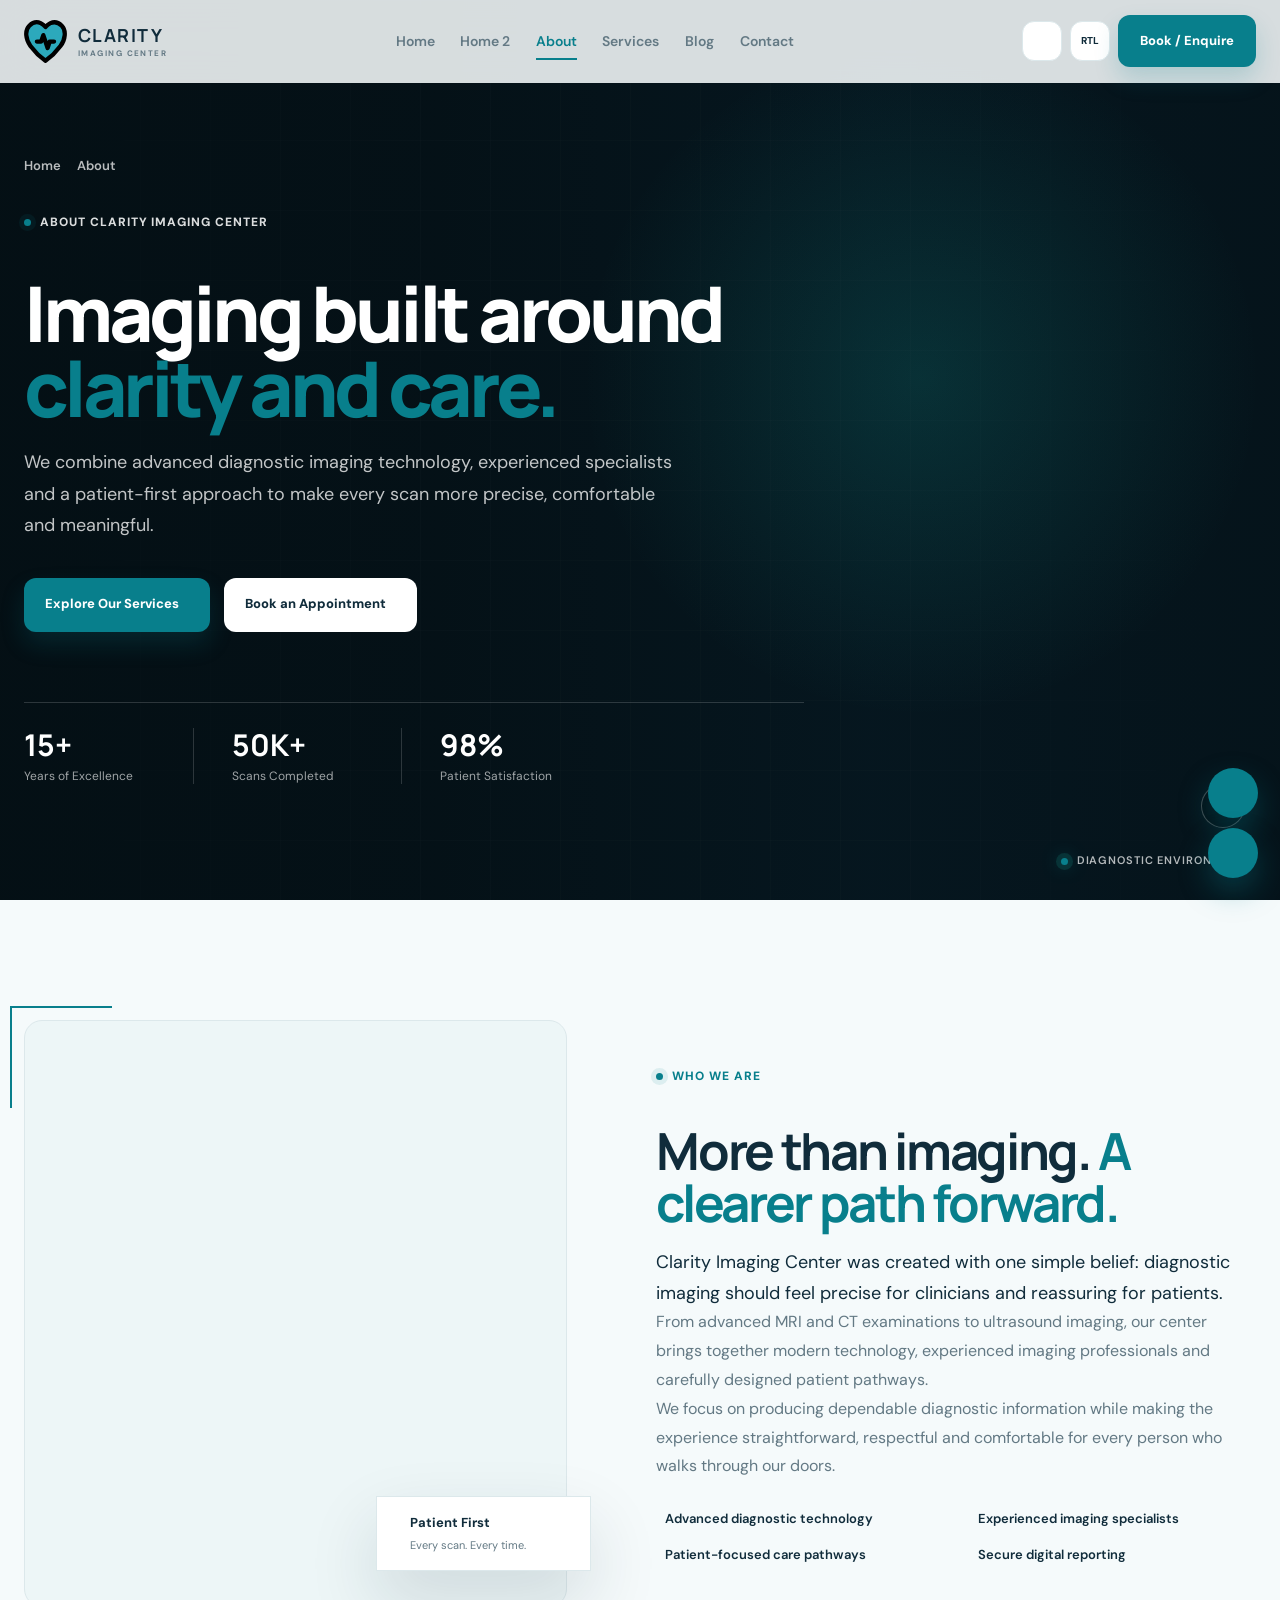
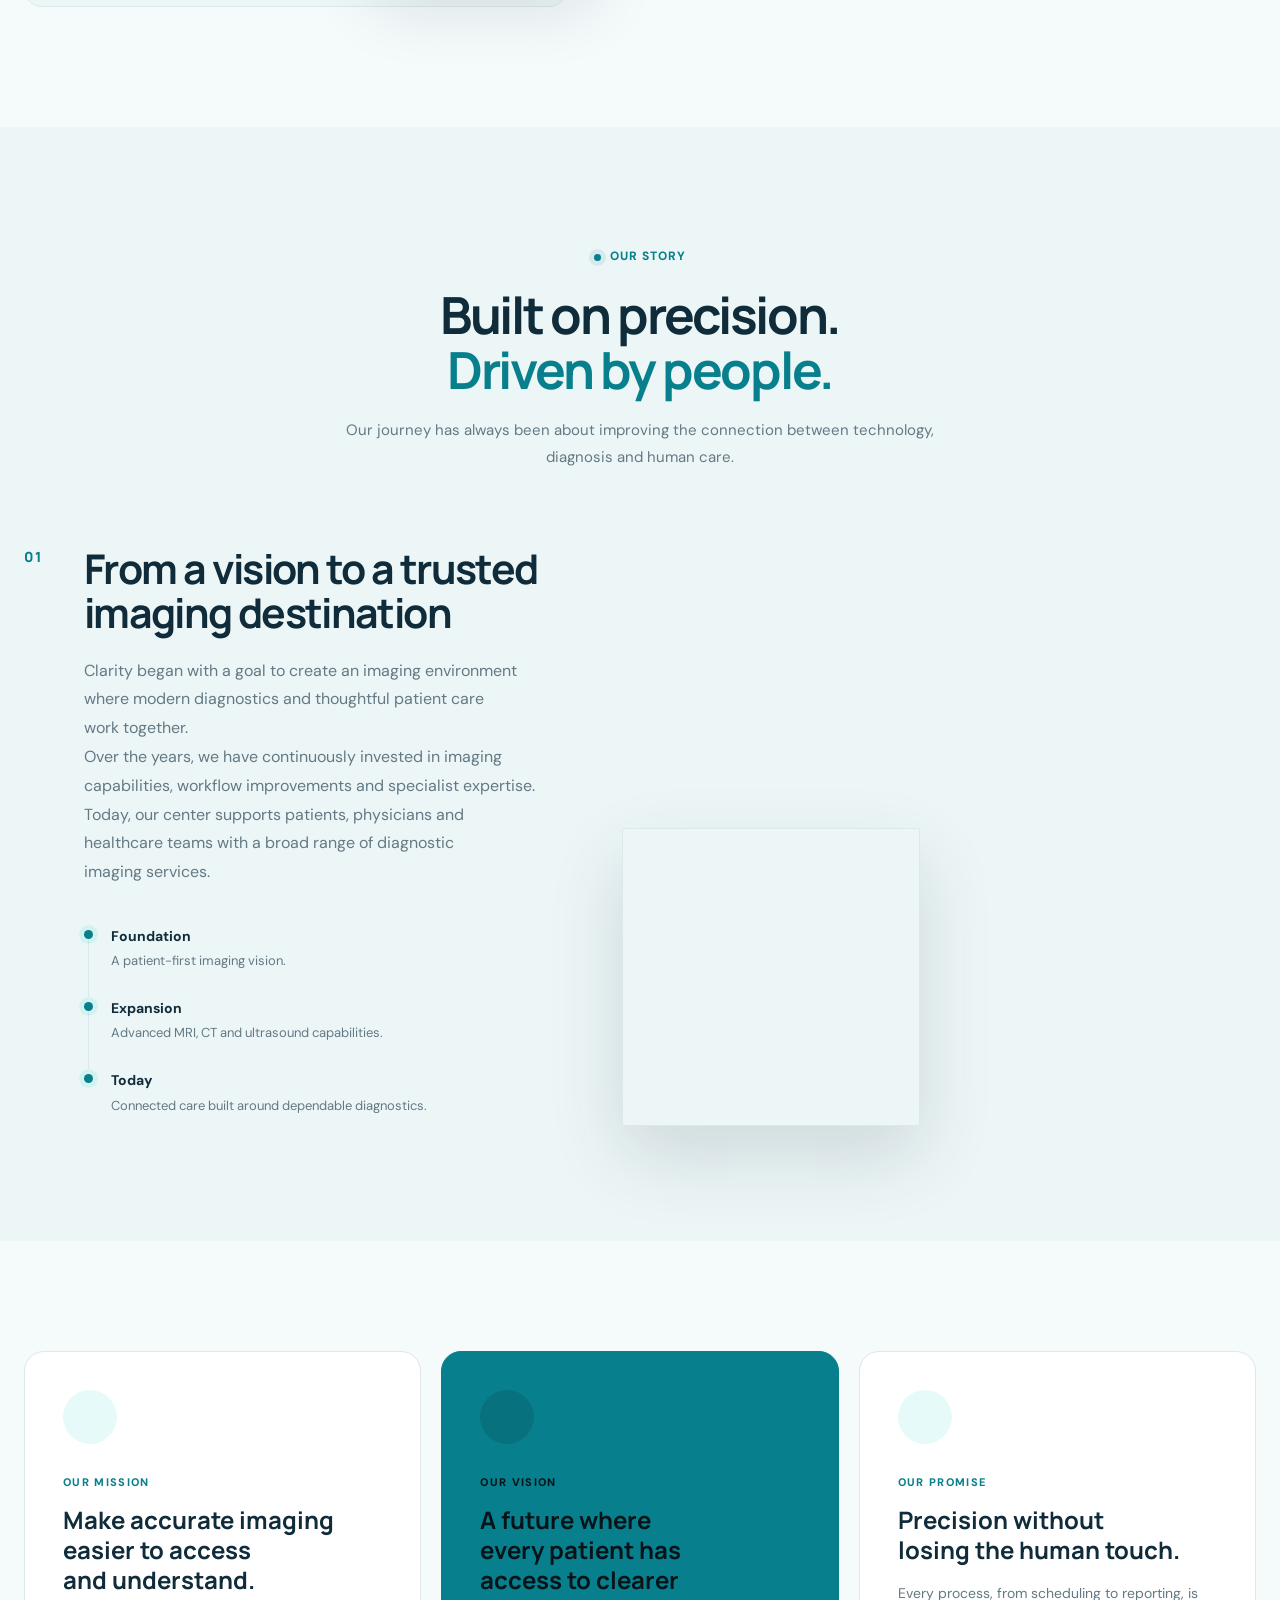
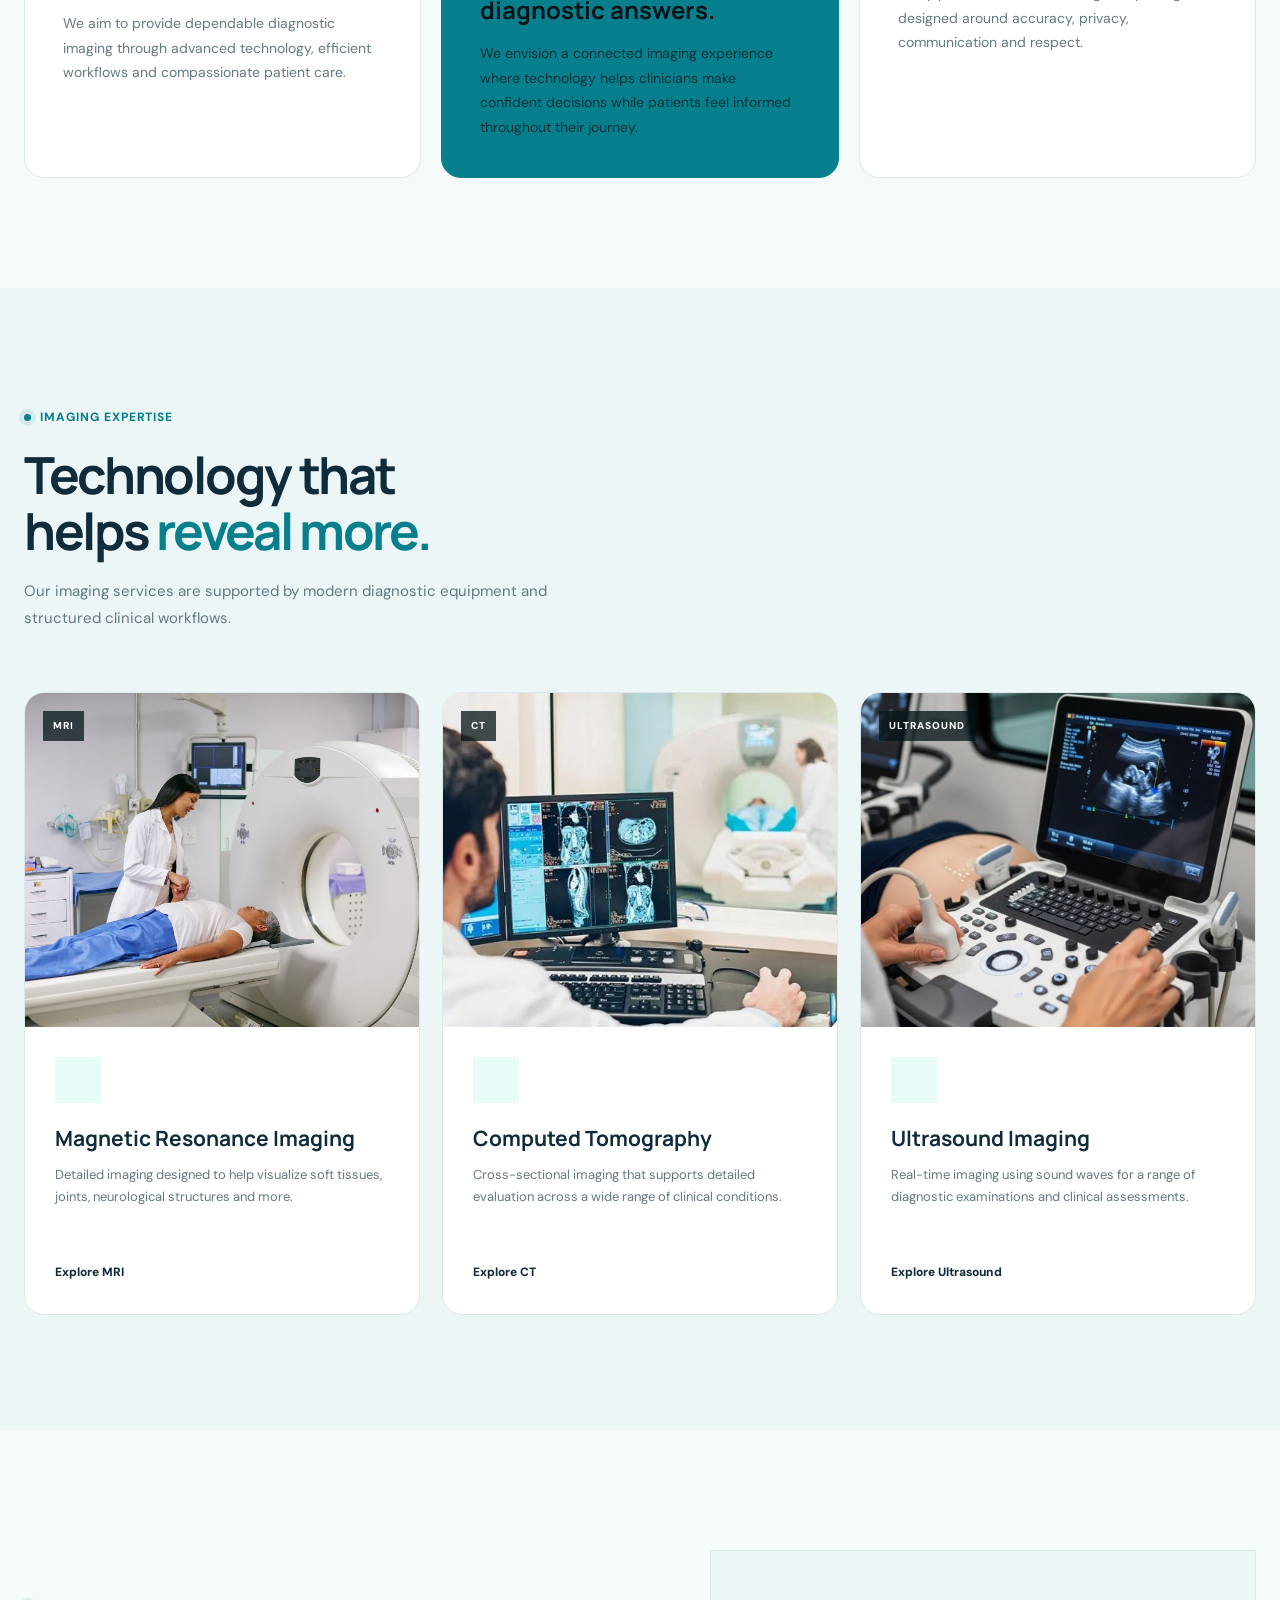
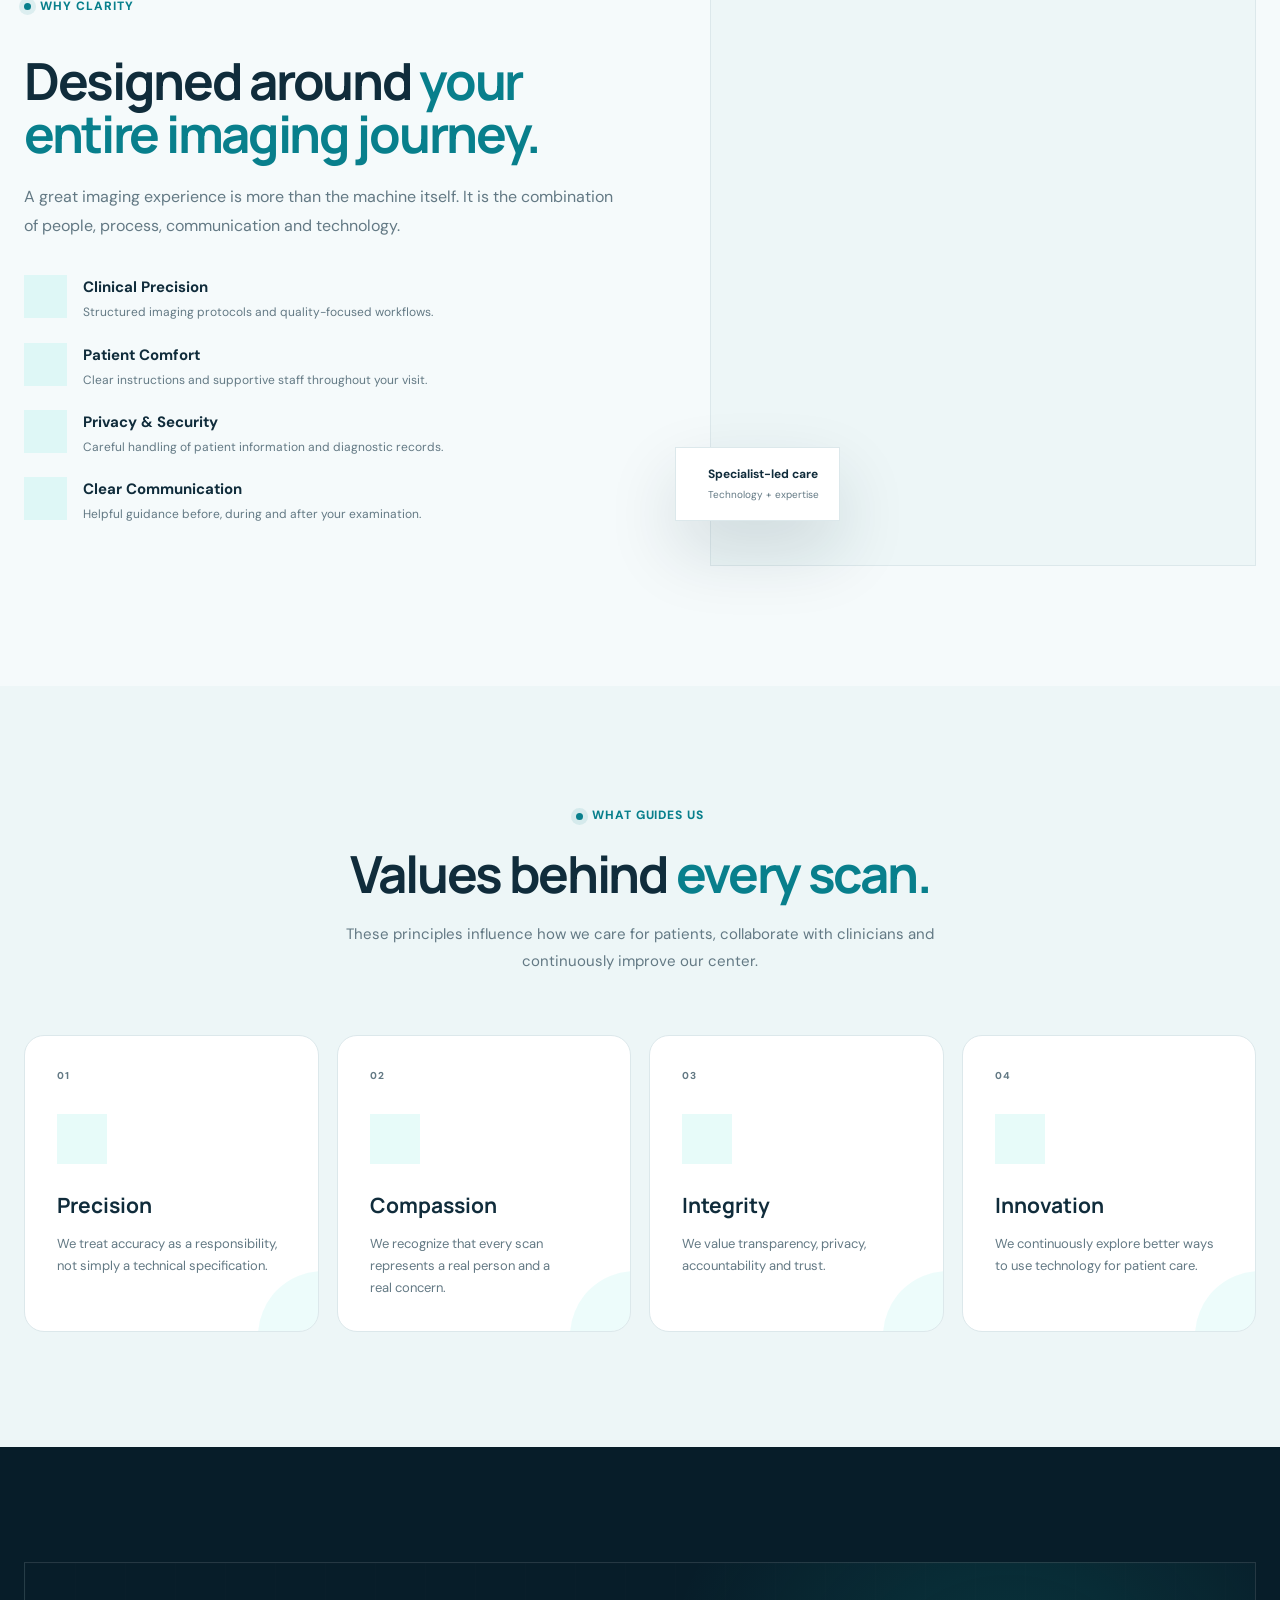
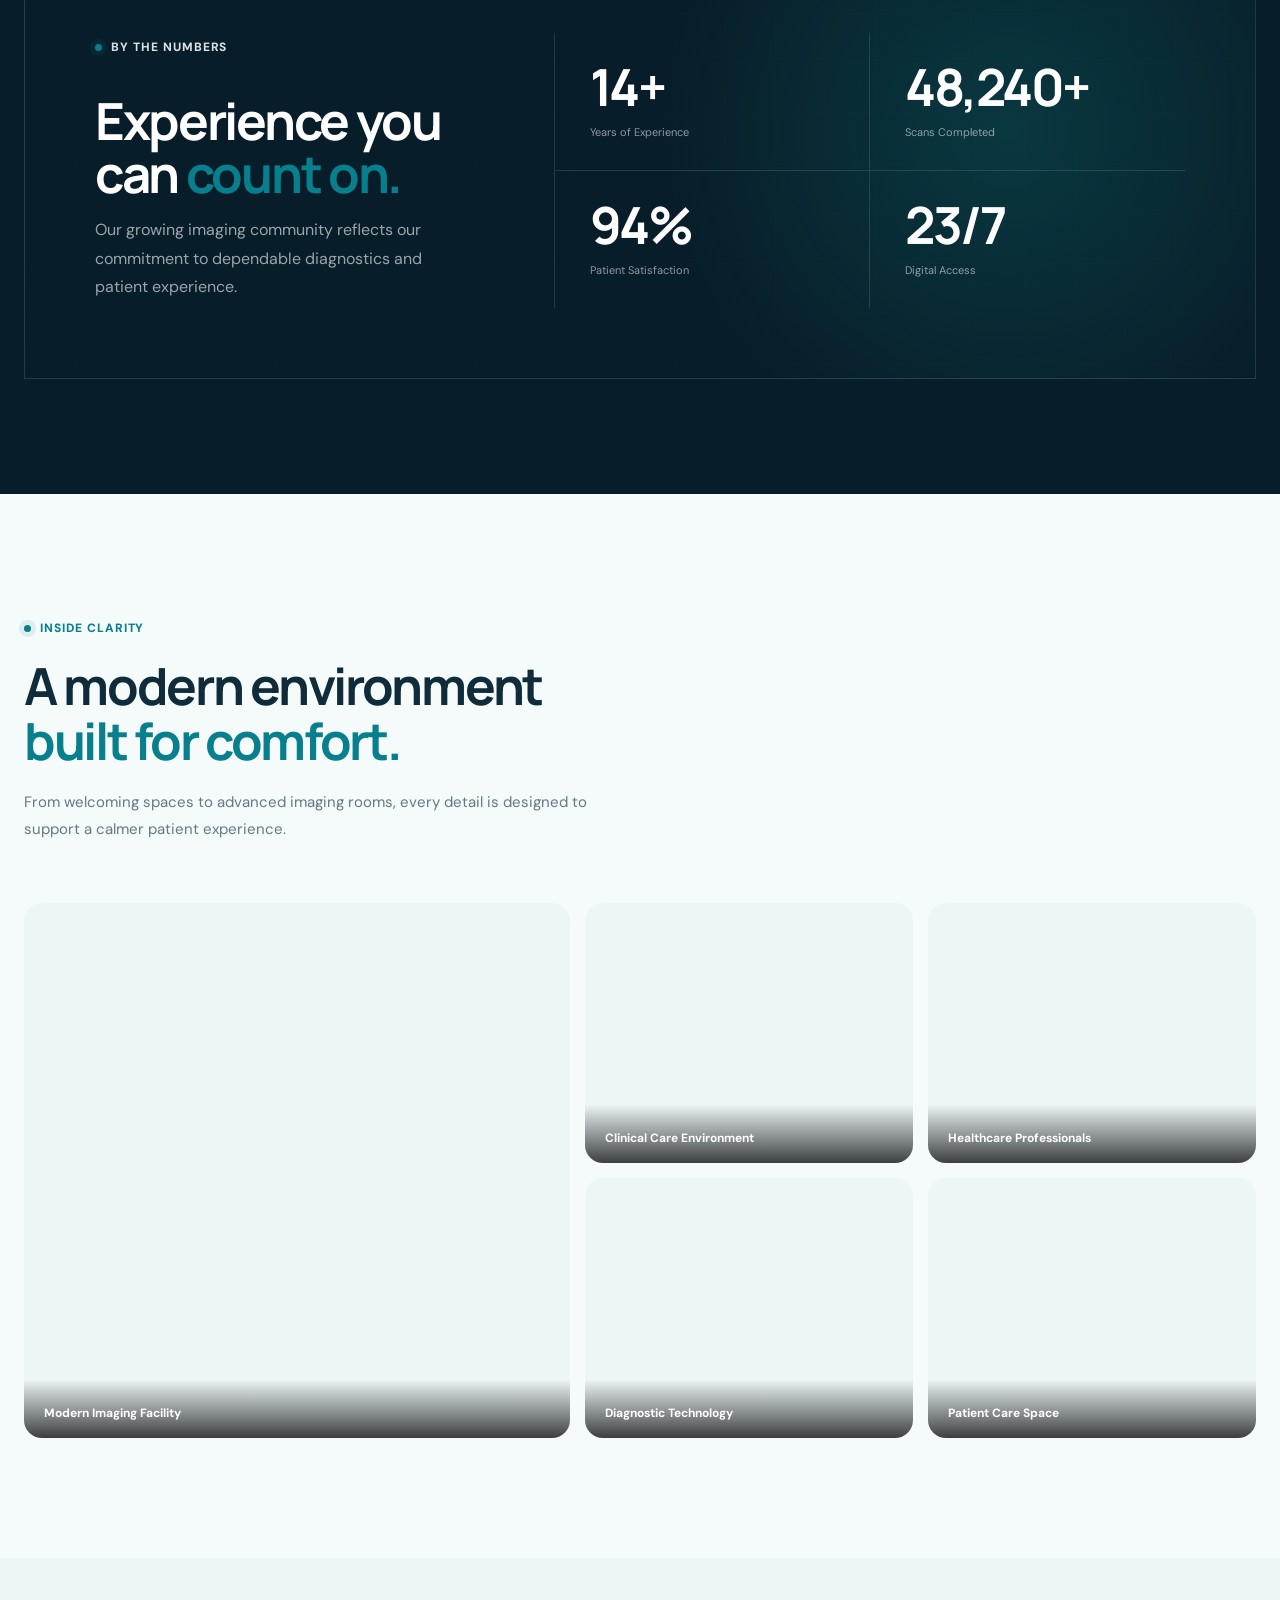
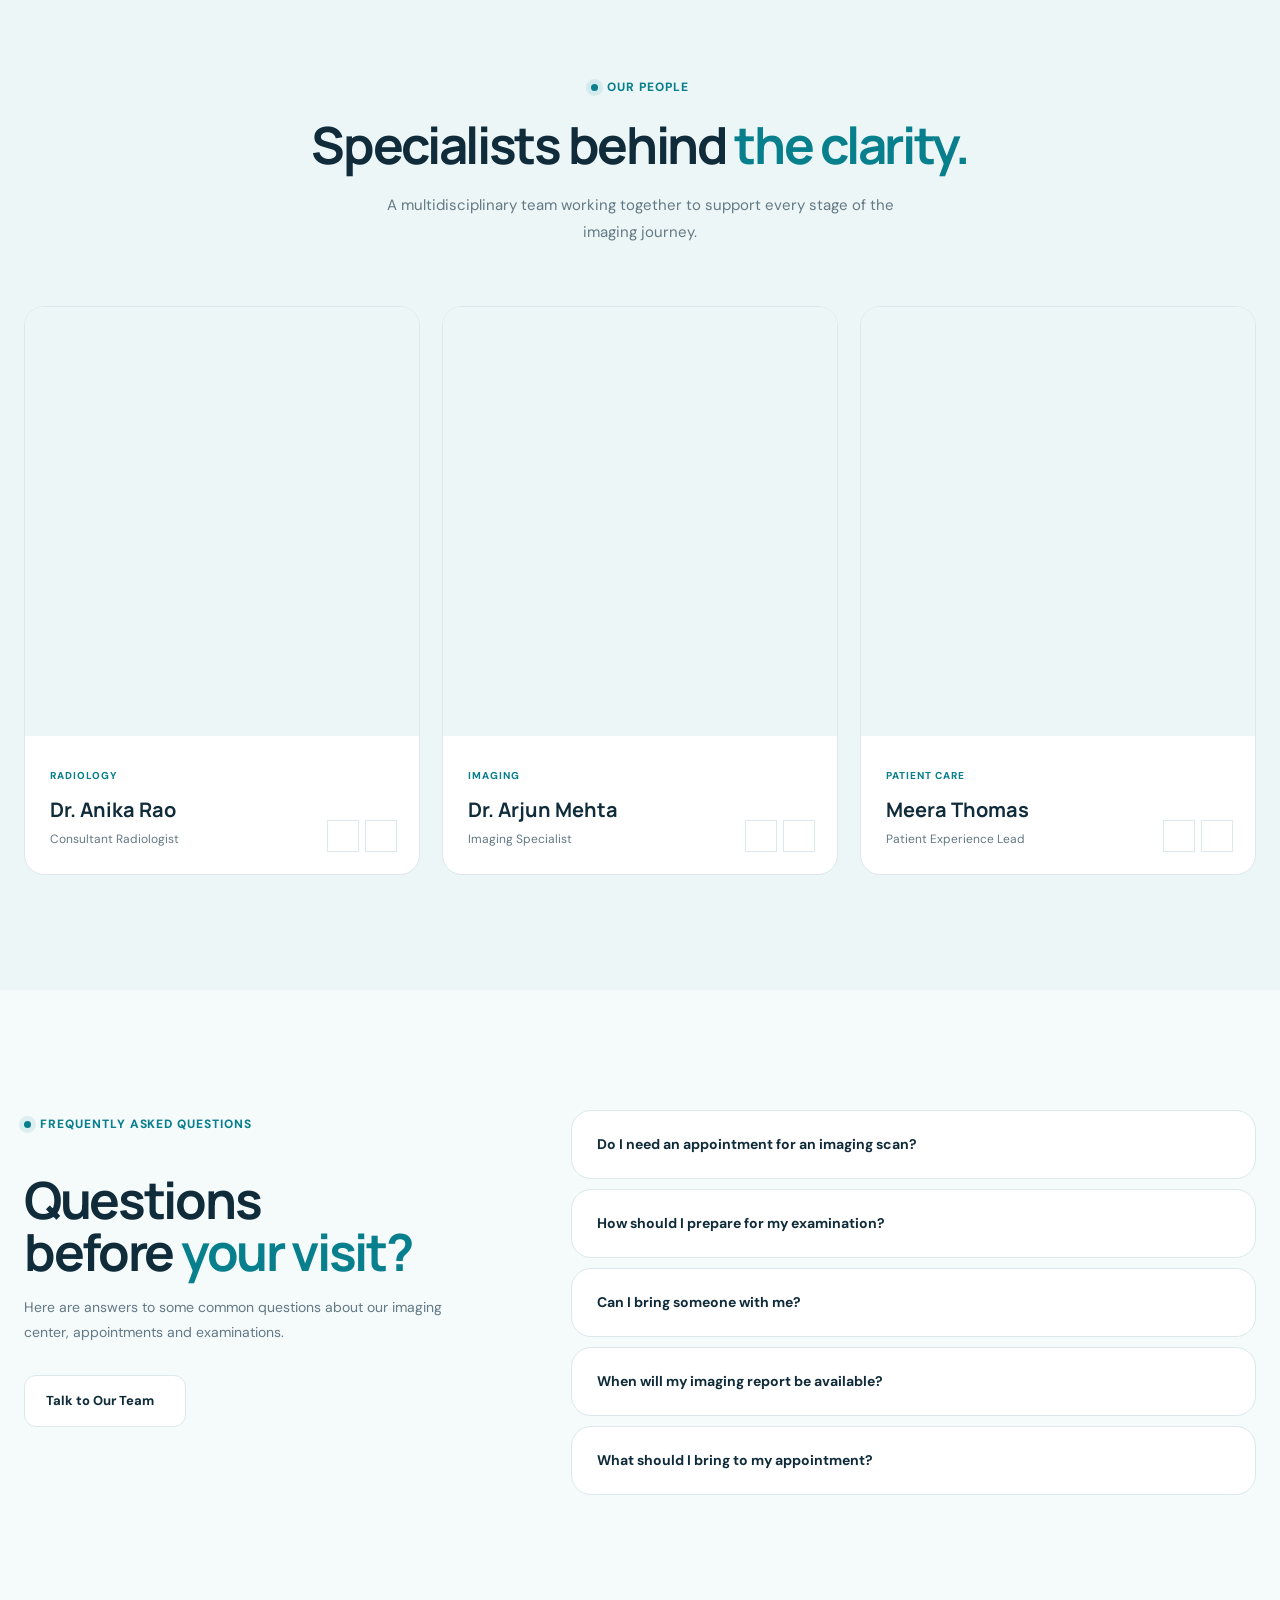
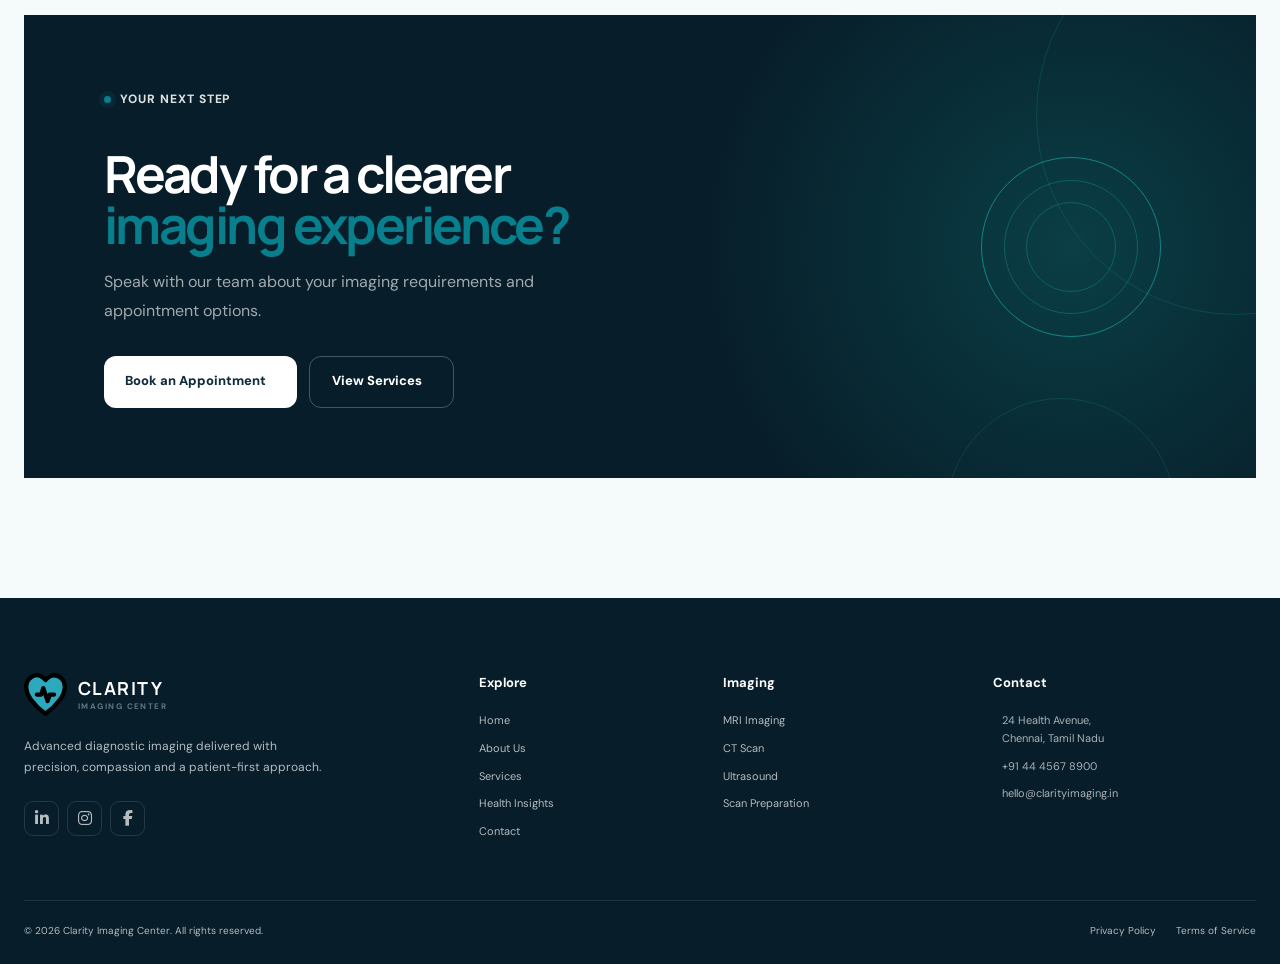
==== pages/about.html @ 269b11d4 "first commit" ====
<!DOCTYPE html>
<html lang="en" dir="ltr">
<head>
    <meta charset="UTF-8">
    <meta name="viewport" content="width=device-width, initial-scale=1.0">

    <title>About Us | Clarity Imaging Center</title>
    <link rel="icon" href="../assets/images/heartbeat-svgrepo-com.svg">

    <meta
        name="description"
        content="Learn about Clarity Imaging Center, our imaging specialists, advanced diagnostic technology, patient-first approach and commitment to accurate medical imaging."
    >

    <!-- Fonts -->
    <link rel="preconnect" href="https://fonts.googleapis.com">
    <link rel="preconnect" href="https://fonts.gstatic.com" crossorigin>
<link
    rel="stylesheet"
    href="https://cdnjs.cloudflare.com/ajax/libs/font-awesome/6.5.2/css/all.min.css"
>
    <link
        href="https://fonts.googleapis.com/css2?family=DM+Sans:wght@400;500;600;700&family=Manrope:wght@400;500;600;700;800&display=swap"
        rel="stylesheet"
    >

    <!-- Icons -->
    <script src="https://unpkg.com/lucide@latest"></script>

    <!-- Main global CSS -->
    <link rel="stylesheet" href="../assets/css/style.css">

    <!-- About page CSS -->
    <link rel="stylesheet" href="../assets/css/about.css">
</head>

<body class="about-page">

    <!-- Scroll Progress -->
    <div class="scroll-progress" id="scrollProgress"></div>

    <!-- Cursor Glow -->
    <div class="cursor-glow" id="cursorGlow"></div>

    <!-- Page Loader -->
    <div class="page-loader" id="pageLoader">
        <div class="loader-inner">
            <div class="loader-ring"></div>
            <span>CLARITY</span>
        </div>
    </div>


    <!-- =========================================================
         HEADER
    ========================================================== -->

   <header class="site-header" id="siteHeader">

    <div class="container header-inner">

        <!-- Logo -->
        <a href="../index.html" class="logo">

            <span class="logo-mark">
               <img src="../assets/images/heartbeat-svgrepo-com.svg">
            </span>

            <span class="logo-text">
                <strong>CLARITY</strong>
                <small>IMAGING CENTER</small>
            </span>

        </a>


        <!-- Desktop Navigation -->
        <nav class="desktop-nav">

            <a href="../index.html">Home</a>

            <a href="home2.html" >Home 2</a>

            <a href="about.html" class="active">About</a>

            <a href="services.html">Services</a>

            <a href="blog.html">Blog</a>

            <a href="contact.html">Contact</a>

        </nav>


        <!-- Header Actions -->
        <div class="header-actions">

            <!-- Theme -->
            <button
                class="icon-btn"
                id="themeToggle"
                type="button"
                aria-label="Toggle theme"
            >
                <i data-lucide="moon"></i>
            </button>


            <!-- RTL -->
            <button
                class="icon-btn rtl-btn"
                id="rtlToggle"
                type="button"
                aria-label="Switch direction"
            >
                <span>RTL</span>
            </button>


            <!-- Header CTA -->
            <a
                href="contact.html"
                class="btn btn-primary header-cta"
            >
                Book / Enquire
            </a>


            <!-- Mobile menu -->
            <button
                class="icon-btn menu-toggle"
                id="menuToggle"
                type="button"
                aria-label="Open menu"
            >
                <i data-lucide="menu"></i>
            </button>

        </div>

    </div>


    <!-- Mobile Navigation -->

    <div class="mobile-nav" id="mobileNav">

        <a href="../index.html">Home</a>

        <a href="home2.html">Home 2</a>

        <a href="about.html">About</a>

        <a href="services.html">Services</a>

        <a href="blog.html">Blog</a>

        <a href="contact.html">Contact</a>

        <a href="contact.html" class="mobile-appointment">
            Book / Enquire
            <i data-lucide="arrow-up-right"></i>
        </a>

    </div>

</header>


    <!-- =========================================================
         ABOUT HERO
    ========================================================== -->

    <main>

        <section class="about-hero">

            <!-- Background Video -->
            <video
                class="about-hero-video"
                id="aboutHeroVideo"
                autoplay
                muted
                loop
                playsinline
                preload="metadata"
                poster="../assets/images/about-hero.jpg"
            >
                <source
                    src="https://www.pexels.com/download/video/7089364/"
                    type="video/webm"
                >

                <source
                    src="../assets/video/about-hero.mp4"
                    type="video/mp4"
                >
            </video>


            <!-- Overlay -->
            <div class="about-hero-overlay"></div>

            <!-- Grid -->
            <div class="about-hero-grid"></div>


            <div class="container about-hero-container">

                <div class="about-hero-content about-reveal-left">

                    <div class="about-breadcrumb">
                        <a href="../index.html">Home</a>
                        <i data-lucide="chevron-right"></i>
                        <span>About</span>
                    </div>


                    <div class="eyebrow about-light-eyebrow">

                        <span class="eyebrow-dot"></span>

                        About Clarity Imaging Center

                    </div>


                    <h1>
                        Imaging built around
                        <span>clarity and care.</span>
                    </h1>


                    <p>
                        We combine advanced diagnostic imaging technology,
                        experienced specialists and a patient-first approach
                        to make every scan more precise, comfortable and
                        meaningful.
                    </p>


                    <div class="about-hero-actions">

                        <a
                            href="services.html"
                            class="btn btn-primary"
                        >
                            Explore Our Services
                            <i data-lucide="arrow-up-right"></i>
                        </a>


                        <a
                            href="contact.html"
                            class="btn btn-light"
                        >
                            Book an Appointment
                            <i data-lucide="calendar-days"></i>
                        </a>

                    </div>


                    <div class="about-hero-stats">

                        <div class="hero-stat">

                            <strong>15+</strong>

                            <span>Years of Excellence</span>

                        </div>


                        <div class="hero-stat">

                            <strong>50K+</strong>

                            <span>Scans Completed</span>

                        </div>


                        <div class="hero-stat">

                            <strong>98%</strong>

                            <span>Patient Satisfaction</span>

                        </div>

                    </div>

                </div>

            </div>


            <!-- Video status -->
            <div class="about-video-status">

                <span class="video-status-dot"></span>

                <span id="videoStatus">
                    Diagnostic environment
                </span>

            </div>


            <button
                class="about-video-toggle"
                id="aboutVideoToggle"
                type="button"
                aria-label="Pause background video"
            >
                <i data-lucide="pause"></i>
            </button>

        </section>



        <!-- =====================================================
             INTRO
        ====================================================== -->

        <section class="section about-intro-section">

            <div class="container">

                <div class="about-intro-grid">

                    <div class="about-intro-image about-reveal-left">

                        <div class="image-frame">

                            <img
                                src="https://images.unsplash.com/photo-1576091160399-112ba8d25d1d?auto=format&fit=crop&w=1200&q=85"
                                alt="Medical imaging professional"
                                loading="lazy"
                            >

                            <div class="image-badge">

                                <i data-lucide="shield-check"></i>

                                <div>
                                    <strong>Patient First</strong>
                                    <span>Every scan. Every time.</span>
                                </div>

                            </div>

                        </div>

                    </div>


                    <div class="about-intro-content about-reveal-right">

                        <div class="eyebrow">

                            <span class="eyebrow-dot"></span>

                            Who We Are

                        </div>


                        <h2>
                            More than imaging.
                            <span>A clearer path forward.</span>
                        </h2>


                        <p class="lead">
                            Clarity Imaging Center was created with one
                            simple belief: diagnostic imaging should feel
                            precise for clinicians and reassuring for
                            patients.
                        </p>


                        <p>
                            From advanced MRI and CT examinations to
                            ultrasound imaging, our center brings together
                            modern technology, experienced imaging
                            professionals and carefully designed patient
                            pathways.
                        </p>


                        <p>
                            We focus on producing dependable diagnostic
                            information while making the experience
                            straightforward, respectful and comfortable
                            for every person who walks through our doors.
                        </p>


                        <div class="about-check-list">

                            <div>
                                <i data-lucide="check-circle-2"></i>
                                <span>Advanced diagnostic technology</span>
                            </div>

                            <div>
                                <i data-lucide="check-circle-2"></i>
                                <span>Experienced imaging specialists</span>
                            </div>

                            <div>
                                <i data-lucide="check-circle-2"></i>
                                <span>Patient-focused care pathways</span>
                            </div>

                            <div>
                                <i data-lucide="check-circle-2"></i>
                                <span>Secure digital reporting</span>
                            </div>

                        </div>

                    </div>

                </div>

            </div>

        </section>



        <!-- =====================================================
             STORY
        ====================================================== -->

        <section class="section story-section">

            <div class="container">

                <div class="section-heading centered about-reveal">

                    <div class="eyebrow">

                        <span class="eyebrow-dot"></span>

                        Our Story

                    </div>

                    <h2>
                        Built on precision.
                        <span>Driven by people.</span>
                    </h2>

                    <p>
                        Our journey has always been about improving the
                        connection between technology, diagnosis and
                        human care.
                    </p>

                </div>


                <div class="story-grid">

                    <div class="story-content about-reveal-left">

                        <div class="story-number">
                            01
                        </div>

                        <h3>
                            From a vision to a trusted imaging destination
                        </h3>

                        <p>
                            Clarity began with a goal to create an imaging
                            environment where modern diagnostics and
                            thoughtful patient care work together.
                        </p>

                        <p>
                            Over the years, we have continuously invested
                            in imaging capabilities, workflow improvements
                            and specialist expertise.
                        </p>

                        <p>
                            Today, our center supports patients,
                            physicians and healthcare teams with a broad
                            range of diagnostic imaging services.
                        </p>


                        <div class="story-timeline">

                            <div class="timeline-item">

                                <span class="timeline-dot"></span>

                                <div>
                                    <strong>Foundation</strong>
                                    <p>
                                        A patient-first imaging vision.
                                    </p>
                                </div>

                            </div>


                            <div class="timeline-item">

                                <span class="timeline-dot"></span>

                                <div>
                                    <strong>Expansion</strong>
                                    <p>
                                        Advanced MRI, CT and ultrasound
                                        capabilities.
                                    </p>
                                </div>

                            </div>


                            <div class="timeline-item">

                                <span class="timeline-dot"></span>

                                <div>
                                    <strong>Today</strong>
                                    <p>
                                        Connected care built around
                                        dependable diagnostics.
                                    </p>
                                </div>

                            </div>

                        </div>

                    </div>


                    <div class="story-images about-reveal-right">

                        <div class="story-image-main">

                            <img
                                src="https://images.unsplash.com/photo-1584982751601-97dcc096659c?auto=format&fit=crop&w=1200&q=85"
                                alt="Modern healthcare facility"
                                loading="lazy"
                            >

                        </div>


                        <div class="story-image-small">

                            <img
                                src="https://images.unsplash.com/photo-1516841273335-e39b37888115?auto=format&fit=crop&w=700&q=85"
                                alt="Modern diagnostic facility"
                                loading="lazy"
                            >

                        </div>

                    </div>

                </div>

            </div>

        </section>



        <!-- =====================================================
             MISSION VISION
        ====================================================== -->

        <section class="section mission-section">

            <div class="container">

                <div class="mission-grid">

                    <article class="mission-card about-reveal-left">

                        <div class="mission-icon">
                            <i data-lucide="target"></i>
                        </div>

                        <span class="card-label">Our Mission</span>

                        <h3>
                            Make accurate imaging easier to access
                            and understand.
                        </h3>

                        <p>
                            We aim to provide dependable diagnostic
                            imaging through advanced technology,
                            efficient workflows and compassionate
                            patient care.
                        </p>

                    </article>


                    <article class="mission-card featured about-reveal">

                        <div class="mission-icon">
                            <i data-lucide="eye"></i>
                        </div>

                        <span class="card-label">Our Vision</span>

                        <h3>
                            A future where every patient has access
                            to clearer diagnostic answers.
                        </h3>

                        <p>
                            We envision a connected imaging experience
                            where technology helps clinicians make
                            confident decisions while patients feel
                            informed throughout their journey.
                        </p>

                    </article>


                    <article class="mission-card about-reveal-right">

                        <div class="mission-icon">
                            <i data-lucide="sparkles"></i>
                        </div>

                        <span class="card-label">Our Promise</span>

                        <h3>
                            Precision without losing the human touch.
                        </h3>

                        <p>
                            Every process, from scheduling to reporting,
                            is designed around accuracy, privacy,
                            communication and respect.
                        </p>

                    </article>

                </div>

            </div>

        </section>



        <!-- =====================================================
             IMAGING EXPERTISE
        ====================================================== -->

        <section class="section expertise-section">

            <div class="container">

                <div class="section-heading about-reveal">

                    <div class="eyebrow">

                        <span class="eyebrow-dot"></span>

                        Imaging Expertise

                    </div>

                    <h2>
                        Technology that helps
                        <span>reveal more.</span>
                    </h2>

                    <p>
                        Our imaging services are supported by modern
                        diagnostic equipment and structured clinical
                        workflows.
                    </p>

                </div>


                <div class="expertise-grid">

                    <article class="expertise-card about-reveal-left">

                        <div class="expertise-image">

                            <img
                                src="../assets/images/mag.jpg"
                                alt="MRI diagnostic imaging"
                                loading="lazy"
                            >

                            <span class="expertise-tag">MRI</span>

                        </div>

                        <div class="expertise-body">

                            <div class="expertise-icon">
                                <i data-lucide="scan"></i>
                            </div>

                            <h3>Magnetic Resonance Imaging</h3>

                            <p>
                                Detailed imaging designed to help visualize
                                soft tissues, joints, neurological structures
                                and more.
                            </p>

                            <a href="services.html">
                                Explore MRI
                                <i data-lucide="arrow-up-right"></i>
                            </a>

                        </div>

                    </article>


                    <article class="expertise-card about-reveal">

                        <div class="expertise-image">

                            <img
                                src="../assets/images/computed.jpg"
                                alt="CT diagnostic imaging"
                                loading="lazy"
                            >

                            <span class="expertise-tag">CT</span>

                        </div>

                        <div class="expertise-body">

                            <div class="expertise-icon">
                                <i data-lucide="layers-3"></i>
                            </div>

                            <h3>Computed Tomography</h3>

                            <p>
                                Cross-sectional imaging that supports
                                detailed evaluation across a wide range
                                of clinical conditions.
                            </p>

                            <a href="services.html">
                                Explore CT
                                <i data-lucide="arrow-up-right"></i>
                            </a>

                        </div>

                    </article>


                    <article class="expertise-card about-reveal-right">

                        <div class="expertise-image">

                            <img
                                src="../assets/images/Ultrasound.jpg"
                                alt="Ultrasound examination"
                                loading="lazy"
                            >

                            <span class="expertise-tag">ULTRASOUND</span>

                        </div>

                        <div class="expertise-body">

                            <div class="expertise-icon">
                                <i data-lucide="activity"></i>
                            </div>

                            <h3>Ultrasound Imaging</h3>

                            <p>
                                Real-time imaging using sound waves for
                                a range of diagnostic examinations and
                                clinical assessments.
                            </p>

                            <a href="services.html">
                                Explore Ultrasound
                                <i data-lucide="arrow-up-right"></i>
                            </a>

                        </div>

                    </article>

                </div>

            </div>

        </section>



        <!-- =====================================================
             WHY CLARITY
        ====================================================== -->

        <section class="section why-about-section">

            <div class="container">

                <div class="why-about-grid">

                    <div class="why-about-content about-reveal-left">

                        <div class="eyebrow">

                            <span class="eyebrow-dot"></span>

                            Why Clarity

                        </div>

                        <h2>
                            Designed around
                            <span>your entire imaging journey.</span>
                        </h2>

                        <p>
                            A great imaging experience is more than the
                            machine itself. It is the combination of
                            people, process, communication and technology.
                        </p>


                        <div class="why-feature-list">

                            <div class="why-feature">

                                <span class="why-feature-icon">
                                    <i data-lucide="badge-check"></i>
                                </span>

                                <div>
                                    <h3>Clinical Precision</h3>
                                    <p>
                                        Structured imaging protocols and
                                        quality-focused workflows.
                                    </p>
                                </div>

                            </div>


                            <div class="why-feature">

                                <span class="why-feature-icon">
                                    <i data-lucide="heart-handshake"></i>
                                </span>

                                <div>
                                    <h3>Patient Comfort</h3>
                                    <p>
                                        Clear instructions and supportive
                                        staff throughout your visit.
                                    </p>
                                </div>

                            </div>


                            <div class="why-feature">

                                <span class="why-feature-icon">
                                    <i data-lucide="lock-keyhole"></i>
                                </span>

                                <div>
                                    <h3>Privacy & Security</h3>
                                    <p>
                                        Careful handling of patient
                                        information and diagnostic records.
                                    </p>
                                </div>

                            </div>


                            <div class="why-feature">

                                <span class="why-feature-icon">
                                    <i data-lucide="messages-square"></i>
                                </span>

                                <div>
                                    <h3>Clear Communication</h3>
                                    <p>
                                        Helpful guidance before, during
                                        and after your examination.
                                    </p>
                                </div>

                            </div>

                        </div>

                    </div>


                    <div class="why-about-visual about-reveal-right">

                        <div class="why-main-image">

                            <img
                                src="https://images.unsplash.com/photo-1579154204601-01588f351e67?auto=format&fit=crop&w=1200&q=85"
                                alt="Healthcare professional using medical technology"
                                loading="lazy"
                            >

                        </div>


                        <div class="floating-info-card">

                            <i data-lucide="stethoscope"></i>

                            <div>
                                <strong>Specialist-led care</strong>
                                <span>Technology + expertise</span>
                            </div>

                        </div>

                    </div>

                </div>

            </div>

        </section>



        <!-- =====================================================
             VALUES
        ====================================================== -->

        <section class="section values-section">

            <div class="container">

                <div class="section-heading centered about-reveal">

                    <div class="eyebrow">

                        <span class="eyebrow-dot"></span>

                        What Guides Us

                    </div>

                    <h2>
                        Values behind
                        <span>every scan.</span>
                    </h2>

                    <p>
                        These principles influence how we care for
                        patients, collaborate with clinicians and
                        continuously improve our center.
                    </p>

                </div>


                <div class="values-grid">

                    <article class="value-card about-reveal-left">

                        <span class="value-number">01</span>

                        <div class="value-icon">
                            <i data-lucide="crosshair"></i>
                        </div>

                        <h3>Precision</h3>

                        <p>
                            We treat accuracy as a responsibility,
                            not simply a technical specification.
                        </p>

                    </article>


                    <article class="value-card about-reveal">

                        <span class="value-number">02</span>

                        <div class="value-icon">
                            <i data-lucide="heart"></i>
                        </div>

                        <h3>Compassion</h3>

                        <p>
                            We recognize that every scan represents
                            a real person and a real concern.
                        </p>

                    </article>


                    <article class="value-card about-reveal">

                        <span class="value-number">03</span>

                        <div class="value-icon">
                            <i data-lucide="shield"></i>
                        </div>

                        <h3>Integrity</h3>

                        <p>
                            We value transparency, privacy,
                            accountability and trust.
                        </p>

                    </article>


                    <article class="value-card about-reveal-right">

                        <span class="value-number">04</span>

                        <div class="value-icon">
                            <i data-lucide="cpu"></i>
                        </div>

                        <h3>Innovation</h3>

                        <p>
                            We continuously explore better ways
                            to use technology for patient care.
                        </p>

                    </article>

                </div>

            </div>

        </section>



        <!-- =====================================================
             STATS
        ====================================================== -->

        <section class="section about-stats-section">

            <div class="container">

                <div class="about-stats-panel">

                    <div class="about-stats-heading about-reveal-left">

                        <div class="eyebrow about-light-eyebrow">

                            <span class="eyebrow-dot"></span>

                            By The Numbers

                        </div>

                        <h2>
                            Experience you can
                            <span>count on.</span>
                        </h2>

                        <p>
                            Our growing imaging community reflects
                            our commitment to dependable diagnostics
                            and patient experience.
                        </p>

                    </div>


                    <div class="about-stat-grid">

                        <div class="about-stat-item about-reveal">

                            <strong
                                class="about-counter"
                                data-target="15"
                                data-suffix="+"
                            >
                                0
                            </strong>

                            <span>Years of Experience</span>

                        </div>


                        <div class="about-stat-item about-reveal">

                            <strong
                                class="about-counter"
                                data-target="50000"
                                data-suffix="+"
                            >
                                0
                            </strong>

                            <span>Scans Completed</span>

                        </div>


                        <div class="about-stat-item about-reveal">

                            <strong
                                class="about-counter"
                                data-target="98"
                                data-suffix="%"
                            >
                                0
                            </strong>

                            <span>Patient Satisfaction</span>

                        </div>


                        <div class="about-stat-item about-reveal">

                            <strong
                                class="about-counter"
                                data-target="24"
                                data-suffix="/7"
                            >
                                0
                            </strong>

                            <span>Digital Access</span>

                        </div>

                    </div>

                </div>

            </div>

        </section>



        <!-- =====================================================
             FACILITY GALLERY
        ====================================================== -->

        <section class="section gallery-section">

            <div class="container">

                <div class="section-heading about-reveal">

                    <div class="eyebrow">

                        <span class="eyebrow-dot"></span>

                        Inside Clarity

                    </div>

                    <h2>
                        A modern environment
                        <span>built for comfort.</span>
                    </h2>

                    <p>
                        From welcoming spaces to advanced imaging rooms,
                        every detail is designed to support a calmer
                        patient experience.
                    </p>

                </div>


                <div class="gallery-grid">

                    <button
                        class="gallery-item gallery-large about-reveal-left"
                        type="button"
                        data-image="https://images.unsplash.com/photo-1516841273335-e39b37888115?auto=format&fit=crop&w=1600&q=90"
                        data-title="Modern Imaging Facility"
                    >

                        <img
                            src="https://images.unsplash.com/photo-1516841273335-e39b37888115?auto=format&fit=crop&w=1600&q=85"
                            alt="Modern imaging center interior"
                            loading="lazy"
                        >

                        <span class="gallery-overlay">
                            <span>Modern Imaging Facility</span>
                            <i data-lucide="maximize-2"></i>
                        </span>

                    </button>


                    <button
                        class="gallery-item about-reveal"
                        type="button"
                        data-image="https://images.unsplash.com/photo-1586773860418-d37222d8fce3?auto=format&fit=crop&w=1200&q=85"
                        data-title="Clinical Care Environment"
                    >

                        <img
                            src="https://images.unsplash.com/photo-1586773860418-d37222d8fce3?auto=format&fit=crop&w=1200&q=85"
                            alt="Clinical care environment"
                            loading="lazy"
                        >

                        <span class="gallery-overlay">
                            <span>Clinical Care Environment</span>
                            <i data-lucide="maximize-2"></i>
                        </span>

                    </button>


                    <button
                        class="gallery-item about-reveal-right"
                        type="button"
                        data-image="https://images.unsplash.com/photo-1579684385127-1ef15d508118?auto=format&fit=crop&w=1200&q=90"
                        data-title="Healthcare Professionals"
                    >

                        <img
                            src="https://images.unsplash.com/photo-1579684385127-1ef15d508118?auto=format&fit=crop&w=1200&q=85"
                            alt="Healthcare professionals"
                            loading="lazy"
                        >

                        <span class="gallery-overlay">
                            <span>Healthcare Professionals</span>
                            <i data-lucide="maximize-2"></i>
                        </span>

                    </button>


                    <button
                        class="gallery-item about-reveal-left"
                        type="button"
                        data-image="https://images.unsplash.com/photo-1581595219315-a187dd40c322?auto=format&fit=crop&w=1200&q=90"
                        data-title="Diagnostic Technology"
                    >

                        <img
                            src="https://images.unsplash.com/photo-1581595219315-a187dd40c322?auto=format&fit=crop&w=1200&q=85"
                            alt="Diagnostic imaging technology"
                            loading="lazy"
                        >

                        <span class="gallery-overlay">
                            <span>Diagnostic Technology</span>
                            <i data-lucide="maximize-2"></i>
                        </span>

                    </button>


                    <button
                        class="gallery-item gallery-large about-reveal-right"
                        type="button"
                        data-image="https://images.unsplash.com/photo-1538108149393-fbbd81895907?auto=format&fit=crop&w=1600&q=90"
                        data-title="Patient Care Space"
                    >

                        <img
                            src="https://images.unsplash.com/photo-1538108149393-fbbd81895907?auto=format&fit=crop&w=1600&q=85"
                            alt="Patient care space"
                            loading="lazy"
                        >

                        <span class="gallery-overlay">
                            <span>Patient Care Space</span>
                            <i data-lucide="maximize-2"></i>
                        </span>

                    </button>

                </div>

            </div>

        </section>



        <!-- =====================================================
             TEAM
        ====================================================== -->

        <section class="section team-section">

            <div class="container">

                <div class="section-heading centered about-reveal">

                    <div class="eyebrow">

                        <span class="eyebrow-dot"></span>

                        Our People

                    </div>

                    <h2>
                        Specialists behind
                        <span>the clarity.</span>
                    </h2>

                    <p>
                        A multidisciplinary team working together
                        to support every stage of the imaging journey.
                    </p>

                </div>


                <div class="team-grid">

                    <article class="team-card about-reveal-left">

                        <div class="team-image">

                            <img
                                src="https://images.unsplash.com/photo-1559839734-2b71ea197ec2?auto=format&fit=crop&w=900&q=85"
                                alt="Radiologist"
                                loading="lazy"
                            >

                        </div>

                        <div class="team-info">

                            <span>Radiology</span>

                            <h3>Dr. Anika Rao</h3>

                            <p>
                                Consultant Radiologist
                            </p>

                            <div class="team-social">

                                <button type="button" aria-label="Professional profile">
                                    <i data-lucide="linkedin"></i>
                                </button>

                                <button type="button" aria-label="Contact">
                                    <i data-lucide="mail"></i>
                                </button>

                            </div>

                        </div>

                    </article>


                    <article class="team-card about-reveal">

                        <div class="team-image">

                            <img
                                src="https://images.unsplash.com/photo-1612349317150-e413f6a5b16d?auto=format&fit=crop&w=900&q=85"
                                alt="Medical specialist"
                                loading="lazy"
                            >

                        </div>

                        <div class="team-info">

                            <span>Imaging</span>

                            <h3>Dr. Arjun Mehta</h3>

                            <p>
                                Imaging Specialist
                            </p>

                            <div class="team-social">

                                <button type="button" aria-label="Professional profile">
                                    <i data-lucide="linkedin"></i>
                                </button>

                                <button type="button" aria-label="Contact">
                                    <i data-lucide="mail"></i>
                                </button>

                            </div>

                        </div>

                    </article>


                    <article class="team-card about-reveal-right">

                        <div class="team-image">

                            <img
                                src="https://images.unsplash.com/photo-1594824476967-48c8b964273f?auto=format&fit=crop&w=900&q=85"
                                alt="Healthcare professional"
                                loading="lazy"
                            >

                        </div>

                        <div class="team-info">

                            <span>Patient Care</span>

                            <h3>Meera Thomas</h3>

                            <p>
                                Patient Experience Lead
                            </p>

                            <div class="team-social">

                                <button type="button" aria-label="Professional profile">
                                    <i data-lucide="linkedin"></i>
                                </button>

                                <button type="button" aria-label="Contact">
                                    <i data-lucide="mail"></i>
                                </button>

                            </div>

                        </div>

                    </article>

                </div>

            </div>

        </section>



        <!-- =====================================================
             FAQ
        ====================================================== -->

        <section class="section faq-section about-faq-section">

            <div class="container faq-grid">

                <div class="faq-intro about-reveal-left">

                    <div class="eyebrow">

                        <span class="eyebrow-dot"></span>

                        Frequently Asked Questions

                    </div>

                    <h2>
                        Questions before
                        <span>your visit?</span>
                    </h2>

                    <p>
                        Here are answers to some common questions about
                        our imaging center, appointments and examinations.
                    </p>


                    <a
                        href="contact.html"
                        class="btn btn-secondary"
                    >
                        Talk to Our Team
                        <i data-lucide="message-circle"></i>
                    </a>

                </div>


                <div class="faq-list about-reveal-right">

                    <div class="faq-item">

                        <button
                            class="faq-question"
                            type="button"
                            aria-expanded="false"
                        >

                            <span>
                                Do I need an appointment for an imaging scan?
                            </span>

                            <i data-lucide="plus"></i>

                        </button>


                        <div class="faq-answer">

                            <div>
                                <p>
                                    Most examinations are scheduled in
                                    advance so we can prepare the appropriate
                                    imaging room, protocol and clinical
                                    requirements. Contact our team to check
                                    appointment availability.
                                </p>
                            </div>

                        </div>

                    </div>


                    <div class="faq-item">

                        <button
                            class="faq-question"
                            type="button"
                            aria-expanded="false"
                        >

                            <span>
                                How should I prepare for my examination?
                            </span>

                            <i data-lucide="plus"></i>

                        </button>


                        <div class="faq-answer">

                            <div>
                                <p>
                                    Preparation depends on the examination.
                                    Some scans may require fasting, specific
                                    clothing or other instructions. Our team
                                    will explain the preparation requirements
                                    when your appointment is scheduled.
                                </p>
                            </div>

                        </div>

                    </div>


                    <div class="faq-item">

                        <button
                            class="faq-question"
                            type="button"
                            aria-expanded="false"
                        >

                            <span>
                                Can I bring someone with me?
                            </span>

                            <i data-lucide="plus"></i>

                        </button>


                        <div class="faq-answer">

                            <div>
                                <p>
                                    In many cases a companion can accompany
                                    you during the registration and waiting
                                    process. Access to examination rooms may
                                    depend on safety and clinical requirements.
                                </p>
                            </div>

                        </div>

                    </div>


                    <div class="faq-item">

                        <button
                            class="faq-question"
                            type="button"
                            aria-expanded="false"
                        >

                            <span>
                                When will my imaging report be available?
                            </span>

                            <i data-lucide="plus"></i>

                        </button>


                        <div class="faq-answer">

                            <div>
                                <p>
                                    Reporting time varies according to the
                                    examination and clinical requirements.
                                    Our team will provide the expected
                                    reporting timeline for your appointment.
                                </p>
                            </div>

                        </div>

                    </div>


                    <div class="faq-item">

                        <button
                            class="faq-question"
                            type="button"
                            aria-expanded="false"
                        >

                            <span>
                                What should I bring to my appointment?
                            </span>

                            <i data-lucide="plus"></i>

                        </button>


                        <div class="faq-answer">

                            <div>
                                <p>
                                    Please bring your referral or prescription,
                                    previous relevant imaging reports or scans,
                                    identification and any other documents
                                    requested during scheduling.
                                </p>
                            </div>

                        </div>

                    </div>

                </div>

            </div>

        </section>



        <!-- =====================================================
             CTA
        ====================================================== -->

        <section class="section about-cta-section">

            <div class="container">

                <div class="about-cta about-reveal">

                    <div class="cta-decoration cta-decoration-one"></div>
                    <div class="cta-decoration cta-decoration-two"></div>

                    <div class="about-cta-content">

                        <div class="eyebrow about-light-eyebrow">

                            <span class="eyebrow-dot"></span>

                            Your Next Step

                        </div>

                        <h2>
                            Ready for a clearer
                            <span>imaging experience?</span>
                        </h2>

                        <p>
                            Speak with our team about your imaging
                            requirements and appointment options.
                        </p>


                        <div class="about-cta-actions">

                            <a
                                href="contact.html"
                                class="btn btn-light"
                            >
                                Book an Appointment
                                <i data-lucide="calendar-days"></i>
                            </a>

                            <a
                                href="services.html"
                                class="btn btn-outline-light"
                            >
                                View Services
                                <i data-lucide="arrow-right"></i>
                            </a>

                        </div>

                    </div>


                    <div class="about-cta-icon">

                        <div class="cta-scan-ring"></div>

                        <i data-lucide="scan-line"></i>

                    </div>

                </div>

            </div>

        </section>

    </main>



    <!-- =========================================================
         FOOTER
    ========================================================== -->

    <footer class="site-footer">

    <div class="container">

        <div class="footer-main">

            <!-- Brand -->

            <div class="footer-brand">

                <a href="../index.html" class="logo footer-logo">

                    <span class="logo-mark">
                        <img
                    src="../assets/images/heartbeat-svgrepo-com.svg"
                    alt="Clarity Imaging Center"
                >
                    </span>

                    <span class="logo-text">
                        <strong>CLARITY</strong>
                        <small>IMAGING CENTER</small>
                    </span>

                </a>

                <p>
                    Advanced diagnostic imaging delivered with
                    precision, compassion and a patient-first approach.
                </p>


              <div class="social-links">

                    <a href="#" aria-label="LinkedIn">
                        <i class="fa-brands fa-linkedin-in"></i>
                    </a>

                    <a href="#" aria-label="Instagram">
                       <i class="fa-brands fa-instagram"></i>
                    </a>

                    <a href="#" aria-label="Facebook">
                       <i class="fa-brands fa-facebook-f"></i>
                    </a>

                </div>

            </div>


            <!-- Quick links -->

            <div class="footer-column">

                <h3>Explore</h3>

                <a href="../index.html">Home</a>
                <a href="about.html">About Us</a>
                <a href="services.html">Services</a>
                <a href="blog.html">Health Insights</a>
                <a href="contact.html">Contact</a>

            </div>


            <!-- Services -->

            <div class="footer-column">

                <h3>Imaging</h3>

                <a href="mri.html">MRI Imaging</a>
                <a href="ct-scan.html">CT Scan</a>
                <a href="ultrasound.html">Ultrasound</a>
                <a href="prepare-scan.html">Scan Preparation</a>

            </div>


            <!-- Contact -->

            <div class="footer-column footer-contact">

                <h3>Contact</h3>

                <a href="#">

                    <i data-lucide="map-pin"></i>

                    <span>
                        24 Health Avenue,<br>
                        Chennai, Tamil Nadu
                    </span>

                </a>

                <a href="tel:+914445678900">

                    <i data-lucide="phone"></i>

                    <span>+91 44 4567 8900</span>

                </a>

                <a href="mailto:hello@clarityimaging.in">

                    <i data-lucide="mail"></i>

                    <span>hello@clarityimaging.in</span>

                </a>

            </div>

        </div>


        <div class="footer-bottom">

            <p>
                © 2026 Clarity Imaging Center. All rights reserved.
            </p>

            <div>

                <a href="#">Privacy Policy</a>

                <a href="#">Terms of Service</a>

            </div>

        </div>

    </div>

</footer>



    <!-- =========================================================
         FLOATING ACTIONS
    ========================================================== -->

    <div class="fab-stack">

        <a
            href="tel:+914445678900"
            class="fab"
            aria-label="Call Clarity Imaging Center"
        >
            <i data-lucide="phone"></i>
        </a>


        <button
            class="fab"
            id="backToTop"
            type="button"
            aria-label="Back to top"
        >
            <i data-lucide="arrow-up"></i>
        </button>

    </div>



    <!-- =========================================================
         GALLERY LIGHTBOX
    ========================================================== -->

    <div
        class="about-lightbox"
        id="aboutLightbox"
        aria-hidden="true"
    >

        <button
            class="lightbox-close"
            id="lightboxClose"
            type="button"
            aria-label="Close image"
        >
            <i data-lucide="x"></i>
        </button>


        <div class="lightbox-content">

            <img
                id="lightboxImage"
                src=""
                alt=""
            >

            <div
                class="lightbox-caption"
                id="lightboxCaption"
            ></div>

        </div>

    </div>



<!-- =========================================================
     LOGIN MODAL
========================================================= -->

<div class="modal-overlay" id="loginModal">

    <div class="auth-modal">

        <button class="modal-close" type="button">

            <i data-lucide="x"></i>

        </button>


        <div class="auth-icon">
            <i data-lucide="lock-keyhole"></i>
        </div>

        <span class="auth-label">Patient Portal</span>

        <h2>Welcome back</h2>

        <p>
            Login to manage your appointments and patient information.
        </p>


        <form class="auth-form">

            <label>
                Email Address

                <input
                    type="email"
                    placeholder="you@example.com"
                    required
                >
            </label>


            <label>
                Password

                <input
                    type="password"
                    placeholder="Enter your password"
                    required
                >
            </label>


            <button type="submit" class="btn btn-primary full-btn">

                Login

                <i data-lucide="arrow-right"></i>

            </button>

        </form>


        <p class="auth-switch">
            Don't have an account?
            <button type="button" data-modal="signupModal">
                Create one
            </button>
        </p>

    </div>

</div>


<!-- =========================================================
     SIGN UP MODAL
========================================================= -->

<div class="modal-overlay" id="signupModal">

    <div class="auth-modal">

        <button class="modal-close" type="button">

            <i data-lucide="x"></i>

        </button>


        <div class="auth-icon">
            <i data-lucide="user-plus"></i>
        </div>

        <span class="auth-label">Patient Portal</span>

        <h2>Create your account</h2>

        <p>
            Create a patient account for easier appointment management.
        </p>


        <form class="auth-form">

            <label>
                Full Name

                <input
                    type="text"
                    placeholder="Your full name"
                    required
                >
            </label>


            <label>
                Email Address

                <input
                    type="email"
                    placeholder="you@example.com"
                    required
                >
            </label>


            <label>
                Password

                <input
                    type="password"
                    placeholder="Create a password"
                    required
                >
            </label>


            <button type="submit" class="btn btn-primary full-btn">

                Create Account

                <i data-lucide="arrow-right"></i>

            </button>

        </form>


        <p class="auth-switch">
            Already have an account?

            <button type="button" data-modal="loginModal">
                Login
            </button>

        </p>

    </div>

</div>


    <!-- Global JS -->
    <script src="../assets/js/main.js"></script>

    <!-- About JS -->
    <script src="../assets/js/about.js"></script>

</body>
</html>
---- assets/css/style.css ----
/* =========================================================
   CLARITY IMAGING CENTER
   GLOBAL STYLES
========================================================= */

:root {
  color-scheme: light;
  --primary: #087f8c;
  --primary-dark: #05616b;
  --primary-light: #dff5f5;

  --navy: #102c3b;
  --navy-deep: #071d29;

  --bg: #f5fafb;
  --surface: #ffffff;
  --surface-soft: #edf6f7;

  --text: #102c3b;
  --text-light: #637984;
  --border: #dce8eb;

  --white: #ffffff;

  --shadow-sm: 0 8px 25px rgba(16, 44, 59, 0.06);
  --shadow-md: 0 18px 45px rgba(16, 44, 59, 0.1);
  --shadow-lg: 0 30px 70px rgba(16, 44, 59, 0.14);

  --radius-sm: 10px;
  --radius-md: 18px;
  --radius-lg: 28px;
  --radius-xl: 38px;

  /* Global consistent corner radius tokens */
  --radius-btn: 12px;
  --radius-icon: 12px;
  --radius-card: 20px;
  --radius-image: 18px;
  --radius-container: 28px;

  --transition: 0.35s ease;

  --container: 1240px;
}

/* =========================================================
   DARK THEME
========================================================= */

body.dark-theme {
  color-scheme: dark;
  --bg: #081a23;
  --surface: #102833;
  --surface-soft: #122f3a;

  --text: #f0f8f9;
  --text-light: #a6bbc2;

  --border: #23414c;

  --primary-light: #123d43;

  --shadow-sm: 0 8px 25px rgba(0, 0, 0, 0.2);
  --shadow-md: 0 18px 45px rgba(0, 0, 0, 0.25);
  --shadow-lg: 0 30px 70px rgba(0, 0, 0, 0.35);
}

/* =========================================================
   RESET
========================================================= */

* {
  margin: 0;
  padding: 0;
  box-sizing: border-box;
}

html {
  scroll-behavior: smooth;
}

html {
  scroll-behavior: smooth;
  overflow-x: hidden !important;
  max-width: 100vw;
}

body {
  font-family: "DM Sans", sans-serif;

  background: var(--bg);

  color: var(--text);

  line-height: 1.6;

  overflow-x: hidden !important;
  max-width: 100vw;
  width: 100%;
  position: relative;

  transition:
    background 0.35s ease,
    color 0.35s ease;
}

img {
  display: block;
  width: 100%;
}

a {
  text-decoration: none;
  color: inherit;
}

button,
input,
textarea {
  font: inherit;
}

button {
  cursor: pointer;
}

/* Date input calendar picker visibility and styling */
input[type="date"] {
  color-scheme: light;
}

body.dark-theme input[type="date"] {
  color-scheme: dark;
}

input[type="date"]::-webkit-calendar-picker-indicator {
  cursor: pointer;
  border-radius: 4px;
  padding: 3px;
  margin-inline-end: 2px;
  opacity: 0.85;
  transition: opacity var(--transition);
}

input[type="date"]::-webkit-calendar-picker-indicator:hover {
  opacity: 1;
}

ul {
  list-style: none;
}

/* =========================================================
   CONTAINER
========================================================= */

.container {
  width: min(calc(100% - 48px), var(--container));

  margin-inline: auto;
}

/* =========================================================
   PAGE LOADER
========================================================= */

.page-loader {
  position: fixed;

  inset: 0;

  z-index: 9999;

  display: flex;

  flex-direction: column;

  align-items: center;

  justify-content: center;

  gap: 18px;

  background: var(--bg);

  color: var(--text);

  transition:
    opacity 0.5s ease,
    visibility 0.5s ease;
}

.page-loader.hidden {
  opacity: 0;

  visibility: hidden;

  pointer-events: none;
}

.loader-ring {
  width: 44px;
  height: 44px;

  border: 3px solid var(--border);

  border-top-color: var(--primary);

  border-radius: 50%;

  animation: spin 0.8s linear infinite;
}

@keyframes spin {
  to {
    transform: rotate(360deg);
  }
}

/* =========================================================
   HEADER
========================================================= */

.site-header {
  position: fixed;

  top: 0;
  left: 0;

  width: 100%;

  z-index: 1000;

  background: rgba(245, 250, 251, 0.88);

  backdrop-filter: blur(18px);

  border-bottom: 1px solid transparent;

  transition:
    background 0.35s ease,
    box-shadow 0.35s ease,
    border-color 0.35s ease;
}

body.dark-theme .site-header {
  background: rgba(8, 26, 35, 0.9);
}

.site-header.scrolled {
  border-color: var(--border);

  box-shadow: var(--shadow-sm);
}

.header-inner {
  min-height: 82px;

  display: flex;

  align-items: center;

  justify-content: space-between;

  gap: 30px;
}

/* =========================================================
   LOGO
========================================================= */

.logo {
  display: inline-flex;

  align-items: center;

  gap: 11px;

  flex-shrink: 0;
}

.logo-mark {
  width: 43px;
  height: 43px;

  display: grid;

  place-items: center;

  /* background: var(--primary); */

  color: var(--white);

  /* border-radius: 13px; */

  /* box-shadow: 0 8px 22px rgba(8, 127, 140, 0.22); */
}

.logo-mark svg {
  width: 23px;
  height: 23px;
}

.logo-text {
  display: flex;

  flex-direction: column;

  line-height: 1;
}

.logo-text strong {
  font-family: "Manrope", sans-serif;

  font-size: 18px;

  letter-spacing: 0.08em;
}

.logo-text small {
  margin-top: 5px;

  color: var(--text-light);

  font-size: 8px;

  letter-spacing: 0.18em;

  font-weight: 700;
}

/* =========================================================
   DESKTOP NAV
========================================================= */

.desktop-nav {
  display: flex;

  align-items: center;

  gap: 30px;
}

.desktop-nav a {
  position: relative;

  color: var(--text-light);

  font-size: 14px;

  font-weight: 600;

  transition: color var(--transition);
}

.desktop-nav a::after {
  content: "";

  position: absolute;

  left: 0;
  right: 0;

  bottom: -8px;

  height: 2px;

  background: var(--primary);

  transform: scaleX(0);

  transform-origin: center;

  transition: transform var(--transition);
}

.desktop-nav a:hover,
.desktop-nav a.active {
  color: var(--primary);
}

.desktop-nav a:hover::after,
.desktop-nav a.active::after {
  transform: scaleX(1);
}

/* =========================================================
   HEADER ACTIONS
========================================================= */

.header-actions {
  display: flex;

  align-items: center;

  gap: 8px;
}

.icon-btn,
.profile-btn,
.menu-toggle {
  width: 40px;
  height: 40px;

  display: grid;

  place-items: center;

  border: 1px solid var(--border);

  background: var(--surface);

  color: var(--text);

  border-radius: var(--radius-icon, 12px);

  transition: all var(--transition);
}

.header-cta {
  min-height: 40px;
  height: 40px;
  padding: 0 16px;
  font-size: 13px;
  font-weight: 700;
  display: inline-flex;
  align-items: center;
  justify-content: center;
  white-space: nowrap;
  border-radius: var(--radius-btn, 12px);
  text-decoration: none;
  background: var(--primary);
  color: var(--white);
  border: 1px solid transparent;
  box-shadow: 0 8px 18px rgba(8, 127, 140, 0.2);
  transition: background-color var(--transition), color var(--transition), border-color var(--transition), box-shadow var(--transition);
}

.header-cta:hover {
  background: var(--primary-dark);
  color: var(--white);
  box-shadow: 0 10px 22px rgba(8, 127, 140, 0.28);
  transform: none !important;
}

.icon-btn:hover,
.profile-btn:hover {
  color: var(--primary);

  border-color: var(--primary);

  transform: translateY(-2px);
}

.menu-toggle:hover,
.menu-toggle:active {
  color: var(--primary);

  border-color: var(--primary);

  transform: none !important;
}

.icon-btn svg,
.profile-btn svg,
.menu-toggle svg {
  width: 18px;
  height: 18px;
  display: block;
  margin: auto;
}

.rtl-btn span {
  font-size: 10px;

  font-weight: 800;

  letter-spacing: 0.03em;
}

.menu-toggle {
  display: none;
  cursor: pointer;
  padding: 0;
  align-items: center;
  justify-content: center;
  flex-shrink: 0;
}

/* =========================================================
   MOBILE NAV
========================================================= */

.mobile-nav {
  display: none;

  padding: 15px 24px 25px;

  border-top: 1px solid var(--border);

  background: var(--surface);
}

.mobile-nav.open {
  display: flex;

  flex-direction: column;

  gap: 5px;

  animation: mobileNavIn 0.3s ease;
}

@keyframes mobileNavIn {
  from {
    opacity: 0;
    transform: translateY(-10px);
  }

  to {
    opacity: 1;
    transform: translateY(0);
  }
}

.mobile-nav a {
  padding: 13px 10px;

  color: var(--text-light);

  font-size: 15px;

  font-weight: 600;

  border-radius: 10px;
}

.mobile-nav a:hover {
  color: var(--primary);

  background: var(--primary-light);
}

.mobile-appointment,
.mobile-nav .header-cta,
.mobile-nav .mobile-cta {
  display: flex !important;

  align-items: center;

  justify-content: space-between;

  margin-top: 10px;

  padding: 14px 18px !important;

  color: var(--white) !important;

  background: var(--primary) !important;

  border-radius: var(--radius-btn, 12px) !important;

  font-size: 14.5px;

  font-weight: 700;

  letter-spacing: 0.02em;

  text-decoration: none;

  box-shadow: 0 8px 18px rgba(8, 127, 140, 0.22);

  transition:
    background-color var(--transition),
    box-shadow var(--transition);
}

.mobile-appointment:hover,
.mobile-nav .header-cta:hover,
.mobile-nav .mobile-cta:hover {
  background: var(--primary-dark) !important;

  color: var(--white) !important;

  box-shadow: 0 10px 22px rgba(8, 127, 140, 0.3);

  transform: none !important;
}

.mobile-appointment svg,
.mobile-appointment i,
.mobile-nav .header-cta svg,
.mobile-nav .header-cta i,
.mobile-nav .mobile-cta svg,
.mobile-nav .mobile-cta i {
  width: 18px;
  height: 18px;
  flex-shrink: 0;
  stroke-width: 2.2px;
}

/* =========================================================
   PROFILE DROPDOWN
========================================================= */

.profile-dropdown {
  position: fixed;

  z-index: 1100;

  top: 92px;
  right: 24px;

  width: 280px;

  padding: 15px;

  background: var(--surface);

  border: 1px solid var(--border);

  border-radius: 18px;

  box-shadow: var(--shadow-lg);

  opacity: 0;

  visibility: hidden;

  transform: translateY(-10px);

  transition:
    opacity 0.25s ease,
    visibility 0.25s ease,
    transform 0.25s ease;
}

.profile-dropdown.open {
  opacity: 1;

  visibility: visible;

  transform: translateY(0);
}

.profile-dropdown-head {
  display: flex;

  align-items: center;

  gap: 12px;

  padding: 8px 5px 15px;

  border-bottom: 1px solid var(--border);

  margin-bottom: 8px;
}

.profile-avatar {
  width: 42px;
  height: 42px;

  display: grid;

  place-items: center;

  border-radius: 12px;

  background: var(--primary-light);

  color: var(--primary);
}

.profile-dropdown-head strong,
.profile-dropdown-head span {
  display: block;
}

.profile-dropdown-head strong {
  font-size: 14px;
}

.profile-dropdown-head span {
  color: var(--text-light);

  font-size: 11px;

  margin-top: 2px;
}

.account-action {
  width: 100%;

  display: flex;

  align-items: center;

  gap: 10px;

  padding: 12px;

  border: 0;

  background: transparent;

  color: var(--text);

  border-radius: 10px;

  text-align: left;

  transition: var(--transition);
}

.account-action:hover {
  background: var(--primary-light);

  color: var(--primary);
}

.account-action svg {
  width: 17px;
}

/* =========================================================
   HERO
========================================================= */

.hero-section {
  position: relative;

  min-height: 760px;

  padding-top: 150px;
  padding-bottom: 100px;

  overflow: hidden;

  background:
    radial-gradient(
      circle at 15% 20%,
      rgba(8, 127, 140, 0.08),
      transparent 30%
    ),
    var(--bg);
}

.hero-glow {
  position: absolute;

  width: 400px;
  height: 400px;

  border-radius: 50%;

  filter: blur(90px);

  pointer-events: none;

  opacity: 0.35;
}

.hero-glow-one {
  background: rgba(8, 127, 140, 0.13);

  top: 100px;
  left: -200px;
}

.hero-glow-two {
  background: rgba(68, 170, 181, 0.1);

  bottom: -150px;
  right: -150px;
}

.hero-grid {
  display: grid;

  grid-template-columns:
    minmax(0, 0.95fr)
    minmax(0, 1.05fr);

  align-items: center;

  gap: 70px;
}

.hero-content {
  position: relative;

  z-index: 2;
}

.eyebrow {
  display: inline-flex;

  align-items: center;

  gap: 9px;

  margin-bottom: 20px;

  color: var(--primary);

  font-size: 12px;

  font-weight: 800;

  letter-spacing: 0.08em;

  text-transform: uppercase;
}

.eyebrow-dot {
  width: 7px;
  height: 7px;

  border-radius: 50%;

  background: var(--primary);

  box-shadow: 0 0 0 5px rgba(8, 127, 140, 0.1);
}

.hero-content h1 {
  max-width: 700px;

  font-family: "Manrope", sans-serif;

  font-size: clamp(48px, 6vw, 78px);

  line-height: 1.02;

  letter-spacing: -0.055em;

  margin-bottom: 26px;
}

.hero-content h1 span {
  display: block;

  color: var(--primary);
}

.hero-description {
  max-width: 600px;

  color: var(--text-light);

  font-size: 17px;

  line-height: 1.8;

  margin-bottom: 34px;
}

.hero-actions {
  display: flex;

  align-items: center;

  flex-wrap: wrap;

  gap: 12px;
}

/* =========================================================
   BUTTONS
========================================================= */

.btn {
  min-height: 52px;

  display: inline-flex;

  align-items: center;

  justify-content: center;

  gap: 10px;

  padding: 0 21px;

  border-radius: var(--radius-btn, 12px);

  font-size: 13px;

  font-weight: 800;

  transition: background-color var(--transition), color var(--transition), border-color var(--transition), box-shadow var(--transition);
}

.btn svg {
  width: 17px;
  height: 17px;

  transition: color var(--transition);
}

.btn:hover svg,
.btn:focus svg,
.btn:active svg {
  transform: none !important;
}

.btn-primary {
  background: var(--primary);

  color: var(--white);

  box-shadow: 0 12px 25px rgba(8, 127, 140, 0.2);
}

.btn-primary:hover {
  background: var(--primary-dark);

  transform: none !important;

  box-shadow: 0 14px 28px rgba(8, 127, 140, 0.28);
}

.btn-secondary {
  background: var(--surface);

  color: var(--text);

  border: 1px solid var(--border);
}

.btn-secondary:hover {
  border-color: var(--primary);

  color: var(--primary);

  transform: none !important;
}

.btn-light {
  background: var(--white);

  color: var(--navy);
}

.btn-light:hover {
  transform: none !important;

  box-shadow: var(--shadow-md);
}

/* Ensure all CTA buttons across the website maintain fixed size, position, and alignment on hover */
.btn:hover,
.btn:focus,
.btn:active,
.btn-primary:hover,
.btn-primary:focus,
.btn-secondary:hover,
.btn-secondary:focus,
.btn-light:hover,
.btn-light:focus,
.btn-outline:hover,
.btn-outline:focus,
.btn-outline-light:hover,
.btn-outline-light:focus,
.header-cta:hover,
.header-cta:focus {
  transform: none !important;
}

.full-btn {
  width: 100%;
}

/* =========================================================
   HERO TRUST
========================================================= */

.hero-trust {
  display: flex;

  align-items: center;

  flex-wrap: wrap;

  gap: 28px;

  margin-top: 45px;

  padding-top: 28px;

  border-top: 1px solid var(--border);
}

.trust-item {
  display: flex;

  align-items: center;

  gap: 10px;
}

.trust-icon {
  width: 38px;
  height: 38px;

  display: grid;

  place-items: center;

  color: var(--primary);

  background: var(--primary-light);

  border-radius: var(--radius-icon, 12px);
}

.trust-icon svg {
  width: 18px;
}

.trust-item strong,
.trust-item span {
  display: block;
}

.trust-item strong {
  font-size: 12px;
}

.trust-item span {
  color: var(--text-light);

  font-size: 10px;
}

/* =========================================================
   HERO IMAGE
========================================================= */

.hero-visual {
  position: relative;

  min-height: 570px;
}

.hero-image-wrap {
  position: relative;

  height: 570px;

  overflow: hidden;

  border-radius: var(--radius-container, 28px);

  box-shadow: var(--shadow-lg);
}

.hero-image-wrap img {
  height: 100%;

  object-fit: cover;

  transition: transform 1s ease;
}

.hero-image-wrap:hover img {
  transform: scale(1.04);
}

.image-overlay {
  position: absolute;

  inset: 0;

  background: linear-gradient(
    145deg,
    rgba(7, 29, 41, 0.08),
    rgba(7, 29, 41, 0.48)
  );
}

.scan-card {
  position: absolute;

  display: flex;

  align-items: center;

  gap: 11px;

  padding: 14px;

  background: rgba(255, 255, 255, 0.93);

  backdrop-filter: blur(15px);

  border-radius: var(--radius-card, 20px);

  box-shadow: var(--shadow-md);

  animation: floatCard 4s ease-in-out infinite;
}

.scan-card-top {
  top: 30px;

  left: -25px;
}

.scan-card-bottom {
  right: -20px;

  bottom: 35px;

  animation-delay: 1s;
}

.scan-card-icon {
  width: 40px;
  height: 40px;

  display: grid;

  place-items: center;

  color: var(--primary);

  background: var(--primary-light);

  border-radius: var(--radius-icon, 12px);
}

.scan-card-icon svg {
  width: 19px;
}

.scan-card span,
.scan-card strong {
  display: block;
}

.scan-card span {
  color: #6b7f87;

  font-size: 9px;
}

.scan-card strong {
  color: #102c3b;

  font-size: 12px;
}

.scan-card > svg {
  color: var(--primary);

  width: 18px;
}

.status-dot {
  width: 9px;
  height: 9px;

  border-radius: 50%;

  background: #36ad7b;

  box-shadow: 0 0 0 5px rgba(54, 173, 123, 0.12);
}

@keyframes floatCard {
  0%,
  100% {
    transform: translateY(0);
  }

  50% {
    transform: translateY(-8px);
  }
}

.experience-badge {
  position: absolute;

  left: -35px;
  bottom: 45px;

  width: 125px;
  height: 125px;

  display: flex;

  flex-direction: column;

  align-items: center;

  justify-content: center;

  text-align: center;

  border-radius: 50%;

  background: var(--primary);

  color: var(--white);

  box-shadow: var(--shadow-lg);

  border: 8px solid var(--bg);
}

.experience-badge strong {
  font-family: "Manrope", sans-serif;

  font-size: 29px;

  line-height: 1;
}

.experience-badge span {
  font-size: 9px;

  line-height: 1.4;

  margin-top: 5px;

  opacity: 0.85;
}

/* =========================================================
   QUICK INFO
========================================================= */

.quick-info {
  position: relative;

  z-index: 5;

  margin-top: -35px;
}

.quick-info-grid {
  display: grid;

  grid-template-columns: repeat(3, 1fr);

  background: var(--surface);

  border: 1px solid var(--border);

  border-radius: var(--radius-container, 28px);

  box-shadow: var(--shadow-md);

  overflow: hidden;
}

.quick-item {
  display: flex;

  align-items: center;

  gap: 14px;

  padding: 24px;

  border-right: 1px solid var(--border);
}

.quick-item:last-child {
  border-right: 0;
}

.quick-icon {
  width: 43px;
  height: 43px;

  display: grid;

  place-items: center;

  flex-shrink: 0;

  color: var(--primary);

  background: var(--primary-light);

  border-radius: 12px;
}

.quick-icon svg {
  width: 19px;
}

.quick-item span,
.quick-item strong {
  display: block;
}

.quick-item span {
  color: var(--text-light);

  font-size: 10px;

  margin-bottom: 2px;
}

.quick-item strong {
  font-size: 12px;
}

/* =========================================================
   GENERAL SECTION
========================================================= */

.section {
  padding: 125px 0;
}

.section-heading {
  max-width: 690px;

  margin-bottom: 55px;
}

.section-heading.centered {
  margin-left: auto;
  margin-right: auto;

  text-align: center;
}

.section-heading.centered .eyebrow {
  justify-content: center;
}

.section-heading h2,
.why-content h2,
.technology-content h2,
.cta-content h2,
.faq-intro h2 {
  font-family: "Manrope", sans-serif;

  font-size: clamp(36px, 4vw, 54px);

  line-height: 1.08;

  letter-spacing: -0.045em;

  margin-bottom: 20px;
}

.section-heading h2 span,
.why-content h2 span,
.technology-content h2 span,
.cta-content h2 span,
.faq-intro h2 span {
  color: var(--primary);
}

.section-heading p {
  color: var(--text-light);

  font-size: 15px;

  max-width: 600px;

  line-height: 1.8;
}

.section-heading.centered p {
  margin-inline: auto;
}

/* =========================================================
   SERVICES
========================================================= */

.services-section {
  background: var(--surface);
}

.services-grid {
  display: grid;

  grid-template-columns: repeat(3, 1fr);

  gap: 20px;
}

.service-card {
  position: relative;

  min-height: 350px;

  padding: 34px;

  border: 1px solid var(--border);

  border-radius: var(--radius-card, 20px);

  background: var(--surface);

  overflow: hidden;

  transition:
    transform var(--transition),
    box-shadow var(--transition),
    border-color var(--transition);
}

.service-card::before {
  content: "";

  position: absolute;

  width: 160px;
  height: 160px;

  right: -70px;
  bottom: -70px;

  border-radius: 50%;

  background: var(--primary-light);

  transition: transform 0.5s ease;
}

.service-card:hover {
  transform: translateY(-8px);

  border-color: rgba(8, 127, 140, 0.3);

  box-shadow: var(--shadow-md);
}

.service-card:hover::before {
  transform: scale(2);
}

.service-number {
  position: absolute;

  top: 25px;
  right: 28px;

  color: var(--border);

  font-family: "Manrope", sans-serif;

  font-size: 28px;

  font-weight: 800;
}

.service-icon {
  position: relative;

  width: 58px;
  height: 58px;

  display: grid;

  place-items: center;

  margin-bottom: 27px;

  color: var(--primary);

  background: var(--primary-light);

  border-radius: var(--radius-icon, 12px);
}

.service-icon svg {
  width: 26px;
}

.service-card h3 {
  position: relative;

  font-family: "Manrope", sans-serif;

  font-size: 23px;

  margin-bottom: 12px;
}

.service-card p {
  position: relative;

  color: var(--text-light);

  font-size: 13px;

  line-height: 1.8;

  margin-bottom: 30px;
}

.service-link {
  position: relative;

  display: inline-flex;

  align-items: center;

  gap: 8px;

  color: var(--primary);

  font-size: 12px;

  font-weight: 800;
}

.service-link svg {
  width: 15px;

  transition: transform var(--transition);
}

.service-link:hover svg {
  transform: translate(3px, -3px);
}

.service-card.featured {
  background: var(--primary);

  border-color: var(--primary);

  color: var(--white);
}

.service-card.featured .service-icon {
  background: rgba(255, 255, 255, 0.15);

  color: var(--white);
}

.service-card.featured .service-number {
  color: rgba(255, 255, 255, 0.25);
}

.service-card.featured p {
  color: rgba(255, 255, 255, 0.72);
}

.service-card.featured .service-link {
  color: var(--white);
}

.service-card.featured::before {
  background: rgba(255, 255, 255, 0.08);
}

/* =========================================================
   WHY SECTION
========================================================= */

.why-grid {
  display: grid;

  grid-template-columns:
    minmax(0, 0.95fr)
    minmax(0, 1.05fr);

  gap: 90px;

  align-items: center;
}

.why-image {
  position: relative;

  padding-right: 35px;

  padding-bottom: 35px;
}

.why-image-main {
  height: 570px;

  overflow: hidden;

  border-radius: var(--radius-container, 28px);

  box-shadow: var(--shadow-lg);
}

.why-image-main img {
  height: 100%;

  object-fit: cover;
}

.why-floating-card {
  position: absolute;

  right: 0;
  bottom: 0;

  max-width: 290px;

  display: flex;

  align-items: center;

  gap: 13px;

  padding: 17px;

  background: var(--surface);

  border: 1px solid var(--border);

  border-radius: var(--radius-card, 20px);

  box-shadow: var(--shadow-md);
}

.why-floating-icon {
  width: 45px;
  height: 45px;

  display: grid;

  place-items: center;

  flex-shrink: 0;

  background: var(--primary-light);

  color: var(--primary);

  border-radius: var(--radius-icon, 12px);
}

.why-floating-icon svg {
  width: 21px;
}

.why-floating-card strong,
.why-floating-card span {
  display: block;
}

.why-floating-card strong {
  font-size: 12px;
}

.why-floating-card span {
  color: var(--text-light);

  font-size: 10px;

  margin-top: 2px;
}

.why-content > p {
  color: var(--text-light);

  font-size: 15px;

  line-height: 1.8;

  margin-bottom: 35px;

  max-width: 600px;
}

.benefit-list {
  display: flex;

  flex-direction: column;

  gap: 22px;
}

.benefit-item {
  display: flex;

  align-items: flex-start;

  gap: 15px;
}

.benefit-icon {
  width: 45px;
  height: 45px;

  display: grid;

  place-items: center;

  flex-shrink: 0;

  background: var(--primary-light);

  color: var(--primary);

  border-radius: 12px;
}

.benefit-icon svg {
  width: 19px;
}

.benefit-item h3 {
  font-size: 14px;

  margin-bottom: 4px;
}

.benefit-item p {
  color: var(--text-light);

  font-size: 12px;

  line-height: 1.7;
}

/* =========================================================
   TECHNOLOGY
========================================================= */

.technology-section {
  padding: 120px 0;

  color: var(--white);

  background: var(--navy-deep);

  overflow: hidden;
}

.technology-grid {
  display: grid;

  grid-template-columns:
    minmax(0, 0.9fr)
    minmax(0, 1.1fr);

  gap: 80px;

  align-items: center;
}

.light-eyebrow {
  color: #72d8dc;
}

.light-eyebrow .eyebrow-dot {
  background: #72d8dc;
}

.technology-content h2 {
  color: var(--white);
}

.technology-content h2 span {
  color: #72d8dc;
}

.technology-content > p {
  max-width: 570px;

  color: rgba(255, 255, 255, 0.64);

  font-size: 14px;

  line-height: 1.8;

  margin-bottom: 30px;
}

.technology-points {
  display: grid;

  grid-template-columns: repeat(2, 1fr);

  gap: 13px;

  margin-bottom: 35px;
}

.technology-points div {
  display: flex;

  align-items: center;

  gap: 9px;

  color: rgba(255, 255, 255, 0.76);

  font-size: 12px;
}

.technology-points svg {
  width: 16px;

  color: #72d8dc;
}

.technology-visual {
  position: relative;

  min-height: 520px;

  display: grid;

  place-items: center;
}

.technology-image {
  width: 430px;
  height: 500px;

  overflow: hidden;

  border-radius: 220px 220px 30px 30px;

  border: 1px solid rgba(255, 255, 255, 0.12);
}

.technology-image img {
  height: 100%;

  object-fit: cover;
}

.technology-image-overlay {
  position: absolute;

  inset: 0;

  background: linear-gradient(
    to bottom,
    rgba(7, 29, 41, 0.05),
    rgba(7, 29, 41, 0.45)
  );
}

.tech-orbit {
  position: absolute;

  border: 1px solid rgba(114, 216, 220, 0.18);

  border-radius: 50%;
}

.orbit-one {
  width: 500px;
  height: 500px;
}

.orbit-two {
  width: 610px;
  height: 610px;
}

.tech-center-icon {
  position: absolute;

  width: 72px;
  height: 72px;

  display: grid;

  place-items: center;

  border-radius: 50%;

  color: #72d8dc;

  background: rgba(7, 29, 41, 0.88);

  border: 1px solid rgba(114, 216, 220, 0.3);

  box-shadow: 0 0 40px rgba(114, 216, 220, 0.15);
}

.tech-center-icon svg {
  width: 28px;
}

/* =========================================================
   JOURNEY
========================================================= */

.journey-grid {
  position: relative;

  display: grid;

  grid-template-columns: repeat(4, 1fr);

  gap: 30px;
}

.journey-line {
  position: absolute;

  top: 31px;

  left: 12%;

  right: 12%;

  height: 1px;

  background: var(--border);
}

.journey-step {
  position: relative;

  text-align: center;
}

.journey-number {
  position: relative;

  z-index: 2;

  width: 62px;
  height: 62px;

  display: grid;

  place-items: center;

  margin: 0 auto 22px;

  background: var(--surface);

  color: var(--primary);

  border: 1px solid var(--primary);

  border-radius: 50%;

  font-size: 12px;

  font-weight: 800;
}

.journey-icon {
  width: 55px;
  height: 55px;

  display: grid;

  place-items: center;

  margin: 0 auto 18px;

  color: var(--primary);

  background: var(--primary-light);

  border-radius: 15px;
}

.journey-icon svg {
  width: 22px;
}

.journey-step h3 {
  font-size: 16px;

  margin-bottom: 8px;
}

.journey-step p {
  max-width: 220px;

  margin-inline: auto;

  color: var(--text-light);

  font-size: 12px;

  line-height: 1.7;
}

/* =========================================================
   STATS
========================================================= */

.stats-section {
  padding: 80px 0;

  background: var(--primary);
}

.stats-grid {
  display: grid;

  grid-template-columns: repeat(4, 1fr);

  gap: 30px;
}

.stat-item {
  text-align: center;

  color: var(--white);

  padding: 20px;

  border-right: 1px solid rgba(255, 255, 255, 0.18);
}

.stat-item:last-child {
  border-right: 0;
}

.stat-item strong {
  display: block;

  font-family: "Manrope", sans-serif;

  font-size: clamp(36px, 4vw, 52px);

  line-height: 1;

  margin-bottom: 10px;
}

.stat-item span {
  font-size: 11px;

  color: rgba(255, 255, 255, 0.72);
}

/* =========================================================
   TESTIMONIALS
========================================================= */

.testimonials-section {
  background: var(--surface);
}

.testimonial-grid {
  display: grid;

  grid-template-columns: repeat(3, 1fr);

  gap: 18px;
}

.testimonial-card {
  position: relative;

  min-height: 300px;

  padding: 30px;

  border: 1px solid var(--border);

  border-radius: var(--radius-card, 20px);

  background: var(--surface);

  transition: var(--transition);
}

.testimonial-card:hover {
  transform: translateY(-6px);

  box-shadow: var(--shadow-md);
}

.testimonial-card.featured-testimonial {
  background: var(--primary);

  color: var(--white);

  border-color: var(--primary);
}

.quote-icon {
  width: 40px;
  height: 40px;

  display: grid;

  place-items: center;

  color: var(--primary);

  background: var(--primary-light);

  border-radius: 11px;

  margin-bottom: 25px;
}

.featured-testimonial .quote-icon {
  background: rgba(255, 255, 255, 0.13);

  color: var(--white);
}

.quote-icon svg {
  width: 18px;
}

.testimonial-card > p {
  min-height: 105px;

  color: var(--text-light);

  font-size: 13px;

  line-height: 1.8;

  margin-bottom: 25px;
}

.featured-testimonial > p {
  color: rgba(255, 255, 255, 0.76);
}

.testimonial-author {
  display: flex;

  align-items: center;

  gap: 10px;

  padding-top: 20px;

  border-top: 1px solid var(--border);
}

.featured-testimonial .testimonial-author {
  border-color: rgba(255, 255, 255, 0.15);
}

.author-avatar {
  width: 38px;
  height: 38px;

  display: grid;

  place-items: center;

  color: var(--primary);

  background: var(--primary-light);

  border-radius: 50%;

  font-size: 10px;

  font-weight: 800;
}

.featured-testimonial .author-avatar {
  background: rgba(255, 255, 255, 0.15);

  color: var(--white);
}

.testimonial-author strong,
.testimonial-author span {
  display: block;
}

.testimonial-author strong {
  font-size: 12px;
}

.testimonial-author span {
  color: var(--text-light);

  font-size: 9px;
}

.featured-testimonial .testimonial-author span {
  color: rgba(255, 255, 255, 0.6);
}

/* =========================================================
   CTA
========================================================= */

.cta-section {
  padding: 0 0 120px;

  background: var(--surface);
}

.cta-box {
  position: relative;

  min-height: 390px;

  display: flex;

  align-items: center;

  justify-content: space-between;

  gap: 50px;

  padding: 65px;

  overflow: hidden;

  border-radius: 35px;

  color: var(--white);

  background:
    radial-gradient(
      circle at 80% 20%,
      rgba(114, 216, 220, 0.25),
      transparent 30%
    ),
    var(--navy);
}

.cta-content {
  position: relative;

  z-index: 2;

  max-width: 650px;
}

.cta-content h2 {
  color: var(--white);

  margin-bottom: 17px;
}

.cta-content h2 span {
  color: #72d8dc;
}

.cta-content p {
  max-width: 570px;

  color: rgba(255, 255, 255, 0.65);

  font-size: 14px;

  line-height: 1.8;

  margin-bottom: 28px;
}

.cta-icon {
  position: relative;

  z-index: 2;

  width: 180px;
  height: 180px;

  display: grid;

  place-items: center;

  flex-shrink: 0;

  border: 1px solid rgba(114, 216, 220, 0.25);

  border-radius: 50%;

  color: #72d8dc;
}

.cta-icon svg {
  width: 75px;
  height: 75px;

  stroke-width: 1;
}

.cta-decoration {
  position: absolute;

  border: 1px solid rgba(114, 216, 220, 0.12);

  border-radius: 50%;
}

.decoration-one {
  width: 500px;
  height: 500px;

  right: -150px;
  top: -230px;
}

.decoration-two {
  width: 300px;
  height: 300px;

  right: 40px;
  bottom: -200px;
}

/* =========================================================
   FAQ
========================================================= */

.faq-section {
  background: var(--bg);
}

.faq-grid {
  display: grid;

  grid-template-columns:
    minmax(0, 0.8fr)
    minmax(0, 1.2fr);

  gap: 90px;

  align-items: start;
}

.faq-intro {
  position: sticky;

  top: 120px;
}

.faq-intro > p {
  color: var(--text-light);

  font-size: 14px;

  line-height: 1.8;

  margin-bottom: 25px;
}

.text-link {
  display: inline-flex;

  align-items: center;

  gap: 8px;

  color: var(--primary);

  font-size: 12px;

  font-weight: 800;
}

.text-link svg {
  width: 15px;
}

.faq-list {
  display: flex;

  flex-direction: column;

  gap: 10px;
}

.faq-item {
  border: 1px solid var(--border);

  background: var(--surface);

  border-radius: 15px;

  overflow: hidden;
}

.faq-question {
  width: 100%;

  display: flex;

  align-items: center;

  justify-content: space-between;

  gap: 20px;

  padding: 20px;

  border: 0;

  background: transparent;

  color: var(--text);

  text-align: left;

  font-size: 13px;

  font-weight: 700;
}

.faq-question svg {
  width: 17px;

  flex-shrink: 0;

  color: var(--primary);

  transition: transform var(--transition);
}

.faq-item.open .faq-question svg {
  transform: rotate(45deg);
}

.faq-answer {
  display: grid;

  grid-template-rows: 0fr;

  transition: grid-template-rows 0.35s ease;
}

.faq-item.open .faq-answer {
  grid-template-rows: 1fr;
}

.faq-answer p {
  overflow: hidden;

  color: var(--text-light);

  font-size: 12px;

  line-height: 1.8;

  padding: 0 20px;
}

.faq-item.open .faq-answer p {
  padding-bottom: 20px;
}

/* =========================================================
   FOOTER
========================================================= */

.site-footer {
  padding: 75px 0 25px;

  color: rgba(255, 255, 255, 0.7);

  background: var(--navy-deep);
}

.footer-main {
  display: grid;

  grid-template-columns:
    1.5fr
    0.7fr
    0.8fr
    1fr;

  gap: 60px;

  padding-bottom: 60px;

  border-bottom: 1px solid rgba(255, 255, 255, 0.1);
}

.footer-logo {
  color: var(--white);

  margin-bottom: 20px;
}

.footer-brand > p {
  max-width: 310px;

  font-size: 12px;

  line-height: 1.8;
}

.social-links {
  display: flex;

  gap: 8px;

  margin-top: 22px;
}

.social-links a {
  width: 35px;
  height: 35px;

  display: grid;

  place-items: center;

  color: rgba(255, 255, 255, 0.7);

  border: 1px solid rgba(255, 255, 255, 0.12);

  border-radius: 9px;

  transition: var(--transition);
}

.social-links a:hover {
  color: var(--white);

  background: var(--primary);

  border-color: var(--primary);

  transform: translateY(-3px);
}

.social-links svg {
  width: 15px;
}

.footer-column {
  display: flex;

  flex-direction: column;

  align-items: flex-start;

  gap: 10px;
}

.footer-column h3 {
  color: var(--white);

  font-size: 13px;

  margin-bottom: 9px;
}

.footer-column > a {
  font-size: 11px;

  transition: color var(--transition);
}

.footer-column > a:hover {
  color: #72d8dc;
}

.footer-contact > a {
  display: flex;

  align-items: flex-start;

  gap: 9px;

  color: rgba(255, 255, 255, 0.66);

  font-size: 11px;

  line-height: 1.6;
}

.footer-contact > a svg {
  width: 15px;

  flex-shrink: 0;

  margin-top: 2px;

  color: #72d8dc;
}

.footer-bottom {
  display: flex;

  align-items: center;

  justify-content: space-between;

  gap: 20px;

  padding-top: 22px;

  font-size: 10px;
}

.footer-bottom > div {
  display: flex;

  gap: 20px;
}

.footer-bottom a:hover {
  color: #72d8dc;
}

/* =========================================================
   MODALS
========================================================= */

.modal-overlay {
  position: fixed;

  inset: 0;

  z-index: 5000;

  display: grid;

  place-items: center;

  padding: 20px;

  background: rgba(4, 20, 27, 0.72);

  backdrop-filter: blur(8px);

  opacity: 0;

  visibility: hidden;

  transition:
    opacity 0.3s ease,
    visibility 0.3s ease;
}

.modal-overlay.active {
  opacity: 1;

  visibility: visible;
}

.auth-modal {
  position: relative;

  width: min(100%, 450px);

  padding: 38px;

  background: var(--surface);

  color: var(--text);

  border: 1px solid var(--border);

  border-radius: var(--radius-container, 28px);

  box-shadow: var(--shadow-lg);

  transform: translateY(25px) scale(0.96);

  transition: transform 0.3s ease;
}

.modal-overlay.active .auth-modal {
  transform: translateY(0) scale(1);
}

.modal-close {
  position: absolute;

  top: 15px;
  right: 15px;

  width: 35px;
  height: 35px;

  display: grid;

  place-items: center;

  border: 1px solid var(--border);

  background: var(--surface);

  color: var(--text);

  border-radius: 9px;
}

.modal-close svg {
  width: 16px;
}

.auth-icon {
  width: 48px;
  height: 48px;

  display: grid;

  place-items: center;

  color: var(--primary);

  background: var(--primary-light);

  border-radius: 13px;

  margin-bottom: 18px;
}

.auth-icon svg {
  width: 21px;
}

.auth-label {
  color: var(--primary);

  font-size: 10px;

  font-weight: 800;

  text-transform: uppercase;

  letter-spacing: 0.1em;
}

.auth-modal h2 {
  font-family: "Manrope", sans-serif;

  font-size: 30px;

  letter-spacing: -0.04em;

  margin: 5px 0 8px;
}

.auth-modal > p {
  color: var(--text-light);

  font-size: 12px;

  line-height: 1.7;

  margin-bottom: 22px;
}

.auth-form {
  display: flex;

  flex-direction: column;

  gap: 15px;
}

.auth-form label {
  display: flex;

  flex-direction: column;

  gap: 6px;

  font-size: 11px;

  font-weight: 700;
}

.auth-form input {
  width: 100%;

  height: 47px;

  padding: 0 13px;

  border: 1px solid var(--border);

  background: var(--bg);

  color: var(--text);

  border-radius: 10px;

  outline: none;

  transition: var(--transition);
}

.auth-form input:focus {
  border-color: var(--primary);

  box-shadow: 0 0 0 3px rgba(8, 127, 140, 0.1);
}

.auth-switch {
  text-align: center;

  margin-top: 20px !important;

  margin-bottom: 0 !important;
}

.auth-switch button {
  border: 0;

  background: transparent;

  color: var(--primary);

  font-weight: 800;
}

/* =========================================================
   SCROLL REVEAL
========================================================= */

.reveal,
.reveal-left,
.reveal-right {
  opacity: 0;

  transition:
    opacity 0.8s ease,
    transform 0.8s ease;
}

.reveal {
  transform: translateY(35px);
}

.reveal-left {
  transform: translateX(-45px);
}

.reveal-right {
  transform: translateX(45px);
}

.reveal.visible,
.reveal-left.visible,
.reveal-right.visible {
  opacity: 1;

  transform: translate(0);
}

/* =========================================================
   RTL
========================================================= */

html[dir="rtl"] .desktop-nav a::after {
  transform-origin: center;
}

html[dir="rtl"] .scan-card-top {
  left: auto;
  right: -25px;
}

html[dir="rtl"] .scan-card-bottom {
  right: auto;
  left: -20px;
}

html[dir="rtl"] .experience-badge {
  left: auto;
  right: -35px;
}

html[dir="rtl"] .why-image {
  padding-right: 0;
  padding-left: 35px;
}

html[dir="rtl"] .why-floating-card {
  right: auto;
  left: 0;
}

html[dir="rtl"] .service-number {
  right: auto;
  left: 28px;
}

html[dir="rtl"] .faq-question {
  text-align: right;
}

html[dir="rtl"] .profile-dropdown {
  right: auto;
  left: 24px;
}

html[dir="rtl"] .modal-close {
  right: auto;
  left: 15px;
}

html[dir="rtl"] .reveal-left {
  transform: translateX(45px);
}

html[dir="rtl"] .reveal-right {
  transform: translateX(-45px);
}

html[dir="rtl"] .reveal-left.visible,
html[dir="rtl"] .reveal-right.visible {
  transform: translateX(0);
}

/* =========================================================
   RESPONSIVE
========================================================= */

@media (max-width: 1100px) {
  .desktop-nav {
    gap: 17px;
  }

  .hero-grid {
    gap: 40px;
  }

  .why-grid,
  .technology-grid {
    gap: 50px;
  }

  .footer-main {
    grid-template-columns: 1.3fr 0.8fr 0.8fr;
  }

  .footer-contact {
    grid-column: span 3;
  }
}

@media (max-width: 900px) {
  .desktop-nav {
    display: none;
  }

  .menu-toggle {
    display: grid;
  }

  .hero-grid,
  .why-grid,
  .technology-grid,
  .faq-grid {
    grid-template-columns: 1fr;
  }

  .hero-section {
    padding-top: 125px;
  }

  .hero-visual {
    max-width: 700px;
    width: 100%;
    margin-inline: auto;
  }

  .why-content {
    order: -1;
  }

  .technology-visual {
    min-height: 550px;
  }

  .faq-intro {
    position: static;
  }

  .services-grid,
  .testimonial-grid {
    grid-template-columns: repeat(2, 1fr);
  }

  .services-grid .service-card:last-child {
    grid-column: span 2;
  }

  .testimonial-grid .testimonial-card:last-child {
    grid-column: span 2;
  }

  .journey-grid {
    grid-template-columns: repeat(2, 1fr);
    row-gap: 45px;
  }

  .journey-line {
    display: none;
  }

  .stats-grid {
    grid-template-columns: repeat(2, 1fr);
  }

  .stat-item:nth-child(2) {
    border-right: 0;
  }

  .stat-item:nth-child(-n + 2) {
    border-bottom: 1px solid rgba(255, 255, 255, 0.18);
  }
}

@media (max-width: 650px) {
  .container {
    width: min(calc(100% - 32px), var(--container));
  }

  .header-inner {
    min-height: 72px;
  }

  .logo-text strong {
    font-size: 15px;
  }

  .logo-text small {
    font-size: 7px;
  }

  .rtl-btn {
    display: none;
  }

  .profile-dropdown {
    top: 80px;
    right: 16px;
    width: calc(100% - 32px);
  }

  .hero-section {
    padding-top: 115px;
    padding-bottom: 80px;
  }

  .hero-content h1 {
    font-size: 45px;
  }

  .hero-description {
    font-size: 14px;
  }

  .hero-trust {
    gap: 18px;
  }

  .hero-visual {
    min-height: 430px;
  }

  .hero-image-wrap {
    height: 430px;
    border-radius: 28px;
  }

  .scan-card-top {
    left: 12px;
    top: 15px;
  }

  .scan-card-bottom {
    right: 12px;
    bottom: 20px;
  }

  .experience-badge {
    left: 12px;
    bottom: -25px;
    width: 100px;
    height: 100px;
  }

  html[dir="rtl"] .scan-card-top {
    right: 12px;
  }

  html[dir="rtl"] .scan-card-bottom {
    left: 12px;
  }

  html[dir="rtl"] .experience-badge {
    right: 12px;
  }

  .quick-info {
    margin-top: 0;
    padding-top: 20px;
  }

  .quick-info-grid {
    grid-template-columns: 1fr;
  }

  .quick-item {
    border-right: 0;
    border-bottom: 1px solid var(--border);
  }

  .quick-item:last-child {
    border-bottom: 0;
  }

  .section {
    padding: 85px 0;
  }

  .section-heading {
    margin-bottom: 38px;
  }

  .section-heading h2,
  .why-content h2,
  .technology-content h2,
  .cta-content h2,
  .faq-intro h2 {
    font-size: 36px;
  }

  .services-grid,
  .testimonial-grid {
    grid-template-columns: 1fr;
  }

  .services-grid .service-card:last-child,
  .testimonial-grid .testimonial-card:last-child {
    grid-column: auto;
  }

  .service-card {
    min-height: auto;
  }

  .why-image {
    padding: 0 0 35px;
  }

  .why-image-main {
    height: 450px;
  }

  .why-floating-card {
    right: 12px;
    bottom: 0;
  }

  html[dir="rtl"] .why-floating-card {
    left: 12px;
    right: auto;
  }

  .technology-section {
    padding: 85px 0;
  }

  .technology-points {
    grid-template-columns: 1fr;
  }

  .technology-visual {
    min-height: 430px;
  }

  .technology-image {
    width: 280px;
    height: 390px;
  }

  .orbit-one {
    width: 350px;
    height: 350px;
  }

  .orbit-two {
    width: 420px;
    height: 420px;
  }

  .journey-grid {
    grid-template-columns: 1fr;
  }

  .stats-grid {
    grid-template-columns: 1fr 1fr;
  }

  .stat-item {
    border-right: 0;
  }

  .stat-item:nth-child(odd) {
    border-right: 1px solid rgba(255, 255, 255, 0.18);
  }

  .stat-item:nth-child(-n + 2) {
    border-bottom: 1px solid rgba(255, 255, 255, 0.18);
  }

  .cta-section {
    padding-bottom: 85px;
  }

  .cta-box {
    padding: 40px 25px;

    flex-direction: column;

    align-items: flex-start;
  }

  .cta-icon {
    width: 120px;
    height: 120px;
  }

  .cta-icon svg {
    width: 52px;
  }

  .footer-main {
    grid-template-columns: 1fr 1fr;
    gap: 40px 25px;
  }

  .footer-contact {
    grid-column: span 2;
  }

  .footer-bottom {
    flex-direction: column;
    align-items: flex-start;
  }

  .auth-modal {
    padding: 30px 22px;
  }
}

@media (max-width: 400px) {
  .header-actions {
    gap: 4px;
  }

  .icon-btn,
  .profile-btn,
  .menu-toggle {
    width: 36px;
    height: 36px;
  }

  .hero-content h1 {
    font-size: 40px;
  }

  .hero-actions {
    flex-direction: column;
    align-items: stretch;
  }

  .btn {
    width: 100%;
  }

  .hero-trust {
    flex-direction: column;
    align-items: flex-start;
  }

  .stats-grid {
    grid-template-columns: 1fr;
  }

  .stat-item {
    border-right: 0 !important;
    border-bottom: 1px solid rgba(255, 255, 255, 0.18);
  }

  .stat-item:last-child {
    border-bottom: 0;
  }

  .footer-main {
    grid-template-columns: 1fr;
  }

  .footer-contact {
    grid-column: auto;
  }
}

/* =========================================================
   CLARITY IMAGING CENTER
   ENHANCEMENTS  (load AFTER style.css — nothing in style.css is changed)
   Motion · hero video · new sections
========================================================= */

:root {
  --ease-out: cubic-bezier(0.22, 1, 0.36, 1);
  --scan: #72d8dc;
}

/* =========================================================
   GLOBAL EXTRAS
========================================================= */

.scroll-progress {
  position: fixed;
  inset: 0 0 auto 0;
  height: 3px;
  z-index: 1300;
  pointer-events: none;
  background: linear-gradient(90deg, var(--primary), var(--scan));
  transform-origin: left;
  transform: scaleX(var(--progress, 0));
}

html[dir="rtl"] .scroll-progress {
  transform-origin: right;
}

.cursor-glow {
  position: fixed;
  left: 0;
  top: 0;
  width: 520px;
  height: 520px;
  margin: -260px 0 0 -260px;
  border-radius: 50%;
  pointer-events: none;
  z-index: 900;
  opacity: 0;
  background: radial-gradient(circle, rgba(8, 127, 140, 0.1), transparent 62%);
  transition: opacity 0.5s ease;
}

.cursor-glow.on {
  opacity: 1;
}

body.dark-theme .cursor-glow {
  background: radial-gradient(
    circle,
    rgba(114, 216, 220, 0.09),
    transparent 62%
  );
}

@media (hover: none), (pointer: coarse) {
  .cursor-glow {
    display: none;
  }
}

:focus-visible {
  outline: 2px solid var(--primary);
  outline-offset: 3px;
}

/* =========================================================
   HERO — headline orchestration
========================================================= */

.hero-content h1 .w {
  display: inline-block;
  overflow: hidden;
  vertical-align: top;
  color: inherit;
  padding: 0 0.03em 0.14em;
  margin-bottom: -0.14em;
}

.hero-content h1 .w > span {
  display: inline-block;
  color: inherit;
  transform: translateY(108%);
  transition: transform 1s var(--ease-out);
  transition-delay: calc(var(--i, 0) * 80ms + 120ms);
}

.hero-content h1.is-in .w > span {
  transform: none;
}

.hero-glow {
  translate: calc(var(--hx, 0) * 70px) calc(var(--hy, 0) * 50px);
  transition: translate 0.8s ease-out;
}
.hero-glow-two {
  translate: calc(var(--hx, 0) * -90px) calc(var(--hy, 0) * -60px);
}

/* =========================================================
   HERO — video + scanner HUD
========================================================= */

.hero-image-wrap {
  isolation: isolate;
}

.hero-image-wrap img,
.hero-video {
  scale: 1.12;
  translate: 0 var(--py, 0px);
}

.hero-video {
  position: absolute;
  inset: 0;
  width: 100%;
  height: 100%;
  object-fit: cover;
  opacity: 0;
  transition:
    opacity 1.2s ease,
    transform 1s ease;
}

.hero-image-wrap.video-ready .hero-video {
  opacity: 1;
}
.hero-image-wrap:hover .hero-video {
  transform: scale(1.04);
}

.hero-image-wrap .image-overlay {
  z-index: 1;
}

/* sweeping scan beam */
.scan-line {
  position: absolute;
  left: 0;
  right: 0;
  top: -22%;
  height: 22%;
  z-index: 2;
  pointer-events: none;
  background: linear-gradient(
    to bottom,
    transparent,
    rgba(114, 216, 220, 0.2) 70%,
    rgba(200, 252, 253, 0.85) 99%,
    transparent
  );
  mix-blend-mode: screen;
  animation: scanSweep 6s var(--ease-out) infinite;
}

@keyframes scanSweep {
  0% {
    top: -22%;
    opacity: 0;
  }
  10% {
    opacity: 1;
  }
  58% {
    opacity: 1;
  }
  70%,
  100% {
    top: 100%;
    opacity: 0;
  }
}

/* viewfinder corners */
.hud-corner {
  position: absolute;
  z-index: 3;
  width: 30px;
  height: 30px;
  pointer-events: none;
  border: 2px solid rgba(255, 255, 255, 0.85);
  animation: cornerPulse 3.2s ease-in-out infinite;
}

.hud-corner.tl {
  top: 22px;
  left: 22px;
  border-right: 0;
  border-bottom: 0;
  border-top-left-radius: 9px;
}
.hud-corner.tr {
  top: 22px;
  right: 22px;
  border-left: 0;
  border-bottom: 0;
  border-top-right-radius: 9px;
}
.hud-corner.bl {
  bottom: 22px;
  left: 22px;
  border-right: 0;
  border-top: 0;
  border-bottom-left-radius: 9px;
}
.hud-corner.br {
  bottom: 22px;
  right: 22px;
  border-left: 0;
  border-top: 0;
  border-bottom-right-radius: 9px;
}

@keyframes cornerPulse {
  0%,
  100% {
    opacity: 0.55;
  }
  50% {
    opacity: 1;
  }
}

.hud-readout {
  position: absolute;
  z-index: 4;
  top: 26px;
  right: 64px;
  display: flex;
  align-items: center;
  gap: 10px;
  padding: 7px 8px 7px 13px;
  color: #fff;
  font-size: 10px;
  font-weight: 700;
  letter-spacing: 0.04em;
  font-variant-numeric: tabular-nums;
  background: rgba(7, 29, 41, 0.55);
  border: 1px solid rgba(255, 255, 255, 0.18);
  border-radius: 999px;
  backdrop-filter: blur(10px);
}

.hud-live {
  width: 7px;
  height: 7px;
  border-radius: 50%;
  background: #ff5d6c;
  animation: livePulse 1.4s ease-in-out infinite;
}

@keyframes livePulse {
  0%,
  100% {
    box-shadow: 0 0 0 0 rgba(255, 93, 108, 0.6);
  }
  50% {
    box-shadow: 0 0 0 6px rgba(255, 93, 108, 0);
  }
}

.video-toggle {
  width: 26px;
  height: 26px;
  display: grid;
  place-items: center;
  border: 0;
  border-radius: 50%;
  color: #fff;
  background: rgba(255, 255, 255, 0.16);
  transition: background var(--transition);
}

.video-toggle:hover {
  background: var(--primary);
}
.video-toggle svg {
  width: 12px;
  height: 12px;
}
.video-toggle .i-play {
  display: none;
}
.video-toggle.paused .i-play {
  display: block;
}
.video-toggle.paused .i-pause {
  display: none;
}

/* mouse parallax on floating pieces (separate `translate` property, composes with their animations) */
.scan-card-top {
  translate: calc(var(--hx, 0) * -26px) calc(var(--hy, 0) * -18px);
  transition: translate 0.5s ease-out;
}
.scan-card-bottom {
  translate: calc(var(--hx, 0) * -38px) calc(var(--hy, 0) * -26px);
  transition: translate 0.5s ease-out;
}
.experience-badge {
  translate: calc(var(--hx, 0) * 20px) calc(var(--hy, 0) * 14px);
  transition: translate 0.5s ease-out;
}

.experience-badge::before {
  content: "";
  position: absolute;
  inset: -8px;
  border-radius: 50%;
  border: 1px dashed rgba(255, 255, 255, 0.55);
  animation: spinSlow 18s linear infinite;
}

@keyframes spinSlow {
  to {
    transform: rotate(360deg);
  }
}

/* =========================================================
   MARQUEE
========================================================= */

.marquee-strip {
  direction: ltr;
  margin-top: 70px;
  padding: 20px 0;
  overflow: hidden;
  background: var(--surface-soft);
  border-block: 1px solid var(--border);
}

.marquee-track {
  display: flex;
  width: max-content;
  animation: marquee 45s linear infinite;
}

.marquee-strip:hover .marquee-track {
  animation-play-state: paused;
}

.marquee-group {
  display: flex;
  align-items: center;
  flex-shrink: 0;
}

.marquee-item {
  display: inline-flex;
  align-items: center;
  gap: 28px;
  padding-right: 28px;
  font-family: "Manrope", sans-serif;
  font-size: clamp(22px, 2.6vw, 34px);
  font-weight: 800;
  letter-spacing: -0.03em;
  white-space: nowrap;
  color: var(--text);
}

.marquee-item::after {
  content: "";
  width: 12px;
  height: 12px;
  border-radius: 50%;
  border: 2px solid var(--primary);
}

.marquee-item:nth-child(even) {
  color: transparent;
  -webkit-text-stroke: 1.2px var(--primary);
}

@keyframes marquee {
  to {
    transform: translateX(-50%);
  }
}

/* =========================================================
   CARD SPOTLIGHT (follows pointer)
========================================================= */

.service-card::after,
.testimonial-card::after,
.insight-card::after,
.prep-card::after {
  content: "";
  position: absolute;
  inset: 0;
  border-radius: inherit;
  pointer-events: none;
  opacity: 0;
  transition: opacity 0.35s ease;
  background: radial-gradient(
    340px circle at var(--sx, 50%) var(--sy, 50%),
    rgba(8, 127, 140, 0.13),
    transparent 65%
  );
}

.service-card.featured::after,
.testimonial-card.featured-testimonial::after {
  background: radial-gradient(
    340px circle at var(--sx, 50%) var(--sy, 50%),
    rgba(255, 255, 255, 0.16),
    transparent 65%
  );
}

.service-card:hover::after,
.testimonial-card:hover::after,
.insight-card:hover::after,
.prep-card:hover::after {
  opacity: 1;
}

/* =========================================================
   TECHNOLOGY — scanning beam
========================================================= */

.technology-image {
  position: relative;
}

.tech-scan {
  position: absolute;
  left: 0;
  right: 0;
  height: 2px;
  z-index: 2;
  top: 8%;
  background: var(--scan);
  box-shadow: 0 0 22px 6px rgba(114, 216, 220, 0.55);
  animation: techScan 5s ease-in-out infinite;
}

@keyframes techScan {
  0%,
  100% {
    top: 8%;
    opacity: 0;
  }
  12% {
    opacity: 1;
  }
  50% {
    top: 92%;
    opacity: 1;
  }
  62% {
    opacity: 0;
  }
}

.orbit-one {
  animation: orbitPulse 5s ease-in-out infinite;
}
.orbit-two {
  animation: orbitPulse 5s ease-in-out 1.2s infinite;
}

@keyframes orbitPulse {
  0%,
  100% {
    transform: scale(1);
    opacity: 0.6;
  }
  50% {
    transform: scale(1.05);
    opacity: 1;
  }
}

/* =========================================================
   SCAN EXPLORER
========================================================= */

.explorer-section {
  background: var(--surface-soft);
}

.explorer-tabs {
  display: inline-flex;
  gap: 6px;
  padding: 6px;
  margin-bottom: 26px;
  background: var(--surface);
  border: 1px solid var(--border);
  border-radius: 16px;
}

.explorer-tab {
  display: inline-flex;
  align-items: center;
  gap: 9px;
  padding: 12px 22px;
  border: 0;
  border-radius: 11px;
  background: transparent;
  color: var(--text-light);
  font-size: 13px;
  font-weight: 800;
  transition: all var(--transition);
}

.explorer-tab svg {
  width: 17px;
  height: 17px;
}
.explorer-tab:hover {
  color: var(--primary);
}

.explorer-tab[aria-selected="true"] {
  color: var(--white);
  background: var(--primary);
  box-shadow: 0 10px 22px rgba(8, 127, 140, 0.25);
}

.explorer-body {
  display: grid;
  grid-template-columns: minmax(0, 0.9fr) minmax(0, 1.1fr);
  gap: 26px;
  align-items: stretch;
}

.explorer-visual {
  position: relative;
  min-height: 460px;
  display: grid;
  place-items: center;
  overflow: hidden;
  border-radius: 30px;
  background-color: var(--navy-deep);
  background-image:
    linear-gradient(rgba(114, 216, 220, 0.07) 1px, transparent 1px),
    linear-gradient(90deg, rgba(114, 216, 220, 0.07) 1px, transparent 1px);
  background-size: 32px 32px;
  box-shadow: var(--shadow-lg);
}

.explorer-tag {
  position: absolute;
  top: 20px;
  left: 22px;
  z-index: 2;
  display: flex;
  align-items: center;
  gap: 8px;
  color: var(--scan);
  font-size: 11px;
  font-weight: 700;
  letter-spacing: 0.06em;
}

.explorer-tag::before {
  content: "";
  width: 7px;
  height: 7px;
  border-radius: 50%;
  background: var(--scan);
  animation: livePulse 1.6s ease-in-out infinite;
}

.scan-art {
  position: absolute;
  width: min(86%, 400px);
  aspect-ratio: 1;
  opacity: 0;
  visibility: hidden;
  transform: scale(0.9);
  transition:
    opacity 0.6s ease,
    transform 0.7s var(--ease-out),
    visibility 0.6s;
}

.scan-art.active {
  opacity: 1;
  visibility: visible;
  transform: none;
}

.scan-art * {
  transform-box: fill-box;
  transform-origin: center;
}

/* MRI */
.scan-art .ring {
  animation: ringPulse 3.6s ease-in-out infinite;
}
.scan-art .ring.r2 {
  animation-delay: 0.5s;
}
.scan-art .ring.r3 {
  animation-delay: 1s;
}

@keyframes ringPulse {
  0%,
  100% {
    transform: scale(1);
    opacity: 0.35;
  }
  50% {
    transform: scale(1.06);
    opacity: 1;
  }
}

.mri-dash {
  animation: spinSlow 26s linear infinite;
}
.mri-sweep {
  animation: mriSweep 4s ease-in-out infinite;
}

@keyframes mriSweep {
  0%,
  100% {
    transform: translateY(-85px);
    opacity: 0;
  }
  15%,
  85% {
    opacity: 1;
  }
  50% {
    transform: translateY(85px);
  }
}

/* CT */
.ct-rotor {
  animation: spinSlow 4.5s linear infinite;
}
.ct-slice {
  animation: slicePulse 2.2s ease-in-out infinite;
}

@keyframes slicePulse {
  0%,
  100% {
    opacity: 0.25;
    transform: scaleX(0.8);
  }
  50% {
    opacity: 1;
    transform: scaleX(1);
  }
}

/* Ultrasound */
.us-wave {
  opacity: 0;
  animation: usWave 2.6s ease-in-out infinite;
}
.us-wave.w2 {
  animation-delay: 0.3s;
}
.us-wave.w3 {
  animation-delay: 0.6s;
}
.us-wave.w4 {
  animation-delay: 0.9s;
}
.us-target {
  animation: ringPulse 2.6s ease-in-out 1s infinite;
}

@keyframes usWave {
  0% {
    opacity: 0;
    transform: translateY(-10px);
  }
  35% {
    opacity: 1;
  }
  100% {
    opacity: 0;
    transform: translateY(12px);
  }
}

.explorer-panels {
  padding: 38px;
  background: var(--surface);
  border: 1px solid var(--border);
  border-radius: var(--radius-container, 28px);
  box-shadow: var(--shadow-sm);
}

.explorer-panel[hidden] {
  display: none;
}
.explorer-panel {
  animation: panelIn 0.55s var(--ease-out);
}

@keyframes panelIn {
  from {
    opacity: 0;
    transform: translateY(18px);
  }
  to {
    opacity: 1;
    transform: none;
  }
}

.explorer-panel h3 {
  font-family: "Manrope", sans-serif;
  font-size: 30px;
  letter-spacing: -0.04em;
  margin-bottom: 12px;
}

.explorer-panel > p {
  max-width: 520px;
  color: var(--text-light);
  font-size: 14px;
  line-height: 1.8;
  margin-bottom: 28px;
}

.fact-grid {
  display: grid;
  grid-template-columns: repeat(2, 1fr);
  gap: 4px 28px;
  margin-bottom: 24px;
}

.fact {
  display: flex;
  gap: 12px;
  padding: 16px 0;
  border-top: 1px solid var(--border);
}

.fact > svg {
  width: 18px;
  height: 18px;
  flex-shrink: 0;
  margin-top: 2px;
  color: var(--primary);
}
.fact dt {
  color: var(--text-light);
  font-size: 11px;
  margin-bottom: 3px;
}
.fact dd {
  font-size: 13px;
  font-weight: 700;
  line-height: 1.55;
}

.explorer-note {
  color: var(--text-light);
  font-size: 11px;
  line-height: 1.7;
  margin-bottom: 22px;
}

/* =========================================================
   PREPARATION CHECKLIST
========================================================= */

.prep-section {
  background: var(--surface);
}

.prep-grid {
  display: grid;
  grid-template-columns: minmax(0, 0.8fr) minmax(0, 1.2fr);
  gap: 80px;
  align-items: center;
}

.prep-intro .section-heading {
  margin-bottom: 26px;
}

.prep-card {
  position: relative;
  display: grid;
  grid-template-columns: 150px 1fr;
  gap: 34px;
  align-items: start;
  padding: 36px;
  background: var(--bg);
  border: 1px solid var(--border);
  border-radius: var(--radius-container, 28px);
  box-shadow: var(--shadow-md);
}

.prep-ring {
  position: relative;
  width: 150px;
  height: 150px;
}
.prep-ring svg {
  width: 100%;
  height: 100%;
  transform: rotate(-90deg);
}
.prep-ring circle {
  fill: none;
  stroke-width: 9;
}
.prep-ring .track {
  stroke: var(--border);
}

.prep-ring .bar {
  stroke: var(--primary);
  stroke-linecap: round;
  stroke-dasharray: 326.73;
  stroke-dashoffset: 326.73;
  transition: stroke-dashoffset 0.7s var(--ease-out);
}

.prep-count {
  position: absolute;
  inset: 0;
  display: grid;
  place-content: center;
  text-align: center;
}

.prep-count strong {
  font-family: "Manrope", sans-serif;
  font-size: 38px;
  line-height: 1;
}
.prep-count span {
  color: var(--text-light);
  font-size: 10px;
  margin-top: 4px;
}

.prep-list {
  display: flex;
  flex-direction: column;
  gap: 4px;
}

.prep-list label {
  position: relative;
  display: flex;
  align-items: center;
  gap: 14px;
  padding: 12px 14px;
  font-size: 13px;
  font-weight: 600;
  border-radius: 12px;
  cursor: pointer;
  transition:
    background var(--transition),
    color var(--transition);
}

.prep-list label:hover {
  background: var(--primary-light);
}

.prep-list input {
  position: absolute;
  opacity: 0;
  width: 1px;
  height: 1px;
}

.prep-box {
  position: relative;
  width: 22px;
  height: 22px;
  flex-shrink: 0;
  border: 1.5px solid var(--border);
  border-radius: 7px;
  background: var(--surface);
  transition: all 0.3s var(--ease-out);
}

.prep-box::after {
  content: "";
  position: absolute;
  left: 7px;
  top: 3px;
  width: 5px;
  height: 10px;
  border: solid var(--white);
  border-width: 0 2px 2px 0;
  transform: rotate(45deg) scale(0);
  transition: transform 0.3s var(--ease-out) 0.05s;
}

.prep-list input:checked + .prep-box {
  background: var(--primary);
  border-color: var(--primary);
}
.prep-list input:checked + .prep-box::after {
  transform: rotate(45deg) scale(1);
}
.prep-list input:checked ~ .prep-text {
  color: var(--text-light);
  text-decoration: line-through;
  text-decoration-color: rgba(8, 127, 140, 0.5);
}
.prep-list input:focus-visible + .prep-box {
  outline: 2px solid var(--primary);
  outline-offset: 3px;
}

.prep-done {
  grid-column: 1 / -1;
  display: flex;
  align-items: center;
  gap: 10px;
  max-height: 0;
  padding: 0 16px;
  overflow: hidden;
  opacity: 0;
  color: var(--primary-dark);
  background: var(--primary-light);
  border-radius: 14px;
  font-size: 12px;
  font-weight: 700;
  transition: all 0.5s var(--ease-out);
}

body.dark-theme .prep-done {
  color: var(--scan);
}
.prep-done svg {
  width: 18px;
  height: 18px;
  flex-shrink: 0;
}
.prep-done.show {
  max-height: 70px;
  padding: 14px 16px;
  opacity: 1;
}

/* =========================================================
   INSIGHTS
========================================================= */

.insights-section {
  padding-top: 0;
  background: var(--surface);
}

.insights-head {
  display: flex;
  align-items: flex-end;
  justify-content: space-between;
  gap: 30px;
  flex-wrap: wrap;
}

.insights-head .section-heading {
  margin-bottom: 0;
}
.insights-head .text-link {
  margin-bottom: 8px;
}

.insights-grid {
  display: grid;
  grid-template-columns: repeat(3, 1fr);
  gap: 18px;
  margin-top: 45px;
}

.insight-card {
  position: relative;
  display: flex;
  flex-direction: column;
  overflow: hidden;
  background: var(--surface);
  border: 1px solid var(--border);
  border-radius: var(--radius-card, 20px);
  transition:
    transform var(--transition),
    box-shadow var(--transition);
}

.insight-card:hover {
  transform: translateY(-6px);
  box-shadow: var(--shadow-md);
}

.insight-art {
  height: 180px;
  overflow: hidden;
  background: var(--primary-light);
}

.insight-art svg {
  width: 100%;
  height: 100%;
  transition: transform 0.9s var(--ease-out);
}
.insight-card:hover .insight-art svg {
  transform: scale(1.1) rotate(1.5deg);
}

.insight-body {
  display: flex;
  flex-direction: column;
  flex: 1;
  padding: 26px;
}

.insight-meta {
  display: flex;
  align-items: center;
  gap: 10px;
  margin-bottom: 14px;
  color: var(--text-light);
  font-size: 10px;
  font-weight: 700;
}

.insight-meta b {
  padding: 4px 10px;
  color: var(--primary);
  background: var(--primary-light);
  border-radius: 999px;
  font-weight: 800;
}

.insight-body h3 {
  font-family: "Manrope", sans-serif;
  font-size: 19px;
  line-height: 1.3;
  letter-spacing: -0.02em;
  margin-bottom: 10px;
}

.insight-body p {
  color: var(--text-light);
  font-size: 12px;
  line-height: 1.75;
  margin-bottom: 20px;
}

.insight-body .service-link {
  margin-top: auto;
}

.shape-drift {
  animation: drift 9s ease-in-out infinite alternate;
}
.shape-drift.d2 {
  animation-duration: 12s;
  animation-direction: alternate-reverse;
}

@keyframes drift {
  from {
    transform: translate(-10px, 6px);
  }
  to {
    transform: translate(14px, -8px);
  }
}

/* =========================================================
   CTA — heartbeat line
========================================================= */

.cta-ecg {
  position: absolute;
  left: 0;
  right: 0;
  bottom: 22px;
  width: 100%;
  height: 90px;
  z-index: 1;
  opacity: 0.4;
  pointer-events: none;
}

.cta-ecg path {
  fill: none;
  stroke: var(--scan);
  stroke-width: 2;
  stroke-linecap: round;
  stroke-linejoin: round;
  vector-effect: non-scaling-stroke;
  stroke-dasharray: 1500;
  stroke-dashoffset: 1500;
  animation: ecgDraw 4.5s linear infinite;
}

@keyframes ecgDraw {
  0% {
    stroke-dashoffset: 1500;
  }
  70% {
    stroke-dashoffset: 0;
  }
  100% {
    stroke-dashoffset: -300;
  }
}

.cta-icon svg {
  animation: heartbeat 1.8s ease-in-out infinite;
}

@keyframes heartbeat {
  0%,
  100% {
    transform: scale(1);
  }
  12% {
    transform: scale(1.12);
  }
  24% {
    transform: scale(1);
  }
  36% {
    transform: scale(1.08);
  }
}

/* =========================================================
   VISIT
========================================================= */

.visit-section {
  background: var(--surface);
}

.visit-grid {
  display: grid;
  grid-template-columns: minmax(0, 0.9fr) minmax(0, 1.1fr);
  gap: 26px;
  align-items: stretch;
}

.visit-card {
  position: relative;
  padding: 40px;
  background: var(--bg);
  border: 1px solid var(--border);
  border-radius: 30px;
}

.visit-card .section-heading {
  margin-bottom: 28px;
}
.visit-card .section-heading h2 {
  font-size: clamp(30px, 3.4vw, 42px);
}

.open-badge {
  display: inline-flex;
  align-items: center;
  gap: 9px;
  margin-bottom: 20px;
  padding: 8px 15px;
  font-size: 11px;
  font-weight: 800;
  color: var(--text-light);
  background: var(--surface);
  border: 1px solid var(--border);
  border-radius: 999px;
}

.open-badge::before {
  content: "";
  width: 8px;
  height: 8px;
  border-radius: 50%;
  background: var(--text-light);
}

.open-badge.is-open {
  color: #1f8a5f;
}
.open-badge.is-open::before {
  background: #36ad7b;
  animation: openPulse 1.8s ease-in-out infinite;
}
.open-badge.is-closed {
  color: #c24e5b;
}
.open-badge.is-closed::before {
  background: #e0707c;
}

@keyframes openPulse {
  0%,
  100% {
    box-shadow: 0 0 0 0 rgba(54, 173, 123, 0.5);
  }
  50% {
    box-shadow: 0 0 0 7px rgba(54, 173, 123, 0);
  }
}

.hours-list {
  margin-bottom: 26px;
}

.hours-list li {
  display: flex;
  justify-content: space-between;
  gap: 16px;
  padding: 13px 14px;
  margin-inline: -14px;
  font-size: 12px;
  border-radius: 11px;
  border-bottom: 1px solid var(--border);
}

.hours-list li span:first-child {
  color: var(--text-light);
}
.hours-list li span:last-child {
  font-weight: 700;
  text-align: right;
}
.hours-list li.today {
  background: var(--primary-light);
  border-color: transparent;
}
.hours-list li.today span:first-child {
  color: var(--primary);
  font-weight: 800;
}

.visit-actions {
  display: flex;
  flex-wrap: wrap;
  gap: 10px;
}

.visit-map {
  position: relative;
  min-height: 480px;
  overflow: hidden;
  border-radius: 30px;
  background-color: var(--primary-light);
  background-image: url("/assets/images/mri.jpg");
  background-size: cover;
  background-position: center;
  border: 1px solid var(--border);
}

.visit-map svg.map {
  position: absolute;
  inset: 0;
  width: 100%;
  height: 100%;
}
.map .road {
  fill: none;
  stroke: var(--surface);
  stroke-linecap: round;
}
.map .road.major {
  stroke-width: 16;
}
.map .road.minor {
  stroke-width: 8;
}
.map .block {
  fill: var(--surface-soft);
  opacity: 0.9;
}
.map .water {
  fill: none;
  stroke: rgba(8, 127, 140, 0.2);
  stroke-width: 46;
  stroke-linecap: round;
}

.map-pin {
  position: absolute;
  left: 54%;
  top: 46%;
  display: grid;
  place-items: center;
  width: 52px;
  height: 52px;
  margin: -26px 0 0 -26px;
  color: var(--white);
  background: var(--primary);
  border-radius: 50% 50% 50% 8px;
  rotate: -45deg;
  box-shadow: 0 14px 30px rgba(8, 127, 140, 0.4);
  animation: pinBounce 2.4s ease-in-out infinite;
}

.map-pin svg {
  width: 22px;
  height: 22px;
  rotate: 45deg;
}

.map-pin::before,
.map-pin::after {
  content: "";
  position: absolute;
  inset: -2px;
  border-radius: 50%;
  border: 2px solid var(--primary);
  opacity: 0;
  animation: pinRipple 2.4s ease-out infinite;
}

.map-pin::after {
  animation-delay: 1.2s;
}

@keyframes pinBounce {
  0%,
  100% {
    translate: 0 0;
  }
  50% {
    translate: 0 -8px;
  }
}

@keyframes pinRipple {
  0% {
    transform: scale(1);
    opacity: 0.7;
  }
  100% {
    transform: scale(3.2);
    opacity: 0;
  }
}

.map-label {
  position: absolute;
  left: 24px;
  bottom: 24px;
  right: 24px;
  display: flex;
  align-items: center;
  gap: 14px;
  max-width: 340px;
  padding: 16px 18px;
  background: var(--surface);
  border: 1px solid var(--border);
  border-radius: 18px;
  box-shadow: var(--shadow-md);
}

.map-label svg {
  width: 20px;
  height: 20px;
  flex-shrink: 0;
  color: var(--primary);
}
.map-label strong,
.map-label span {
  display: block;
}
.map-label strong {
  font-size: 13px;
}
.map-label span {
  color: var(--text-light);
  font-size: 11px;
  margin-top: 2px;
}

/* =========================================================
   FLOATING ACTIONS
========================================================= */

.fab-stack {
  position: fixed;
  inset-inline-end: 22px;
  bottom: 22px;
  z-index: 1200;
  display: flex;
  flex-direction: column;
  gap: 10px;
}

.fab {
  width: 50px;
  height: 50px;
  display: grid;
  place-items: center;
  border: 0;
  border-radius: 50%;
  color: var(--white);
  background: var(--primary);
  box-shadow: 0 14px 30px rgba(8, 127, 140, 0.35);
  transition:
    transform var(--transition),
    background var(--transition),
    opacity var(--transition);
}

.fab:hover {
  background: var(--primary-dark);
  transform: translateY(-3px);
}
.fab svg {
  width: 20px;
  height: 20px;
}

.fab-call {
  position: relative;
}

.fab-call::before {
  content: "";
  position: absolute;
  inset: 0;
  border-radius: 50%;
  border: 2px solid var(--primary);
  animation: pinRipple 2.6s ease-out infinite;
}

.fab-top {
  color: var(--text);
  background: var(--surface);
  border: 1px solid var(--border);
  box-shadow: var(--shadow-md);
  opacity: 0;
  visibility: hidden;
  transform: translateY(14px);
}

.fab-top:hover {
  color: var(--white);
}
.fab-top.show {
  opacity: 1;
  visibility: visible;
  transform: none;
}

/* =========================================================
   RTL
========================================================= */

html[dir="rtl"] .hud-corner.tl {
  left: auto;
  right: 22px;
  border-right: 2px solid rgba(255, 255, 255, 0.85);
  border-left: 0;
  border-top-left-radius: 0;
  border-top-right-radius: 9px;
}
html[dir="rtl"] .hud-corner.tr {
  right: auto;
  left: 22px;
  border-left: 2px solid rgba(255, 255, 255, 0.85);
  border-right: 0;
  border-top-right-radius: 0;
  border-top-left-radius: 9px;
}
html[dir="rtl"] .hud-corner.bl {
  left: auto;
  right: 22px;
  border-right: 2px solid rgba(255, 255, 255, 0.85);
  border-left: 0;
  border-bottom-left-radius: 0;
  border-bottom-right-radius: 9px;
}
html[dir="rtl"] .hud-corner.br {
  right: auto;
  left: 22px;
  border-left: 2px solid rgba(255, 255, 255, 0.85);
  border-right: 0;
  border-bottom-right-radius: 0;
  border-bottom-left-radius: 9px;
}
html[dir="rtl"] .hud-readout {
  right: auto;
  left: 64px;
}
html[dir="rtl"] .explorer-tag {
  left: auto;
  right: 22px;
}
html[dir="rtl"] .hours-list li span:last-child {
  text-align: left;
}
html[dir="rtl"] .map-label {
  left: auto;
  right: 24px;
}

/* =========================================================
   RESPONSIVE
========================================================= */

@media (max-width: 900px) {
  .explorer-body,
  .prep-grid,
  .visit-grid {
    grid-template-columns: 1fr;
  }

  .prep-grid {
    gap: 40px;
  }

  .explorer-visual {
    min-height: 400px;
  }

  .insights-grid {
    grid-template-columns: repeat(2, 1fr);
  }
  .insights-grid .insight-card:last-child {
    grid-column: span 2;
  }

  .visit-map {
    min-height: 400px;
  }
}

@media (max-width: 650px) {
  .marquee-strip {
    margin-top: 30px;
    padding: 16px 0;
  }

  .hud-readout {
    top: 18px;
    right: 52px;
    font-size: 9px;
    padding: 6px 7px 6px 11px;
  }
  .hud-corner {
    width: 22px;
    height: 22px;
  }
  .hud-corner.tl,
  .hud-corner.tr {
    top: 14px;
  }
  .hud-corner.bl,
  .hud-corner.br {
    bottom: 14px;
  }
  .hud-corner.tl,
  .hud-corner.bl {
    left: 14px;
  }
  .hud-corner.tr,
  .hud-corner.br {
    right: 14px;
  }
  html[dir="rtl"] .hud-readout {
    left: 52px;
    right: auto;
  }

  .explorer-tabs {
    display: flex;
    width: 100%;
  }
  .explorer-tab {
    flex: 1;
    justify-content: center;
    padding: 12px 8px;
  }
  .explorer-tab svg {
    display: none;
  }
  .explorer-panels {
    padding: 26px 22px;
  }
  .explorer-panel h3 {
    font-size: 25px;
  }
  .fact-grid {
    grid-template-columns: 1fr;
  }
  .explorer-visual {
    min-height: 340px;
  }

  .prep-card {
    grid-template-columns: 1fr;
    justify-items: center;
    padding: 28px 18px;
  }
  .prep-list {
    width: 100%;
  }

  .insights-grid {
    grid-template-columns: 1fr;
  }
  .insights-grid .insight-card:last-child {
    grid-column: auto;
  }

  .cta-ecg {
    bottom: 8px;
    height: 60px;
  }

  .visit-card {
    padding: 28px 22px;
  }
  .visit-map {
    min-height: 360px;
  }

  .fab {
    width: 46px;
    height: 46px;
  }
  .fab-stack {
    inset-inline-end: 14px;
    bottom: 14px;
  }
}

/* =========================================================
   REDUCED MOTION
========================================================= */

@media (prefers-reduced-motion: reduce) {
  *,
  *::before,
  *::after {
    animation-duration: 0.001ms !important;
    animation-iteration-count: 1 !important;
    transition-duration: 0.001ms !important;
    transition-delay: 0s !important;
    scroll-behavior: auto !important;
  }

  .hero-content h1 .w > span {
    transform: none;
  }
  .scan-line,
  .tech-scan {
    display: none;
  }
  .cursor-glow {
    display: none;
  }
  .marquee-track {
    animation: none;
  }
}


/* =========================================================
   RESPONSIVE + HEADER FIXES
   Load AFTER style.css and enhancements.css (nothing is edited in them)
========================================================= */

html { scroll-padding-top: 96px; }

@media (min-width: 1600px) {
    :root { --container: 1360px; }
}

/* =========================================================
   HEADER
========================================================= */

.site-header { padding-top: env(safe-area-inset-top, 0px); }

.header-inner { gap: clamp(12px, 2.2vw, 30px); }

.logo,
.logo-text { min-width: 0; }

.logo-mark { flex-shrink: 0; }
.logo-mark img { width: 100%; height: 100%; object-fit: contain; }

.desktop-nav { gap: clamp(14px, 2vw, 30px); }

/* Dropdown now lines up with the profile button on wide screens too */
.profile-dropdown {
    right: max(24px, calc((100vw - var(--container)) / 2));
}

html[dir="rtl"] .profile-dropdown {
    right: auto;
    left: max(24px, calc((100vw - var(--container)) / 2));
}

/* Mobile Navigation & Header Controls (<= 1000px):
   CTA button moves into mobile menu bar; hamburger icon clearly visible on header */
@media (max-width: 1000px) {
    .cursor-glow { display: none !important; }
    .desktop-nav { display: none !important; }
    .header-actions .header-cta { display: none !important; }
    .menu-toggle,
    #menuToggle {
        display: inline-flex !important;
        align-items: center !important;
        justify-content: center !important;
        visibility: visible !important;
        opacity: 1 !important;
        pointer-events: auto !important;
        width: 38px;
        height: 38px;
        min-width: 38px;
        min-height: 38px;
        border-radius: var(--radius-icon, 12px);
        border: 1px solid var(--border);
        background: var(--surface);
        color: var(--text);
        cursor: pointer;
        padding: 0;
        margin: 0;
        flex-shrink: 0;
        vertical-align: middle;
        box-sizing: border-box;
    }
}

/* Never leave the mobile menu showing on desktop; CTA visible in header */
@media (min-width: 1001px) {
    .mobile-nav { display: none !important; }
    .header-actions .header-cta { display: inline-flex !important; }
    .menu-toggle,
    #menuToggle { display: none !important; }
}

/* Long menus scroll instead of running off short screens */
.mobile-nav {
    max-height: calc(100dvh - 82px);
    overflow-y: auto;
    overscroll-behavior: contain;
}

.mobile-nav a {
    display: flex;
    align-items: center;
    min-height: 48px;
}

.mobile-nav a.active {
    color: var(--primary);
    background: var(--primary-light);
}

@media (max-width: 650px) {

    /* keep the RTL toggle reachable on phones */
    .rtl-btn {
        display: inline-flex !important;
        align-items: center !important;
        justify-content: center !important;
    }

    .header-actions {
        display: inline-flex !important;
        gap: 6px !important;
        align-items: center !important;
        flex-shrink: 0 !important;
        flex-wrap: nowrap !important;
    }

    .icon-btn,
    .profile-btn,
    .menu-toggle,
    #menuToggle {
        width: 38px !important;
        height: 38px !important;
        min-width: 38px !important;
        min-height: 38px !important;
        display: inline-flex !important;
        align-items: center !important;
        justify-content: center !important;
        border-radius: var(--radius-icon, 12px) !important;
        box-sizing: border-box !important;
        visibility: visible !important;
        opacity: 1 !important;
    }

    .header-actions .header-cta {
        display: none !important;
    }

    .mobile-nav {
        padding-inline: 16px;
        max-height: calc(100dvh - 72px);
    }

    html[dir="rtl"] .profile-dropdown { left: 16px; right: 16px; }
}

@media (max-width: 400px) {

    .container {
        width: min(calc(100% - 32px), var(--container)) !important;
        max-width: calc(100% - 32px) !important;
    }

    .header-inner {
        min-height: 60px !important;
        gap: 8px !important;
        align-items: center !important;
        width: 100% !important;
    }

    .logo {
        display: inline-flex !important;
        align-items: center !important;
        gap: 6px !important;
        flex-shrink: 0 !important;
    }

    .logo-mark {
        width: 32px !important;
        height: 32px !important;
        flex-shrink: 0 !important;
    }

    .logo-text strong {
        font-size: 13.5px !important;
        letter-spacing: 0.04em !important;
    }

    .logo-text small {
        display: none !important;
    }

    .header-actions {
        display: inline-flex !important;
        align-items: center !important;
        gap: 6px !important;
        flex-shrink: 0 !important;
        flex-wrap: nowrap !important;
    }

    .icon-btn,
    .profile-btn,
    .menu-toggle,
    #menuToggle {
        width: 34px !important;
        height: 34px !important;
        min-width: 34px !important;
        min-height: 34px !important;
        padding: 0 !important;
        margin: 0 !important;
        flex-shrink: 0 !important;
        display: inline-flex !important;
        align-items: center !important;
        justify-content: center !important;
        border-radius: var(--radius-icon, 12px) !important;
        border: 1px solid var(--border) !important;
        background: var(--surface) !important;
        color: var(--text) !important;
        vertical-align: middle !important;
        box-sizing: border-box !important;
        visibility: visible !important;
        opacity: 1 !important;
    }

    .icon-btn svg,
    .profile-btn svg,
    .menu-toggle svg,
    #menuToggle svg {
        width: 17px !important;
        height: 17px !important;
        display: block !important;
        flex-shrink: 0 !important;
        margin: auto !important;
    }

    .rtl-btn span {
        font-size: 9px !important;
        font-weight: 800 !important;
        letter-spacing: 0 !important;
        line-height: 1 !important;
    }

    .header-actions .header-cta {
        display: none !important;
    }
}

@media (max-width: 340px) {
    .rtl-btn { display: none !important; }
}

/* =========================================================
   FLUID SPACING
========================================================= */

.section { padding-block: clamp(72px, 9vw, 125px); }
.technology-section { padding-block: clamp(72px, 9vw, 120px); }

/* =========================================================
   HERO
========================================================= */

/* "the Surface." was never highlighted: .accent had no colour rule */
.hero-content h1 .w.accent,
.hero-content h1 .w.accent > span { color: var(--primary); }

.trust-divider {
    width: 1px;
    height: 34px;
    background: var(--border);
}

/* Floating cards were half cut off: .hero-image-wrap has overflow:hidden,
   so negative offsets (-25px / -35px) pushed them outside and clipped them */
.scan-card-top { left: 22px; top: 72px; }
.scan-card-bottom { right: 22px; bottom: 30px; }
.experience-badge { left: 22px; bottom: 22px; }

html[dir="rtl"] .scan-card-top { left: auto; right: 22px; }
html[dir="rtl"] .scan-card-bottom { right: auto; left: 22px; }
html[dir="rtl"] .experience-badge { left: auto; right: 22px; }

/* Tablet Landscape: 1024px */
@media (max-width: 1080px) and (min-width: 901px) {
    .hero-section {
        min-height: 680px;
        padding-top: 135px;
        padding-bottom: 75px;
    }

    .hero-grid {
        grid-template-columns: minmax(0, 1fr) minmax(0, 1fr);
        gap: 36px;
        align-items: center;
    }

    .hero-content h1 {
        font-size: clamp(38px, 4.4vw, 50px);
        line-height: 1.08;
        letter-spacing: -0.04em;
        margin-bottom: 20px;
    }

    .hero-description {
        font-size: 15.5px;
        line-height: 1.7;
        max-width: 480px;
        margin-bottom: 24px;
    }

    .hero-actions {
        margin-top: 26px;
        gap: 12px;
    }

    .hero-trust {
        margin-top: 30px;
        padding-top: 22px;
        gap: 20px;
    }

    .hero-visual {
        min-height: 0;
    }

    .hero-image-wrap {
        height: 500px;
    }

    .experience-badge {
        width: 115px;
        height: 115px;
        left: 18px;
        bottom: 18px;
    }

    .experience-badge strong {
        font-size: 32px;
    }

    .experience-badge span {
        font-size: 9px;
        line-height: 1.25;
    }

    .scan-card-bottom {
        right: 18px;
        bottom: 24px;
        padding: 10px 14px;
    }

    html[dir="rtl"] .experience-badge {
        left: auto;
        right: 18px;
    }

    html[dir="rtl"] .scan-card-bottom {
        right: auto;
        left: 18px;
    }

    .hud-readout {
        top: 20px;
        right: 50px;
        font-size: 9.5px;
        padding: 6px 10px;
    }

    html[dir="rtl"] .hud-readout {
        right: auto;
        left: 50px;
    }
}

/* Tablet Portrait: 768px */
@media (max-width: 900px) {

    .hero-section {
        min-height: 0;
        padding-top: 120px;
        padding-bottom: 60px;
    }

    .hero-grid {
        grid-template-columns: 1fr;
        gap: 36px;
    }

    .hero-content {
        max-width: 680px;
        width: 100%;
        margin-inline: auto;
        text-align: left;
    }

    .hero-content h1 {
        font-size: clamp(36px, 5.2vw, 46px);
        line-height: 1.08;
        letter-spacing: -0.04em;
        max-width: 620px;
        margin-bottom: 18px;
    }

    .hero-description {
        font-size: 15.5px;
        line-height: 1.75;
        max-width: 580px;
        margin-bottom: 24px;
    }

    .hero-actions {
        display: flex;
        flex-direction: row;
        align-items: center;
        gap: 14px;
        margin-top: 24px;
    }

    .hero-trust {
        display: flex;
        flex-wrap: wrap;
        gap: 24px;
        margin-top: 28px;
        padding-top: 20px;
    }

    .hero-visual {
        max-width: 680px;
        width: 100%;
        margin-inline: auto;
        min-height: 0;
    }

    .hero-image-wrap {
        width: 100%;
        height: 440px;
        border-radius: var(--radius-container, 28px);
    }

    .experience-badge {
        width: 105px;
        height: 105px;
        border-width: 6px;
        left: 16px;
        bottom: 16px;
    }

    .experience-badge strong {
        font-size: 28px;
    }

    .experience-badge span {
        font-size: 8.5px;
        line-height: 1.25;
    }

    .scan-card-bottom {
        right: 16px;
        bottom: 20px;
        padding: 9px 13px;
    }

    .scan-card-top {
        left: 16px;
        top: 60px;
    }

    html[dir="rtl"] .experience-badge {
        left: auto;
        right: 16px;
    }

    html[dir="rtl"] .scan-card-bottom {
        right: auto;
        left: 16px;
    }

    html[dir="rtl"] .scan-card-top {
        left: auto;
        right: 16px;
    }

    .hud-readout {
        top: 18px;
        right: 48px;
        font-size: 9px;
    }

    html[dir="rtl"] .hud-readout {
        right: auto;
        left: 48px;
    }
}

@media (max-width: 820px) {

    .quick-info { margin-top: 0; padding-top: 24px; }
    .quick-info-grid { grid-template-columns: 1fr; }

    .quick-item {
        border-right: 0;
        border-bottom: 1px solid var(--border);
    }

    .quick-item:last-child { border-bottom: 0; }
}

@media (max-width: 650px) {

    .trust-divider { display: none; }

    .scan-card-top { left: 14px; top: 58px; }
    .scan-card-bottom { right: 14px; bottom: 20px; }
    .experience-badge { left: 14px; bottom: 14px; width: 96px; height: 96px; border-width: 6px; }

    html[dir="rtl"] .scan-card-top { left: auto; right: 14px; }
    html[dir="rtl"] .scan-card-bottom { right: auto; left: 14px; }
    html[dir="rtl"] .experience-badge { left: auto; right: 14px; }
}

@media (max-width: 420px) {

    /* stack the two cards so they never overlap the badge */
    .scan-card-bottom { bottom: 124px; }
}

/* =========================================================
   TECHNOLOGY / CTA / FOOTER
========================================================= */

.technology-image {
    width: min(430px, 78vw);
    height: auto;
    aspect-ratio: 0.86;
}

.orbit-one { width: min(500px, 115vw); height: min(500px, 115vw); }
.orbit-two { width: min(610px, 140vw); height: min(610px, 140vw); }

@media (max-width: 900px) {

    .cta-box {
        flex-direction: column;
        align-items: flex-start;
        padding: 48px 36px;
    }

    .cta-icon { width: 130px; height: 130px; }
    .cta-icon svg { width: 56px; height: 56px; }
}

@media (max-width: 650px) {

    .footer-brand { grid-column: 1 / -1; }
    .footer-brand > p { max-width: 100%; }
}

/* =========================================================
   MODAL (short screens / keyboards)
========================================================= */

.auth-modal {
    max-height: calc(100dvh - 40px);
    overflow-y: auto;
}

/* =========================================================
   CONSISTENT CORNER RADIUS & FIXED CTA BUTTON BEHAVIOR
========================================================= */

/* Fixed CTA Buttons across the entire site: no shift, scale, movement, or layout change on hover */
.btn,
.btn-primary,
.btn-secondary,
.btn-light,
.btn-outline,
.btn-outline-light,
.header-cta,
button.btn,
a.btn {
  transform: none !important;
  transition: background-color var(--transition), color var(--transition), border-color var(--transition), box-shadow var(--transition);
}

.btn:hover,
.btn:focus,
.btn:active,
.btn-primary:hover,
.btn-primary:focus,
.btn-primary:active,
.btn-secondary:hover,
.btn-secondary:focus,
.btn-secondary:active,
.btn-light:hover,
.btn-light:focus,
.btn-light:active,
.btn-outline:hover,
.btn-outline:focus,
.btn-outline:active,
.btn-outline-light:hover,
.btn-outline-light:focus,
.btn-outline-light:active,
.header-cta:hover,
.header-cta:focus,
.header-cta:active,
button.btn:hover,
a.btn:hover {
  transform: none !important;
}

.btn:hover svg,
.btn:focus svg,
.btn:active svg,
.btn-primary:hover svg,
.btn-secondary:hover svg,
.btn-light:hover svg,
.btn-outline:hover svg,
.btn-outline-light:hover svg,
.header-cta:hover svg {
  transform: none !important;
}

/* Consistent CTA button radius */
.btn,
.btn-primary,
.btn-secondary,
.btn-light,
.btn-outline,
.btn-outline-light,
.header-cta,
button.btn,
a.btn {
  border-radius: var(--radius-btn, 12px) !important;
}

/* Consistent icon container radius */
.icon-btn,
.trust-icon,
.scan-card-icon,
.service-icon,
.why-floating-icon,
.feature-icon,
.contact-icon-box,
.stat-icon,
.benefit-icon {
  border-radius: var(--radius-icon, 12px) !important;
}

/* Consistent card radius */
.service-card,
.why-card,
.why-floating-card,
.testimonial-card,
.review-card,
.blog-card,
.insight-card,
.mission-card,
.team-card,
.floating-card,
.scan-card,
.info-card,
.contact-card,
.faq-item,
.stat-panel-card,
.benefit-card,
.map-overlay-card {
  border-radius: var(--radius-card, 20px) !important;
}

/* Consistent container radius */
.hero-image-wrap,
.why-image-main,
.quick-info-grid,
.explorer-panels,
.prep-card,
.cta-box,
.auth-modal,
.modal-box,
.map-wrapper,
.location-card,
.contact-faq,
.contact-workspace,
.contact-form-panel,
.hours-panel,
.services-hero-visual,
.image-card {
  border-radius: var(--radius-container, 28px) !important;
}

/* Consistent image radius */
.gallery-item,
.gallery-item img,
.team-photo,
.team-photo img,
.blog-card-image,
.blog-card-image img,
.service-card-image,
.service-card-image img,
.prep-photo,
.image-frame,
.image-frame img {
  border-radius: var(--radius-image, 18px) !important;
}
---- assets/css/about.css ----
/* =========================================================
   CLARITY IMAGING CENTER
   ABOUT PAGE
========================================================= */

.about-page {
    overflow-x: hidden;
}


/* =========================================================
   ABOUT HERO
========================================================= */

.about-hero {
    position: relative;
    min-height: 780px;
    display: flex;
    align-items: center;
    overflow: hidden;
    isolation: isolate;
    background: var(--navy-deep, #061419);
}


.about-hero-video {
    position: absolute;
    inset: 0;
    width: 100%;
    height: 100%;
    object-fit: cover;
    z-index: -4;
    opacity: 0;
    transition: opacity 1s ease;
}


.about-hero-video.video-ready {
    opacity: 1;
}


.about-hero-video.video-error {
    display: none;
}


.about-hero::before {
    content: "";
    position: absolute;
    inset: 0;
    background:
        linear-gradient(
            90deg,
            rgba(4, 15, 20, 0.96) 0%,
            rgba(4, 15, 20, 0.86) 34%,
            rgba(4, 15, 20, 0.48) 68%,
            rgba(4, 15, 20, 0.68) 100%
        );
    z-index: -3;
}


.about-hero-overlay {
    position: absolute;
    inset: 0;
    background:
        radial-gradient(
            circle at 72% 42%,
            rgba(25, 211, 197, 0.14),
            transparent 32%
        );
    z-index: -2;
    pointer-events: none;
}


.about-hero-grid {
    position: absolute;
    inset: 0;
    opacity: 0.16;
    z-index: -1;
    pointer-events: none;

    background-image:
        linear-gradient(
            rgba(255,255,255,0.08) 1px,
            transparent 1px
        ),
        linear-gradient(
            90deg,
            rgba(255,255,255,0.08) 1px,
            transparent 1px
        );

    background-size: 70px 70px;

    mask-image:
        linear-gradient(
            to right,
            transparent,
            black 30%,
            black 70%,
            transparent
        );
}


.about-hero-container {
    position: relative;
    width: min(calc(100% - 48px), var(--container));
    margin-inline: auto;
    padding-top: 150px;
    padding-bottom: 110px;
    padding-left: 0;
    padding-right: 0;
    box-sizing: border-box;
}


.about-hero-content {
    max-width: 780px;
}


.about-breadcrumb {
    display: flex;
    align-items: center;
    gap: 8px;
    margin-bottom: 32px;

    color: rgba(255,255,255,0.72);
    font-size: 13px;
    font-weight: 600;
}


.about-breadcrumb a {
    color: rgba(255,255,255,0.72);
    transition: color 0.25s ease;
}


.about-breadcrumb a:hover {
    color: var(--primary, #19d3c5);
}


.about-breadcrumb svg {
    width: 15px;
    height: 15px;
}


.about-light-eyebrow {
    color: rgba(255,255,255,0.86);
}


.about-hero h1 {
    max-width: 850px;
    margin: 22px 0;

    color: #fff;

    font-family: "Manrope", sans-serif;
    font-size: clamp(3rem, 6vw, 6rem);
    line-height: 0.98;
    letter-spacing: -0.055em;
    font-weight: 800;
}


.about-hero h1 span {
    display: block;
    color: var(--primary, #19d3c5);
}


.about-hero-content > p {
    max-width: 650px;
    margin: 0;

    color: rgba(255,255,255,0.76);

    font-size: 18px;
    line-height: 1.75;
}


.about-hero-actions {
    display: flex;
    align-items: center;
    gap: 14px;
    flex-wrap: wrap;

    margin-top: 36px;
}


.about-hero-actions .btn {
    min-height: 54px;
    border-radius: var(--radius-btn, 12px);
}

.about-hero-actions .btn:hover {
    transform: none !important;
}


.about-hero-stats {
    display: flex;
    flex-wrap: wrap;
    gap: 0;

    margin-top: 70px;
    padding-top: 25px;

    border-top: 1px solid rgba(255,255,255,0.16);
}


.hero-stat {
    min-width: 170px;
    padding-right: 38px;
    margin-right: 38px;

    border-right: 1px solid rgba(255,255,255,0.16);
}


.hero-stat:last-child {
    border-right: 0;
    margin-right: 0;
}


.hero-stat strong {
    display: block;

    color: #fff;

    font-family: "Manrope", sans-serif;
    font-size: 30px;
    line-height: 1.1;
}


.hero-stat span {
    display: block;

    margin-top: 7px;

    color: rgba(255,255,255,0.62);

    font-size: 12px;
    line-height: 1.4;
}


.about-video-status {
    position: absolute;
    right: 35px;
    bottom: 30px;

    display: flex;
    align-items: center;
    gap: 9px;

    color: rgba(255,255,255,0.7);

    font-size: 11px;
    font-weight: 600;
    letter-spacing: 0.08em;
    text-transform: uppercase;
}


.video-status-dot {
    width: 7px;
    height: 7px;
    border-radius: 50%;
    background: var(--primary, #19d3c5);

    box-shadow:
        0 0 0 5px rgba(25,211,197,0.12),
        0 0 18px rgba(25,211,197,0.65);

    animation: videoPulse 2s infinite;
}


@keyframes videoPulse {
    0%, 100% {
        opacity: 1;
    }

    50% {
        opacity: 0.4;
    }
}


.about-video-toggle {
    position: absolute;
    right: 35px;
    bottom: 72px;

    width: 44px;
    height: 44px;

    display: grid;
    place-items: center;

    border: 1px solid rgba(255,255,255,0.25);
    border-radius: 50%;

    background: rgba(0,0,0,0.22);
    color: #fff;

    backdrop-filter: blur(10px);

    cursor: pointer;

    transition:
        transform 0.25s ease,
        background 0.25s ease,
        border-color 0.25s ease;
}


.about-video-toggle:hover {
    transform: none !important;
    background: rgba(25,211,197,0.18);
    border-color: var(--primary, #19d3c5);
}


.about-video-toggle svg {
    width: 17px;
    height: 17px;
}


/* =========================================================
   SHARED ABOUT REVEAL
========================================================= */

.about-reveal,
.about-reveal-left,
.about-reveal-right {
    opacity: 0;
    transition:
        opacity 0.8s ease,
        transform 0.8s cubic-bezier(.22,1,.36,1);
         /* background-image: url(../images/hospital.jpg); */
       
}


.about-reveal {
    transform: translateY(35px);
}


.about-reveal-left {
    transform: translateX(-45px);
}


.about-reveal-right {
    transform: translateX(45px);
}


.about-reveal.visible,
.about-reveal-left.visible,
.about-reveal-right.visible {
    opacity: 1;
    transform: translate(0);
    /* background-image: url(../images/mri.jpg); */
}


/* =========================================================
   INTRO
========================================================= */

.about-intro-section {
    padding-top: 120px;
    padding-bottom: 120px;
}


.about-intro-grid {
    display: grid;
    grid-template-columns:
        minmax(0, 0.95fr)
        minmax(0, 1.05fr);

    align-items: center;
    gap: clamp(50px, 7vw, 110px);
}


.about-intro-image {
    position: relative;
}


.image-frame {
    position: relative;
    padding: 13px;
    border: 1px solid var(--border);
    background: var(--surface);
}


.image-frame::before {
    content: "";

    position: absolute;
    left: -15px;
    top: -15px;

    width: 100px;
    height: 100px;

    border-left: 2px solid var(--primary);
    border-top: 2px solid var(--primary);

    pointer-events: none;
}


.image-frame img {
    width: 100%;
    aspect-ratio: 0.92;
    object-fit: cover;
    display: block;
}


.image-badge {
    position: absolute;

    right: -25px;
    bottom: 35px;

    display: flex;
    align-items: center;
    gap: 13px;

    padding: 16px 20px;

    background: var(--surface);
    border: 1px solid var(--border);
    box-shadow: var(--shadow-lg);

    min-width: 215px;
}


.image-badge > svg {
    width: 27px;
    height: 27px;
    color: var(--primary);
}


.image-badge strong,
.image-badge span {
    display: block;
}


.image-badge strong {
    font-size: 13px;
}


.image-badge span {
    margin-top: 3px;

    color: var(--text-light);
    font-size: 11px;
}


.about-intro-content h2,
.story-content h3,
.why-about-content h2,
.about-stats-heading h2,
.about-cta h2 {
    font-family: "Manrope", sans-serif;
}


.about-intro-content h2 {
    margin: 18px 0;

    font-size: clamp(2.3rem, 4vw, 4.2rem);
    line-height: 1.03;
    letter-spacing: -0.045em;
}


.about-intro-content h2 span,
.why-about-content h2 span,
.about-stats-heading h2 span,
.about-cta h2 span {
    color: var(--primary);
}


.about-intro-content .lead {
    font-size: 18px;
    line-height: 1.7;
    color: var(--text);
}


.about-intro-content p {
    line-height: 1.8;
    color: var(--text-light);
}


.about-check-list {
    display: grid;
    grid-template-columns: 1fr 1fr;
    gap: 15px 25px;

    margin-top: 28px;
}


.about-check-list div {
    display: flex;
    align-items: center;
    gap: 9px;

    color: var(--text);

    font-size: 13px;
    font-weight: 600;
}


.about-check-list svg {
    width: 18px;
    height: 18px;
    flex-shrink: 0;

    color: var(--primary);
}


/* =========================================================
   STORY
========================================================= */

.story-section {
    background: var(--surface-soft);
}


.story-grid {
    display: grid;
    grid-template-columns:
        minmax(0, 0.9fr)
        minmax(0, 1.1fr);

    gap: 80px;
    align-items: center;

    margin-top: 65px;
}


.story-content {
    position: relative;
    padding-left: 60px;
}


.story-number {
    position: absolute;
    left: 0;
    top: 0;

    font-family: "Manrope", sans-serif;
    font-size: 14px;
    font-weight: 800;
    letter-spacing: 0.12em;

    color: var(--primary);
}


.story-content h3 {
    max-width: 650px;

    margin: 0 0 22px;

    font-size: clamp(2rem, 3.2vw, 3.2rem);
    line-height: 1.08;
    letter-spacing: -0.04em;
}


.story-content > p {
    color: var(--text-light);
    line-height: 1.8;
}


.story-timeline {
    margin-top: 38px;
}


.timeline-item {
    position: relative;

    display: flex;
    gap: 18px;

    padding-bottom: 25px;
}


.timeline-item:last-child {
    padding-bottom: 0;
}


.timeline-item:not(:last-child)::before {
    content: "";

    position: absolute;
    left: 4px;
    top: 11px;
    bottom: 0;

    width: 1px;

    background: var(--border);
}


.timeline-dot {
    position: relative;
    z-index: 1;

    width: 9px;
    height: 9px;

    margin-top: 5px;

    border-radius: 50%;
    background: var(--primary);

    box-shadow: 0 0 0 5px rgba(25,211,197,0.12);
}


.timeline-item strong {
    display: block;
    font-size: 14px;
}


.timeline-item p {
    margin: 4px 0 0;

    color: var(--text-light);
    font-size: 13px;
}


.story-images {
    position: relative;
    min-height: 590px;
}


.story-image-main {
    position: absolute;

    right: 0;
    top: 0;

    width: 78%;
}


.story-image-main img {
    display: block;

    width: 100%;
    aspect-ratio: 1.05;
    object-fit: cover;
}


.story-image-small {
    position: absolute;

    left: 0;
    bottom: 0;

    width: 47%;

    padding: 10px;

    background: var(--surface);
    border: 1px solid var(--border);
    box-shadow: var(--shadow-lg);
}


.story-image-small img {
    display: block;

    width: 100%;
    aspect-ratio: 1;
    object-fit: cover;
}


/* =========================================================
   MISSION
========================================================= */

.mission-section {
    padding-top: 110px;
    padding-bottom: 110px;
}


.mission-grid {
    display: grid;
    grid-template-columns: repeat(3, minmax(0, 1fr));
    gap: 20px;
}


.mission-card {
    padding: 38px;

    border: 1px solid var(--border);
    background: var(--surface);
    border-radius: var(--radius-card, 20px);
    transition:
        transform 0.35s ease,
        box-shadow 0.35s ease,
        border-color 0.35s ease;
}


.mission-card:hover {
    transform: translateY(-8px);
    box-shadow: var(--shadow-md);
    border-color: var(--primary);
}


.mission-card.featured {
    background: var(--primary);
    color: #061419;
    border-color: var(--primary);
}


.mission-icon {
    width: 54px;
    height: 54px;

    display: grid;
    place-items: center;

    margin-bottom: 30px;

    border-radius: 50%;

    background: rgba(25,211,197,0.11);
    color: var(--primary);
}


.mission-card.featured .mission-icon {
    background: rgba(6,20,25,0.12);
    color: #061419;
}


.mission-icon svg {
    width: 23px;
    height: 23px;
}


.card-label {
    display: block;

    margin-bottom: 13px;

    font-size: 11px;
    font-weight: 800;
    letter-spacing: 0.12em;
    text-transform: uppercase;

    color: var(--primary);
}


.mission-card.featured .card-label {
    color: #061419;
}


.mission-card h3 {
    margin: 0 0 16px;

    font-family: "Manrope", sans-serif;
    font-size: 24px;
    line-height: 1.25;
}


.mission-card p {
    margin: 0;

    color: var(--text-light);
    line-height: 1.75;
    font-size: 14px;
}


.mission-card.featured p {
    color: rgba(6,20,25,0.72);
}


/* =========================================================
   EXPERTISE
========================================================= */

.expertise-section {
    background: var(--surface-soft);
}


.expertise-grid {
    display: grid;
    grid-template-columns: repeat(3, minmax(0, 1fr));
    gap: 22px;

    margin-top: 60px;
}


.expertise-card {
    overflow: hidden;

    background: var(--surface);
    border: 1px solid var(--border);
border-radius: 20px;
    transition:
        transform 0.35s ease,
        box-shadow 0.35s ease;
}


.expertise-card:hover {
    transform: translateY(-8px);
    box-shadow: var(--shadow-lg);
}


.expertise-image {
    position: relative;
    overflow: hidden;
}


.expertise-image img {
    width: 100%;
    aspect-ratio: 1.18;
    display: block;
    object-fit: cover;

    transition: transform 0.6s cubic-bezier(.22,1,.36,1);
}


.expertise-card:hover .expertise-image img {
    transform: scale(1.06);
}


.expertise-tag {
    position: absolute;

    left: 18px;
    top: 18px;

    padding: 7px 10px;

    background: rgba(6,20,25,0.75);
    color: #fff;

    font-size: 10px;
    font-weight: 800;
    letter-spacing: 0.1em;
}


.expertise-body {
    position: relative;
    padding: 30px;
}


.expertise-icon {
    width: 46px;
    height: 46px;

    display: grid;
    place-items: center;

    margin-bottom: 22px;

    background: rgba(25,211,197,0.1);
    color: var(--primary);
}


.expertise-icon svg {
    width: 21px;
    height: 21px;
}


.expertise-body h3 {
    margin: 0 0 13px;

    font-family: "Manrope", sans-serif;
    font-size: 21px;
    line-height: 1.25;
}


.expertise-body p {
    min-height: 75px;

    margin: 0;

    color: var(--text-light);

    font-size: 13px;
    line-height: 1.7;
}


.expertise-body a {
    display: inline-flex;
    align-items: center;
    gap: 7px;

    margin-top: 24px;

    color: var(--text);
    font-size: 12px;
    font-weight: 800;

    transition: color 0.25s ease;
}


.expertise-body a:hover {
    color: var(--primary);
}


.expertise-body a svg {
    width: 15px;
    height: 15px;
}


/* =========================================================
   WHY
========================================================= */

.why-about-section {
    padding-top: 120px;
    padding-bottom: 120px;
}


.why-about-grid {
    display: grid;
    grid-template-columns:
        minmax(0, 1fr)
        minmax(0, 0.9fr);

    align-items: center;
    gap: 80px;
}


.why-about-content h2 {
    max-width: 680px;

    margin: 18px 0 22px;

    font-size: clamp(2.4rem, 4vw, 4rem);
    line-height: 1.04;
    letter-spacing: -0.045em;
}


.why-about-content > p {
    max-width: 650px;

    color: var(--text-light);
    line-height: 1.8;
}


.why-feature-list {
    display: grid;
    gap: 20px;

    margin-top: 35px;
}


.why-feature {
    display: flex;
    align-items: flex-start;
    gap: 16px;
}


.why-feature-icon {
    width: 43px;
    height: 43px;

    display: grid;
    place-items: center;

    flex-shrink: 0;

    background: rgba(25,211,197,0.1);
    color: var(--primary);
}


.why-feature-icon svg {
    width: 19px;
    height: 19px;
}


.why-feature h3 {
    margin: 0 0 4px;

    font-size: 15px;
}


.why-feature p {
    margin: 0;

    color: var(--text-light);

    font-size: 12px;
    line-height: 1.6;
}


.why-about-visual {
    position: relative;
}


.why-main-image {
    padding: 12px;

    background: var(--surface-soft);
    border: 1px solid var(--border);
}


.why-main-image img {
    display: block;

    width: 100%;
    aspect-ratio: 0.88;
    object-fit: cover;
}


.floating-info-card {
    position: absolute;

    left: -35px;
    bottom: 45px;

    display: flex;
    align-items: center;
    gap: 12px;

    padding: 17px 20px;

    background: var(--surface);
    border: 1px solid var(--border);
    box-shadow: var(--shadow-lg);
}


.floating-info-card > svg {
    color: var(--primary);
    width: 25px;
}


.floating-info-card strong,
.floating-info-card span {
    display: block;
}


.floating-info-card strong {
    font-size: 12px;
}


.floating-info-card span {
    margin-top: 3px;

    color: var(--text-light);
    font-size: 10px;
}


/* =========================================================
   VALUES
========================================================= */

.values-section {
    background: var(--surface-soft);
}


.values-grid {
    display: grid;
    grid-template-columns: repeat(4, minmax(0, 1fr));
    gap: 18px;

    margin-top: 60px;
}


.value-card {
    position: relative;

    min-height: 280px;
border-radius: 20px;
    padding: 32px;

    border: 1px solid var(--border);
    background: var(--surface);

    overflow: hidden;

    transition:
        transform 0.35s ease,
        border-color 0.35s ease;
}


.value-card::after {
    content: "";

    position: absolute;

    width: 130px;
    height: 130px;

    right: -70px;
    bottom: -70px;

    border-radius: 50%;

    background: rgba(25,211,197,0.08);

    transition: transform 0.5s ease;
}


.value-card:hover {
    transform: translateY(-7px);
    border-color: var(--primary);
}


.value-card:hover::after {
    transform: scale(1.6);
}


.value-number {
    display: block;

    margin-bottom: 30px;

    color: var(--text-light);

    font-size: 10px;
    font-weight: 800;
    letter-spacing: 0.12em;
}


.value-icon {
    width: 50px;
    height: 50px;

    display: grid;
    place-items: center;

    margin-bottom: 25px;

    color: var(--primary);
    background: rgba(25,211,197,0.1);
}


.value-icon svg {
    width: 21px;
    height: 21px;
}


.value-card h3 {
    margin: 0 0 10px;

    font-family: "Manrope", sans-serif;
    font-size: 21px;
}


.value-card p {
    position: relative;
    z-index: 1;

    margin: 0;

    color: var(--text-light);

    font-size: 13px;
    line-height: 1.7;
}


/* =========================================================
   STATS
========================================================= */

.about-stats-section {
    background: var(--navy-deep, #061419);
}


.about-stats-panel {
    position: relative;

    display: grid;
    grid-template-columns: 0.75fr 1.25fr;
    gap: 80px;

    padding: 70px;

    overflow: hidden;

    background:
        radial-gradient(
            circle at 80% 40%,
            rgba(25,211,197,0.15),
            transparent 35%
        );

    border: 1px solid rgba(255,255,255,0.12);
}


.about-stats-panel::before {
    content: "";

    position: absolute;
    inset: 0;

    opacity: 0.1;

    background-image:
        linear-gradient(
            rgba(255,255,255,0.08) 1px,
            transparent 1px
        ),
        linear-gradient(
            90deg,
            rgba(255,255,255,0.08) 1px,
            transparent 1px
        );

    background-size: 50px 50px;
}


.about-stats-heading {
    position: relative;
    z-index: 1;
}


.about-stats-heading h2 {
    margin: 17px 0;

    color: #fff;

    font-size: clamp(2.3rem, 4vw, 4rem);
    line-height: 1.02;
    letter-spacing: -0.045em;
}


.about-stats-heading p {
    color: rgba(255,255,255,0.6);
    line-height: 1.8;
}


.about-stat-grid {
    position: relative;
    z-index: 1;

    display: grid;
    grid-template-columns: 1fr 1fr;
    gap: 0;
}


.about-stat-item {
    padding: 28px 35px;

    border-left: 1px solid rgba(255,255,255,0.12);
    border-bottom: 1px solid rgba(255,255,255,0.12);
}


.about-stat-item:nth-child(3),
.about-stat-item:nth-child(4) {
    border-bottom: 0;
}


.about-stat-item strong {
    display: block;

    color: #fff;

    font-family: "Manrope", sans-serif;
    font-size: clamp(2.3rem, 4vw, 4rem);
    line-height: 1;
    letter-spacing: -0.05em;
}


.about-stat-item span {
    display: block;

    margin-top: 12px;

    color: rgba(255,255,255,0.55);

    font-size: 11px;
}


/* =========================================================
   GALLERY
========================================================= */

.gallery-section {
    padding-top: 120px;
    padding-bottom: 120px;
}


.gallery-grid {
    display: grid;

    grid-template-columns:
        1.25fr
        0.75fr
        0.75fr;

    grid-auto-rows: 260px;

    gap: 15px;

    margin-top: 60px;
}


.gallery-item {
    position: relative;

    display: block;

    padding: 0;

    overflow: hidden;

    border: 0;

    /* background: transparent; */
    border-radius: var(--radius-image, 18px);

    cursor: pointer;
}


.gallery-item.gallery-large {
    grid-row: span 2;
}


.gallery-item img {
    width: 100%;
    height: 100%;
    border-radius: var(--radius-image, 18px);
    display: block;

    object-fit: cover;

    transition: transform 0.65s cubic-bezier(.22,1,.36,1);
}


.gallery-item:hover img {
    transform: scale(1.07);
}


.gallery-overlay {
    position: absolute;

    left: 0;
    right: 0;
    bottom: 0;

    display: flex;
    align-items: center;
    justify-content: space-between;

    padding: 25px 20px 18px;

    color: #fff;

    background:
        linear-gradient(
            to top,
            rgba(0,0,0,0.78),
            transparent
        );

    transform: translateY(3px);

    transition: transform 0.3s ease;
}


.gallery-item:hover .gallery-overlay {
    transform: translateY(0);
}


.gallery-overlay span {
    font-size: 12px;
    font-weight: 700;
}


.gallery-overlay svg {
    width: 18px;
    height: 18px;
}


/* =========================================================
   TEAM
========================================================= */

.team-section {
    background: var(--surface-soft);
}


.team-grid {
    display: grid;
    grid-template-columns: repeat(3, minmax(0, 1fr));
    gap: 22px;

    margin-top: 60px;
}


.team-card {
    overflow: hidden;
    border-radius: var(--radius-card, 20px);
    background: var(--surface);
    border: 1px solid var(--border);

    transition:
        transform 0.35s ease,
        box-shadow 0.35s ease;
}


.team-card:hover {
    transform: translateY(-7px);
    box-shadow: var(--shadow-lg);
}


.team-image {
    overflow: hidden;
}


.team-image img {
    width: 100%;
    aspect-ratio: 0.92;
    object-fit: cover;

    display: block;

    transition: transform 0.6s ease;
}


.team-card:hover .team-image img {
    transform: scale(1.04);
}


.team-info {
    position: relative;

    padding: 25px;
}


.team-info > span {
    color: var(--primary);

    font-size: 10px;
    font-weight: 800;
    letter-spacing: 0.1em;
    text-transform: uppercase;
}


.team-info h3 {
    margin: 8px 0 4px;

    font-family: "Manrope", sans-serif;
    font-size: 20px;
}


.team-info p {
    margin: 0;

    color: var(--text-light);

    font-size: 12px;
}


.team-social {
    position: absolute;

    right: 22px;
    bottom: 22px;

    display: flex;
    gap: 6px;
}


.team-social button {
    width: 32px;
    height: 32px;

    display: grid;
    place-items: center;

    border: 1px solid var(--border);
    background: transparent;

    color: var(--text-light);

    cursor: pointer;

    transition:
        background 0.25s ease,
        color 0.25s ease,
        border-color 0.25s ease;
}


.team-social button:hover {
    color: var(--primary);
    border-color: var(--primary);
}


.team-social svg {
    width: 14px;
    height: 14px;
}


/* =========================================================
   FAQ
========================================================= */

.about-faq-section {
    padding-top: 120px;
    padding-bottom: 120px;
}


.about-faq-section .faq-grid {
    align-items: start;
}


.about-faq-section .faq-intro {
    position: sticky;
    top: 120px;

    padding-right: 35px;
}


.about-faq-section .faq-intro h2 {
    margin: 18px 0;

    font-family: "Manrope", sans-serif;

    font-size: clamp(2.4rem, 4vw, 4rem);
    line-height: 1.02;
    letter-spacing: -0.045em;
}


.about-faq-section .faq-intro h2 span {
    color: var(--primary);
}


.about-faq-section .faq-intro p {
    max-width: 500px;

    margin-bottom: 30px;

    color: var(--text-light);
    line-height: 1.8;
}


.about-faq-section .faq-list {
    display: grid;
    gap: 10px;
}


.about-faq-section .faq-item {
    overflow: hidden;

    border: 1px solid var(--border);
    background: var(--surface);

    transition:
        border-color 0.3s ease,
        box-shadow 0.3s ease;
}


.about-faq-section .faq-item.is-open {
    border-color: var(--primary);
    box-shadow: var(--shadow-sm);
}


.about-faq-section .faq-question {
    width: 100%;

    display: flex;
    align-items: center;
    justify-content: space-between;
    gap: 20px;

    padding: 23px 25px;

    border: 0;

    background: transparent;
    color: var(--text);

    text-align: left;

    cursor: pointer;
}


.about-faq-section .faq-question span {
    font-size: 14px;
    font-weight: 700;
    line-height: 1.5;
}


.about-faq-section .faq-question svg {
    flex-shrink: 0;

    width: 18px;
    height: 18px;

    color: var(--primary);

    transition: transform 0.3s ease;
}


.about-faq-section .faq-item.is-open .faq-question svg {
    transform: rotate(45deg);
}


.about-faq-section .faq-answer {
    display: grid;

    grid-template-rows: 0fr;

    transition:
        grid-template-rows 0.4s ease;
}


.about-faq-section .faq-item.is-open .faq-answer {
    grid-template-rows: 1fr;
}


.about-faq-section .faq-answer > div {
    min-height: 0;
    overflow: hidden;
}


.about-faq-section .faq-answer p {
    margin: 0;
    padding: 0 25px 25px;

    color: var(--text-light);

    font-size: 13px;
    line-height: 1.8;
}


/* =========================================================
   CTA
========================================================= */

.about-cta-section {
    padding-top: 0;
    padding-bottom: 120px;
}


.about-cta {
    position: relative;

    min-height: 410px;

    display: flex;
    align-items: center;
    justify-content: space-between;

    gap: 60px;

    padding: 70px 80px;

    overflow: hidden;

    background: var(--navy-deep, #061419);
}


.about-cta::before {
    content: "";

    position: absolute;
    inset: 0;

    background:
        radial-gradient(
            circle at 85% 50%,
            rgba(25,211,197,0.18),
            transparent 35%
        );
}


.about-cta-content {
    position: relative;
    z-index: 2;

    max-width: 720px;
}


.about-cta h2 {
    margin: 18px 0;

    color: #fff;

    font-size: clamp(2.4rem, 4vw, 4.4rem);
    line-height: 1;
    letter-spacing: -0.05em;
}


.about-cta h2 span {
    display: block;
}


.about-cta p {
    max-width: 570px;

    color: rgba(255,255,255,0.62);
    line-height: 1.8;
}


.about-cta-actions {
    display: flex;
    flex-wrap: wrap;
    gap: 12px;

    margin-top: 30px;
}


.btn-outline-light {
    display: inline-flex;
    align-items: center;
    justify-content: center;
    gap: 9px;

    min-height: 52px;
    padding: 0 22px;

    border: 1px solid rgba(255,255,255,0.25);

    color: #fff;

    background: transparent;

    transition:
        border-color 0.25s ease,
        background 0.25s ease;
}


.btn-outline-light {
    border-radius: var(--radius-btn, 12px);
}

.btn-outline-light:hover {
    border-color: var(--primary);
    background: rgba(25,211,197,0.1);
    transform: none !important;
}


.about-cta-icon {
    position: relative;
    z-index: 1;

    width: 210px;
    height: 210px;

    flex-shrink: 0;

    display: grid;
    place-items: center;

    color: var(--primary);
}


.about-cta-icon > svg {
    position: relative;
    z-index: 3;

    width: 58px;
    height: 58px;

    animation: ctaIconPulse 2.5s infinite;
}


.cta-scan-ring {
    position: absolute;
    inset: 15px;

    border: 1px solid rgba(25,211,197,0.5);
    border-radius: 50%;
}


.cta-scan-ring::before,
.cta-scan-ring::after {
    content: "";

    position: absolute;

    inset: 22px;

    border: 1px solid rgba(25,211,197,0.25);
    border-radius: 50%;
}


.cta-scan-ring::after {
    inset: 44px;
}


@keyframes ctaIconPulse {

    0%, 100% {
        transform: scale(1);
        opacity: 1;
    }

    50% {
        transform: scale(1.08);
        opacity: 0.7;
    }

}


.cta-decoration {
    position: absolute;

    border: 1px solid rgba(25,211,197,0.14);
    border-radius: 50%;
}


.cta-decoration-one {
    width: 400px;
    height: 400px;

    right: -180px;
    top: -100px;
}


.cta-decoration-two {
    width: 230px;
    height: 230px;

    right: 80px;
    bottom: -150px;
}


/* =========================================================
   LIGHTBOX
========================================================= */

.about-lightbox {
    position: fixed;
    inset: 0;
    z-index: 9999;

    display: flex;
    align-items: center;
    justify-content: center;

    padding: 30px;

    background: rgba(2,8,11,0.92);

    backdrop-filter: blur(14px);

    opacity: 0;
    visibility: hidden;

    transition:
        opacity 0.3s ease,
        visibility 0.3s ease;
}


.about-lightbox.open {
    opacity: 1;
    visibility: visible;
}


.lightbox-content {
    width: min(1100px, 92vw);
    max-height: 88vh;

    display: flex;
    flex-direction: column;
    align-items: center;
    gap: 15px;
}


.lightbox-content img {
    max-width: 100%;
    max-height: 78vh;

    display: block;

    object-fit: contain;

    box-shadow: 0 30px 100px rgba(0,0,0,0.45);
}


.lightbox-caption {
    color: rgba(255,255,255,0.78);

    font-size: 13px;
    font-weight: 600;
}


.lightbox-close {
    position: absolute;

    top: 25px;
    right: 25px;

    width: 46px;
    height: 46px;

    display: grid;
    place-items: center;

    border: 1px solid rgba(255,255,255,0.2);
    border-radius: 50%;

    background: rgba(255,255,255,0.06);

    color: #fff;

    cursor: pointer;
}


.lightbox-close:hover {
    color: var(--primary);
    border-color: var(--primary);
}


/* =========================================================
   RTL
========================================================= */

[dir="rtl"] .about-breadcrumb svg {
    transform: rotate(180deg);
}


[dir="rtl"] .about-intro-content,
[dir="rtl"] .story-content,
[dir="rtl"] .why-about-content,
[dir="rtl"] .about-stats-heading,
[dir="rtl"] .faq-intro {
    text-align: right;
}


[dir="rtl"] .story-content {
    padding-left: 0;
    padding-right: 60px;
}


[dir="rtl"] .story-number {
    left: auto;
    right: 0;
}


[dir="rtl"] .timeline-item:not(:last-child)::before {
    left: auto;
    right: 4px;
}


[dir="rtl"] .about-check-list div,
[dir="rtl"] .why-feature {
    flex-direction: row-reverse;
    justify-content: flex-end;
}


[dir="rtl"] .story-image-main {
    right: auto;
    left: 0;
}


[dir="rtl"] .story-image-small {
    left: auto;
    right: 0;
}


[dir="rtl"] .floating-info-card {
    left: auto;
    right: -35px;
}


[dir="rtl"] .about-faq-section .faq-intro {
    padding-right: 0;
    padding-left: 35px;
}


[dir="rtl"] .about-faq-section .faq-question {
    text-align: right;
}


[dir="rtl"] .about-stat-item {
    border-left: 0;
    border-right: 1px solid rgba(255,255,255,0.12);
}


[dir="rtl"] .expertise-body a svg {
    transform: rotate(180deg);
}


/* =========================================================
   RESPONSIVE
========================================================= */

@media (max-width: 1100px) {

    .about-hero {
        min-height: 720px;
    }


    .about-hero h1 {
        font-size: clamp(3rem, 7vw, 5rem);
    }


    .story-grid,
    .why-about-grid {
        gap: 50px;
    }


    .about-stats-panel {
        gap: 40px;
        padding: 55px;
    }


    .values-grid {
        grid-template-columns: 1fr 1fr;
    }

}


@media (max-width: 900px) {

    .about-hero {
        min-height: 700px;
    }


    .about-hero-container {
        padding-top: 130px;
    }


    .about-hero-content {
        max-width: 680px;
    }


    .about-intro-grid,
    .story-grid,
    .why-about-grid,
    .about-stats-panel {
        grid-template-columns: 1fr;
    }


    .about-intro-section,
    .why-about-section,
    .gallery-section,
    .about-faq-section {
        padding-top: 90px;
        padding-bottom: 90px;
    }


    .story-grid {
        gap: 60px;
    }


    .story-images {
        min-height: 520px;
    }


    .mission-grid,
    .expertise-grid,
    .team-grid {
        grid-template-columns: 1fr 1fr;
    }


    .mission-card:last-child {
        grid-column: 1 / -1;
    }


    .expertise-card:last-child {
        grid-column: 1 / -1;
        max-width: calc(50% - 11px);
        margin-inline: auto;
    }


    .team-card:last-child {
        grid-column: 1 / -1;
        max-width: calc(50% - 11px);
        margin-inline: auto;
    }


    .about-stats-panel {
        padding: 50px;
    }


    .about-stat-grid {
        margin-top: 15px;
    }


    .about-stat-item {
        padding: 25px;
    }


    .about-faq-section .faq-intro {
        position: static;
        padding-right: 0;
        margin-bottom: 20px;
    }


    [dir="rtl"] .about-faq-section .faq-intro {
        padding-left: 0;
    }


    .about-cta {
        padding: 55px;
    }


    .about-cta-icon {
        display: none;
    }

}


@media (max-width: 650px) {

    .about-hero {
        min-height: 730px;
    }


    .about-hero::before {
        background:
            linear-gradient(
                180deg,
                rgba(4,15,20,0.9),
                rgba(4,15,20,0.76)
            );
    }


    .about-hero-container {
        padding-top: 120px;
        padding-bottom: 80px;
    }


    .about-hero h1 {
        margin: 17px 0;

        font-size: clamp(2.65rem, 13vw, 4rem);
    }


    .about-hero-content > p {
        font-size: 15px;
    }


    .about-hero-actions {
        flex-direction: column;
        align-items: stretch;
    }


    .about-hero-actions .btn {
        width: 100%;
    }


    .about-hero-stats {
        margin-top: 45px;
    }


    .hero-stat {
        min-width: 50%;
        padding-right: 15px;
        margin-right: 0;
        margin-bottom: 20px;

        border-right: 0;
    }


    .hero-stat strong {
        font-size: 24px;
    }


    .about-video-status {
        left: 20px;
        right: auto;
        bottom: 20px;
    }


    .about-video-toggle {
        right: 20px;
        bottom: 18px;
    }


    .about-intro-section,
    .why-about-section,
    .gallery-section,
    .about-faq-section {
        padding-top: 70px;
        padding-bottom: 70px;
    }


    .about-intro-grid {
        gap: 50px;
    }


    .image-badge {
        right: 10px;
        bottom: 20px;
    }


    .about-check-list {
        grid-template-columns: 1fr;
    }


    .story-content {
        padding-left: 45px;
    }


    [dir="rtl"] .story-content {
        padding-left: 0;
        padding-right: 45px;
    }


    .story-images {
        min-height: 400px;
    }


    .story-image-main {
        width: 82%;
    }


    .story-image-small {
        width: 48%;
    }


    .mission-section {
        padding-top: 70px;
        padding-bottom: 70px;
    }


    .mission-grid,
    .expertise-grid,
    .team-grid,
    .values-grid {
        grid-template-columns: 1fr;
    }


    .mission-card:last-child,
    .expertise-card:last-child,
    .team-card:last-child {
        grid-column: auto;
        max-width: none;
        margin-inline: 0;
    }


    .expertise-body p {
        min-height: auto;
    }


    .why-about-grid {
        gap: 50px;
    }


    .floating-info-card {
        left: 10px;
        bottom: 20px;
    }


    [dir="rtl"] .floating-info-card {
        left: auto;
        right: 10px;
    }


    .about-stats-panel {
        padding: 38px 25px;
    }


    .about-stat-grid {
        grid-template-columns: 1fr 1fr;
    }


    .about-stat-item {
        padding: 20px 15px;
    }


    .about-stat-item strong {
        font-size: 34px;
    }


    .about-stat-item:nth-child(2) {
        border-left: 1px solid rgba(255,255,255,0.12);
    }


    .about-stat-item:nth-child(3) {
        border-bottom: 1px solid rgba(255,255,255,0.12);
    }


    [dir="rtl"] .about-stat-item:nth-child(2) {
        border-left: 0;
        border-right: 1px solid rgba(255,255,255,0.12);
    }


    .gallery-grid {
        grid-template-columns: 1fr 1fr;
        grid-auto-rows: 210px;
    }


    .gallery-item.gallery-large {
        grid-row: span 1;
    }


    .gallery-item:first-child {
        grid-column: 1 / -1;
        grid-row: span 2;
    }


    .gallery-item:last-child {
        grid-column: 1 / -1;
        grid-row: span 2;
    }


    .team-info {
        padding-bottom: 75px;
    }


    .about-faq-section .faq-question {
        padding: 20px 18px;
    }


    .about-faq-section .faq-answer p {
        padding: 0 18px 20px;
    }


    .about-cta-section {
        padding-bottom: 70px;
    }


    .about-cta {
        min-height: auto;
        padding: 45px 25px;
    }


    .about-cta-actions {
        flex-direction: column;
        align-items: stretch;
    }


    .about-cta-actions .btn,
    .about-cta-actions .btn-outline-light {
        width: 100%;
    }


    .about-lightbox {
        padding: 15px;
    }


    .lightbox-close {
        top: 15px;
        right: 15px;
    }

}


/* =========================================================
   REDUCED MOTION
========================================================= */

@media (prefers-reduced-motion: reduce) {

    .about-page *,
    .about-page *::before,
    .about-page *::after {
        animation-duration: 0.001ms !important;
        animation-iteration-count: 1 !important;
        scroll-behavior: auto !important;
        transition-duration: 0.001ms !important;
    }

}

/* =========================================================
   ABOUT PAGE: FIXES + UI POLISH
   Load AFTER about.css
========================================================= */

/* 1. Card transitions overrode the reveal transition (opacity was
      missing, so cards popped in instead of fading). Merge both. */
.mission-card,
.expertise-card,
.value-card,
.team-card {
    transition:
        opacity 0.8s ease,
        transform 0.6s cubic-bezier(.22, 1, .36, 1),
        box-shadow 0.35s ease,
        border-color 0.35s ease;
}

/* 2. No-JS safety net: never leave content invisible.
      Requires <script>document.documentElement.classList.add('js')</script> in <head> */
html:not(.js) .about-reveal,
html:not(.js) .about-reveal-left,
html:not(.js) .about-reveal-right {
    opacity: 1;
    transform: none;
}

/* 3. Gallery had an empty hole on desktop (2nd large tile) and on mobile.
      Now: 1 large tile + 4 regular tiles, no gaps. */
.gallery-item.gallery-large:last-child {
    grid-row: span 1;
}

@media (max-width: 650px) {
    .gallery-item:last-child {
        grid-column: auto;
        grid-row: span 1;
    }
}

/* 4. Floating badges clipped by viewport on tablet */
@media (max-width: 900px) {
    .image-badge { right: 15px; }
    .floating-info-card { left: 15px; }
    [dir="rtl"] .image-badge { right: auto; left: 15px; }
    [dir="rtl"] .floating-info-card { left: auto; right: 15px; }
}

/* 5. Hero: use real viewport height on mobile browsers */
.about-hero {
    min-height: max(700px, min(100svh, 900px));
}

/* 6. Hero video fallback poster (set by about-fixes.js) */
.about-hero {
    background-size: cover;
    background-position: center;
}

/* 7. Accessibility: visible keyboard focus */
.about-page :focus-visible {
    outline: 2px solid var(--primary, #19d3c5);
    outline-offset: 3px;
}

/* 8. Typography polish */
.about-page h1,
.about-page h2,
.about-page h3 {
    text-wrap: balance;
}

.about-page p {
    text-wrap: pretty;
}

/* 9. Gallery: always show caption on touch devices (no hover there) */
@media (hover: none) {
    .gallery-overlay { transform: none; }
}

/* 10. Lightbox nav hint */
.lightbox-caption::after {
    content: "  ·  ← → to browse";
    opacity: 0.5;
    font-weight: 400;
}

@media (hover: none) {
    .lightbox-caption::after { content: ""; }
}

/* 11. Subtle depth on cards for a more polished feel */
.mission-card:hover,
.expertise-card:hover,
.team-card:hover,
.value-card:hover {
    box-shadow: 0 24px 60px -24px rgba(6, 20, 25, 0.28);
}

/* 12. Pause decorative animation when user prefers reduced motion */
@media (prefers-reduced-motion: reduce) {
    .about-hero-video { display: none; }
    .about-reveal,
    .about-reveal-left,
    .about-reveal-right {
        opacity: 1;
        transform: none;
    }
}

@media (max-width: 480px) {
    .about-hero-container {
        width: min(calc(100% - 32px), var(--container));
    }
}
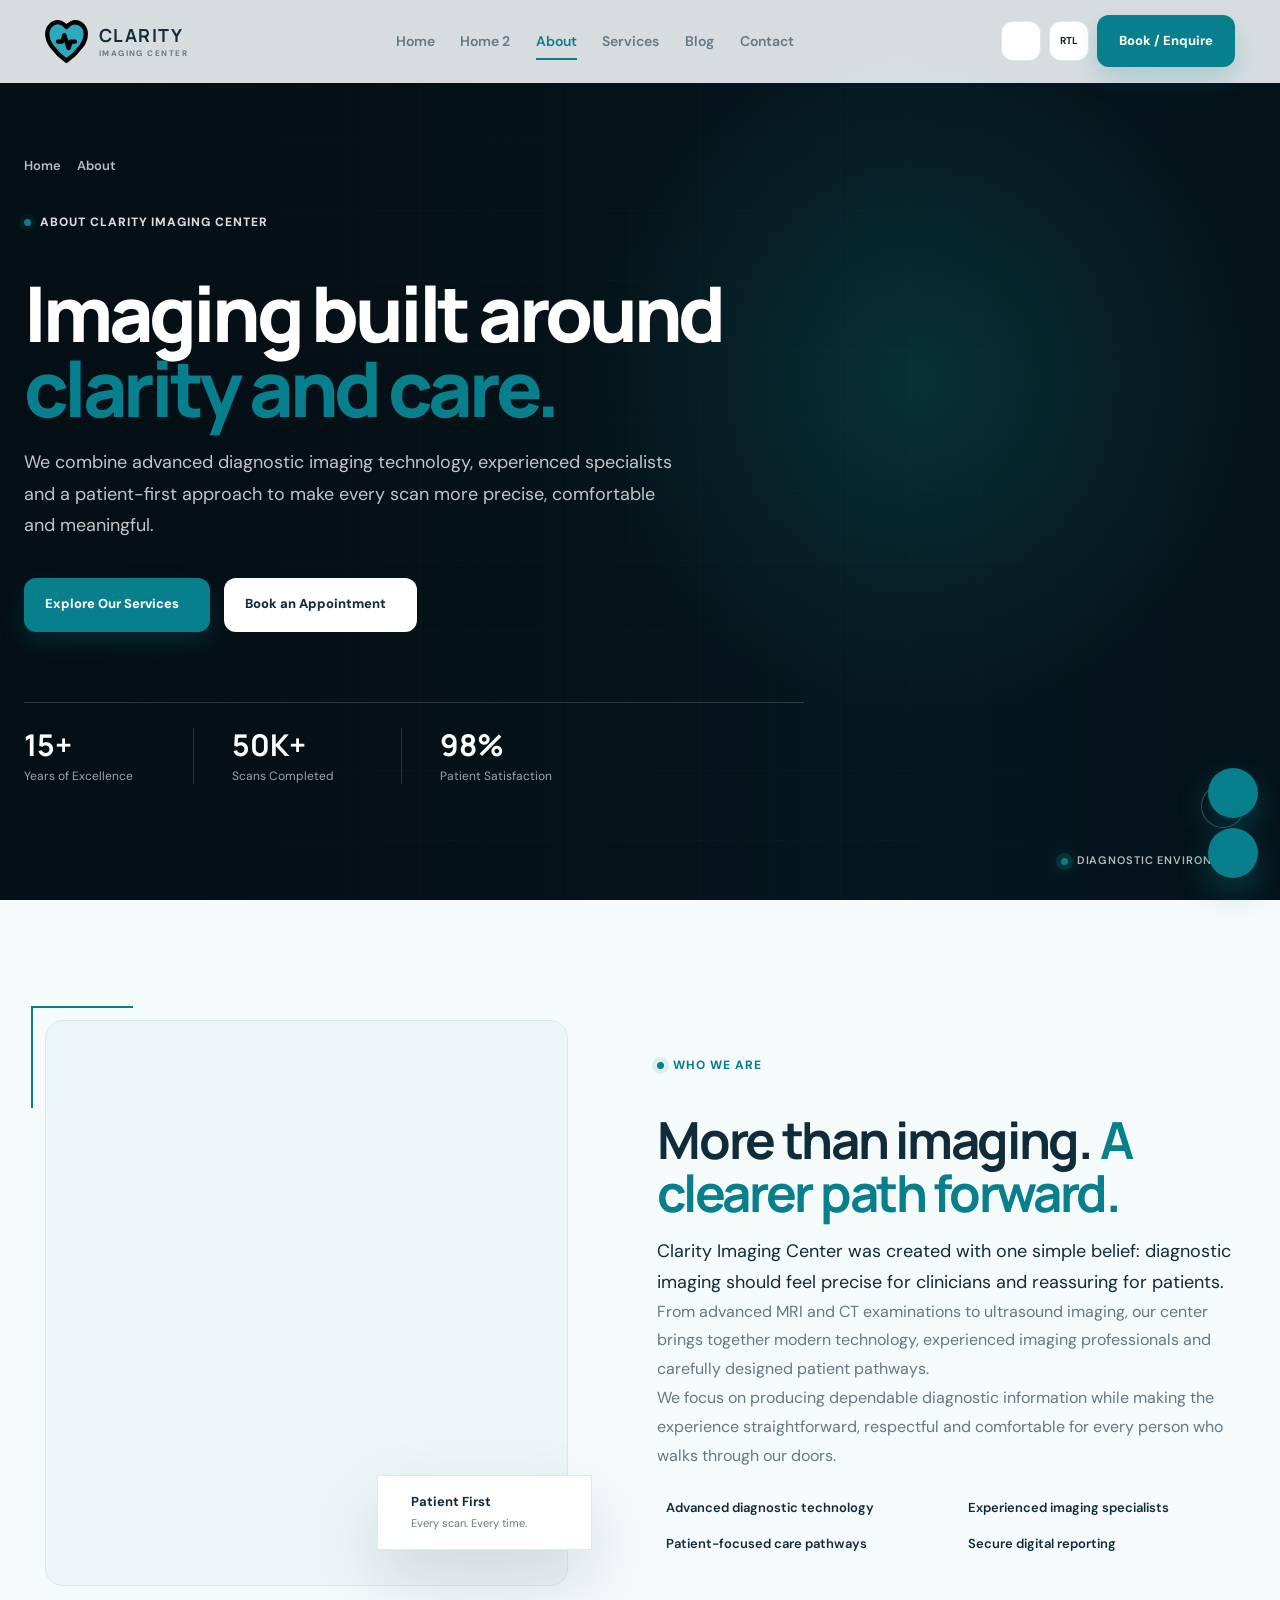
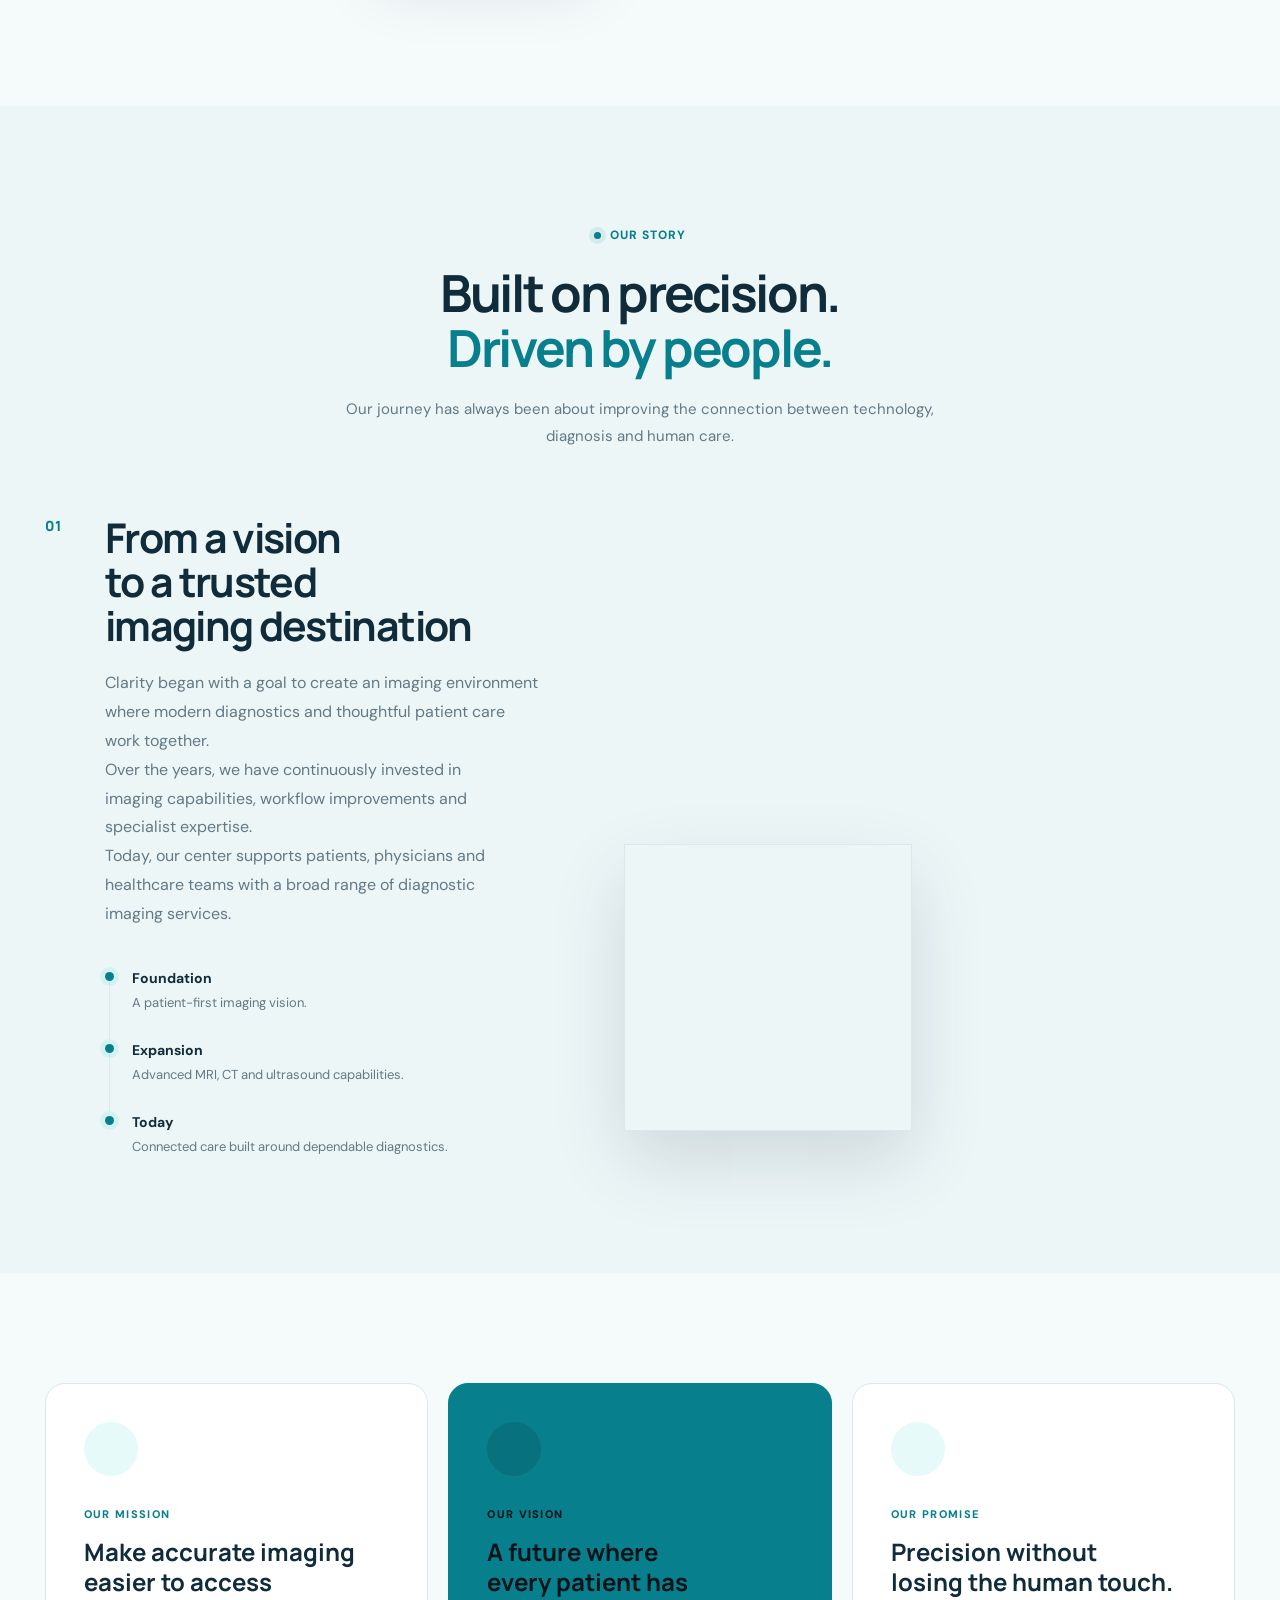
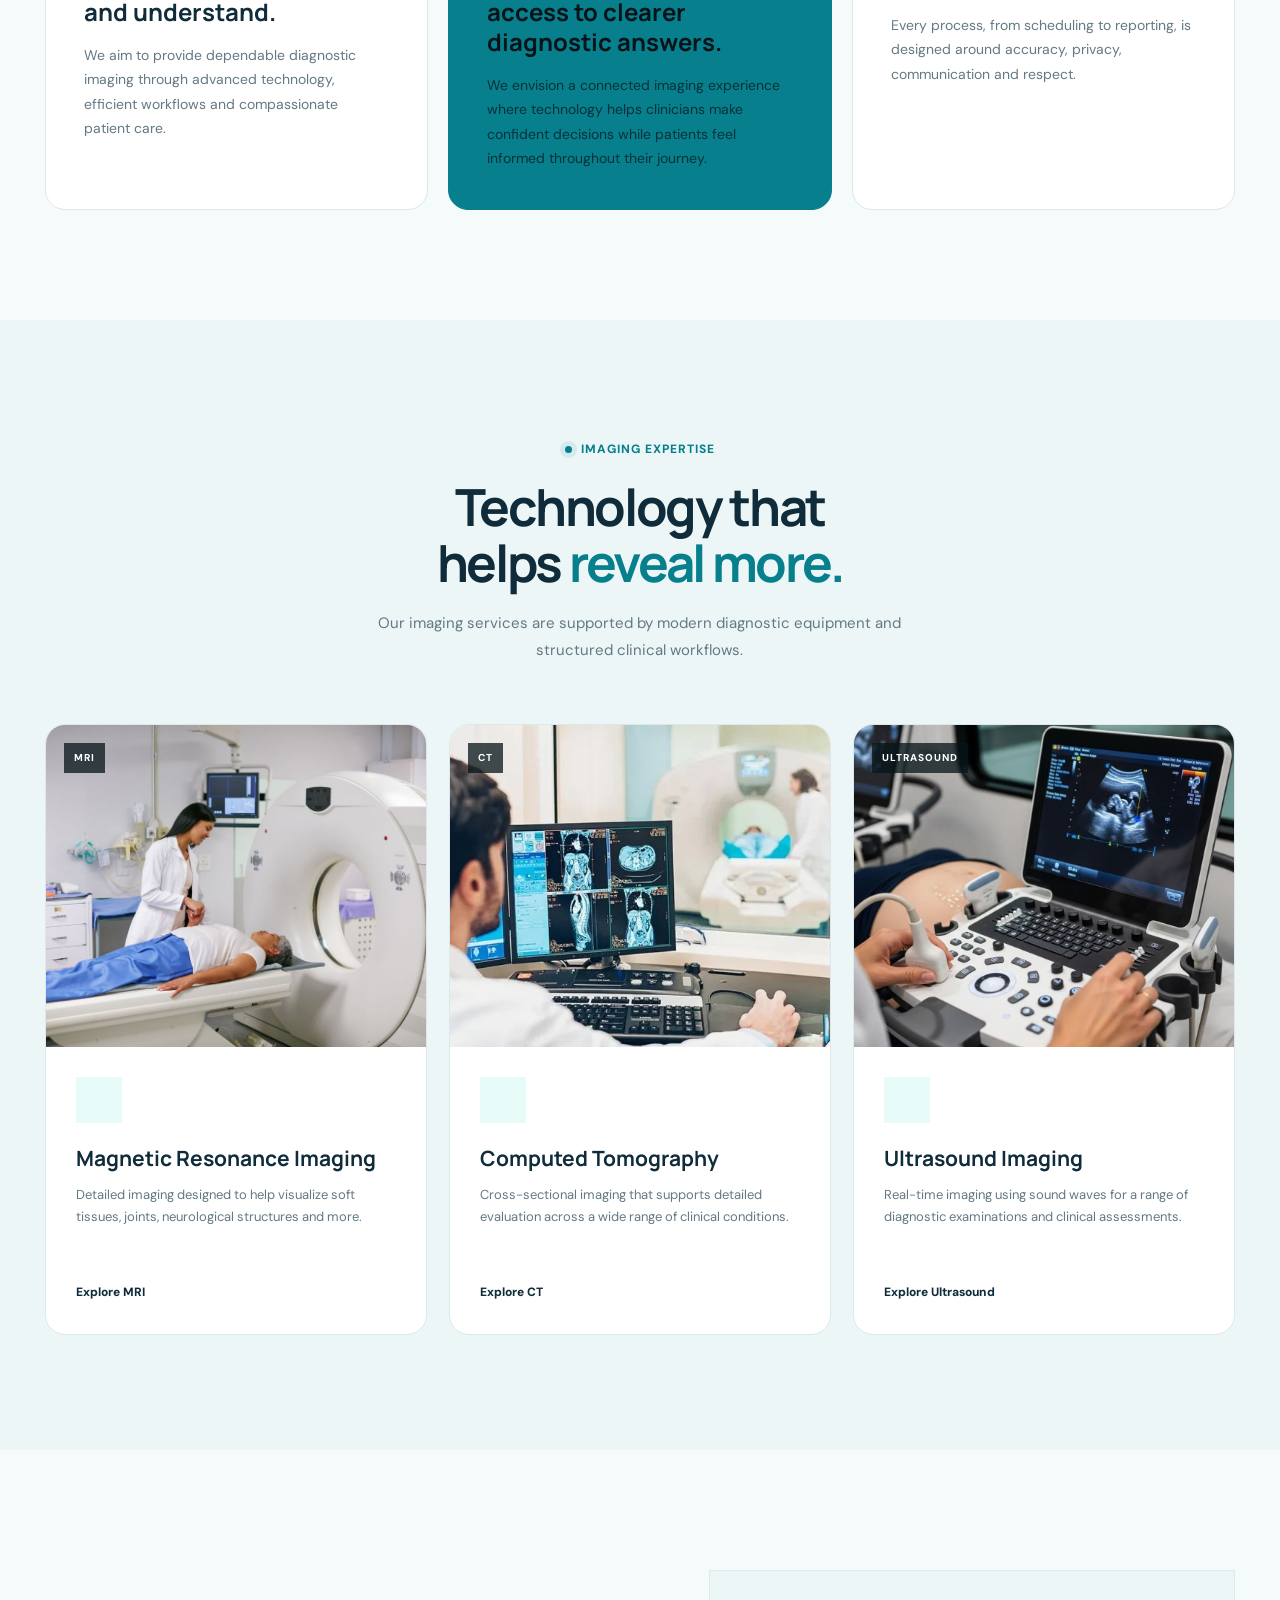
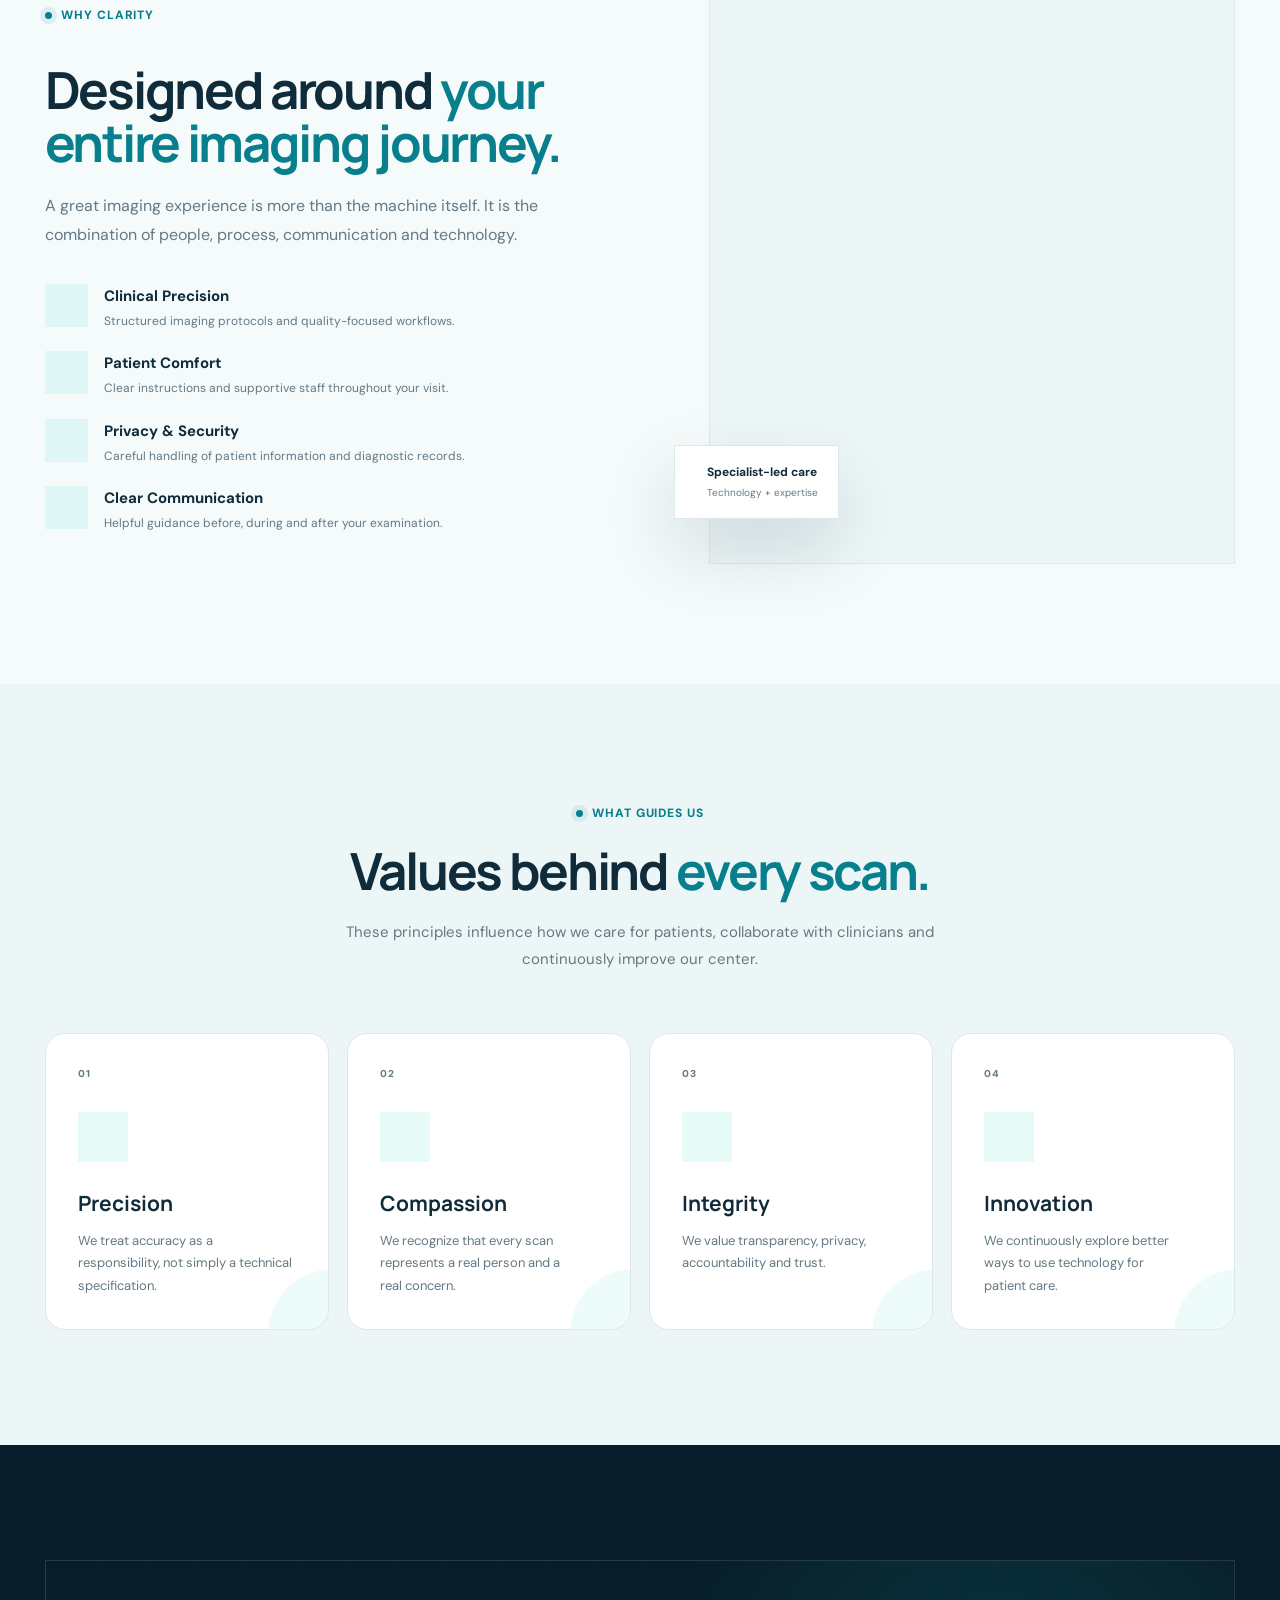
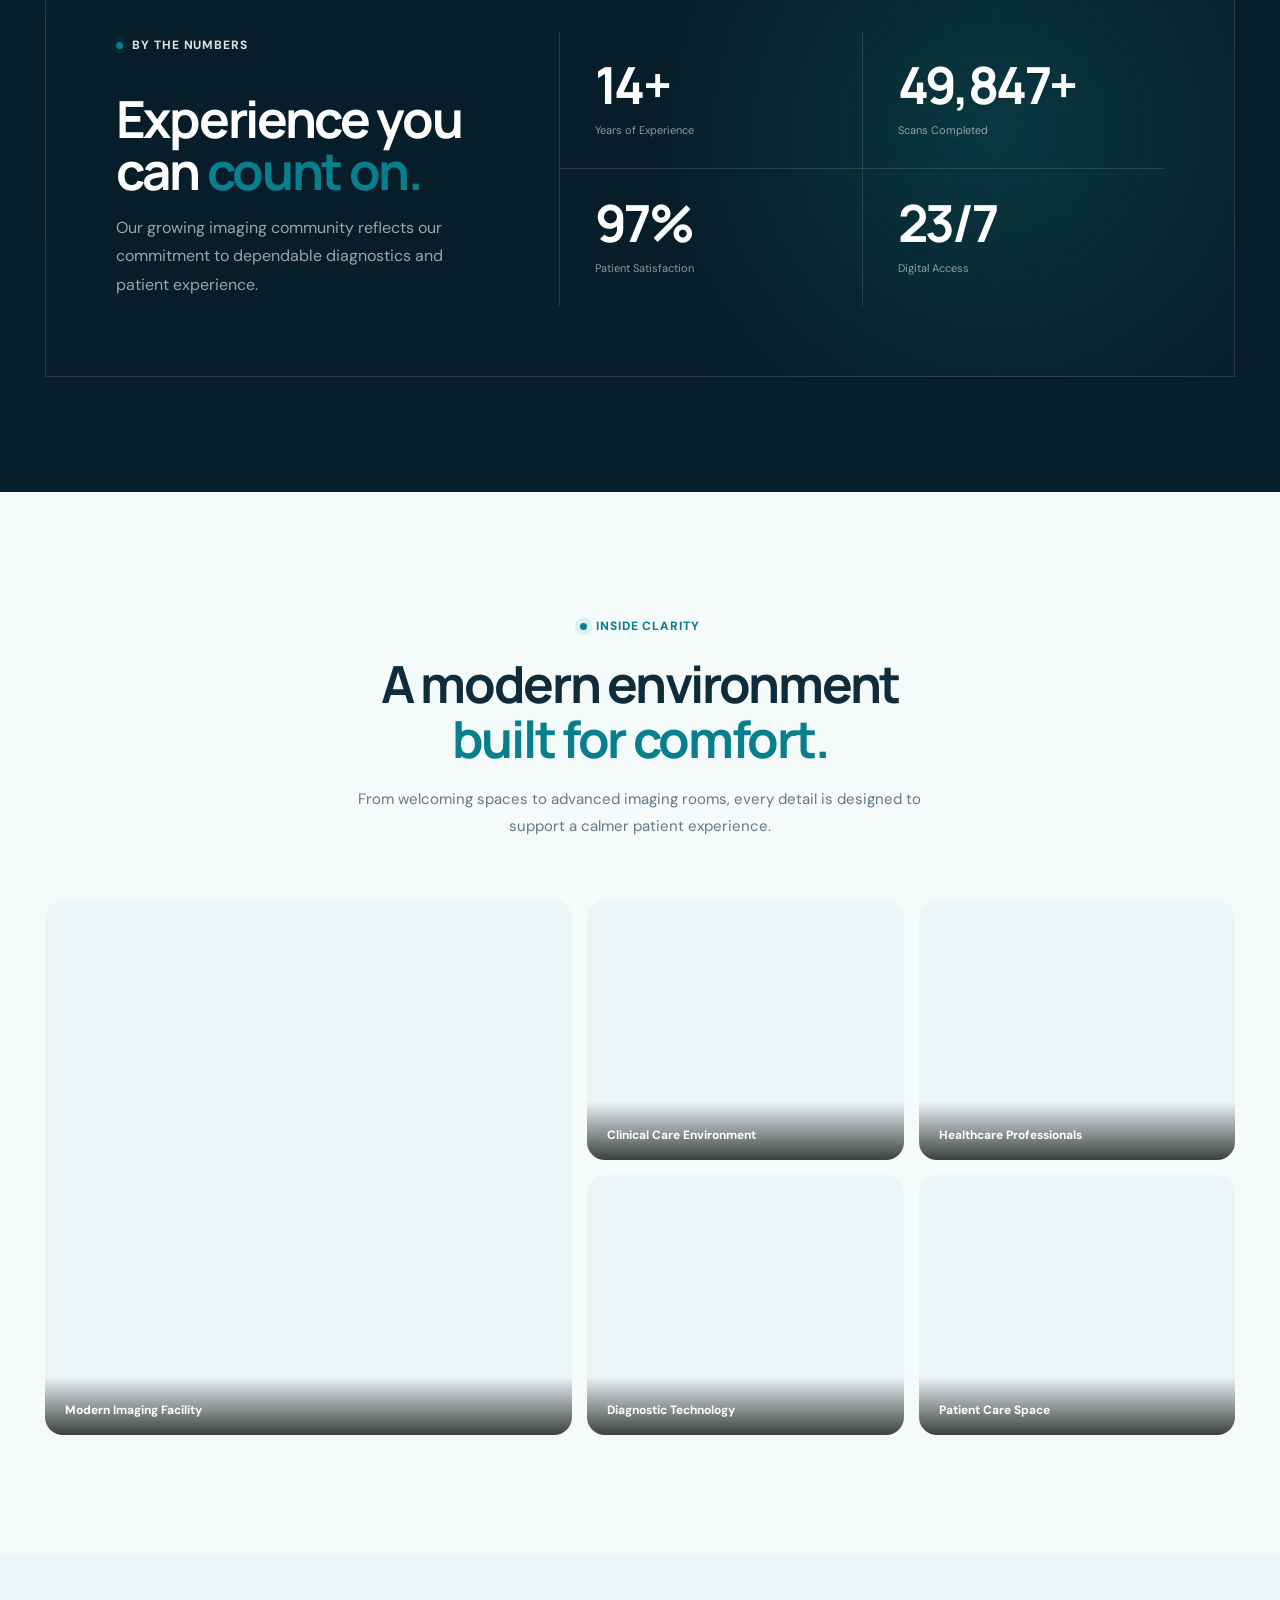
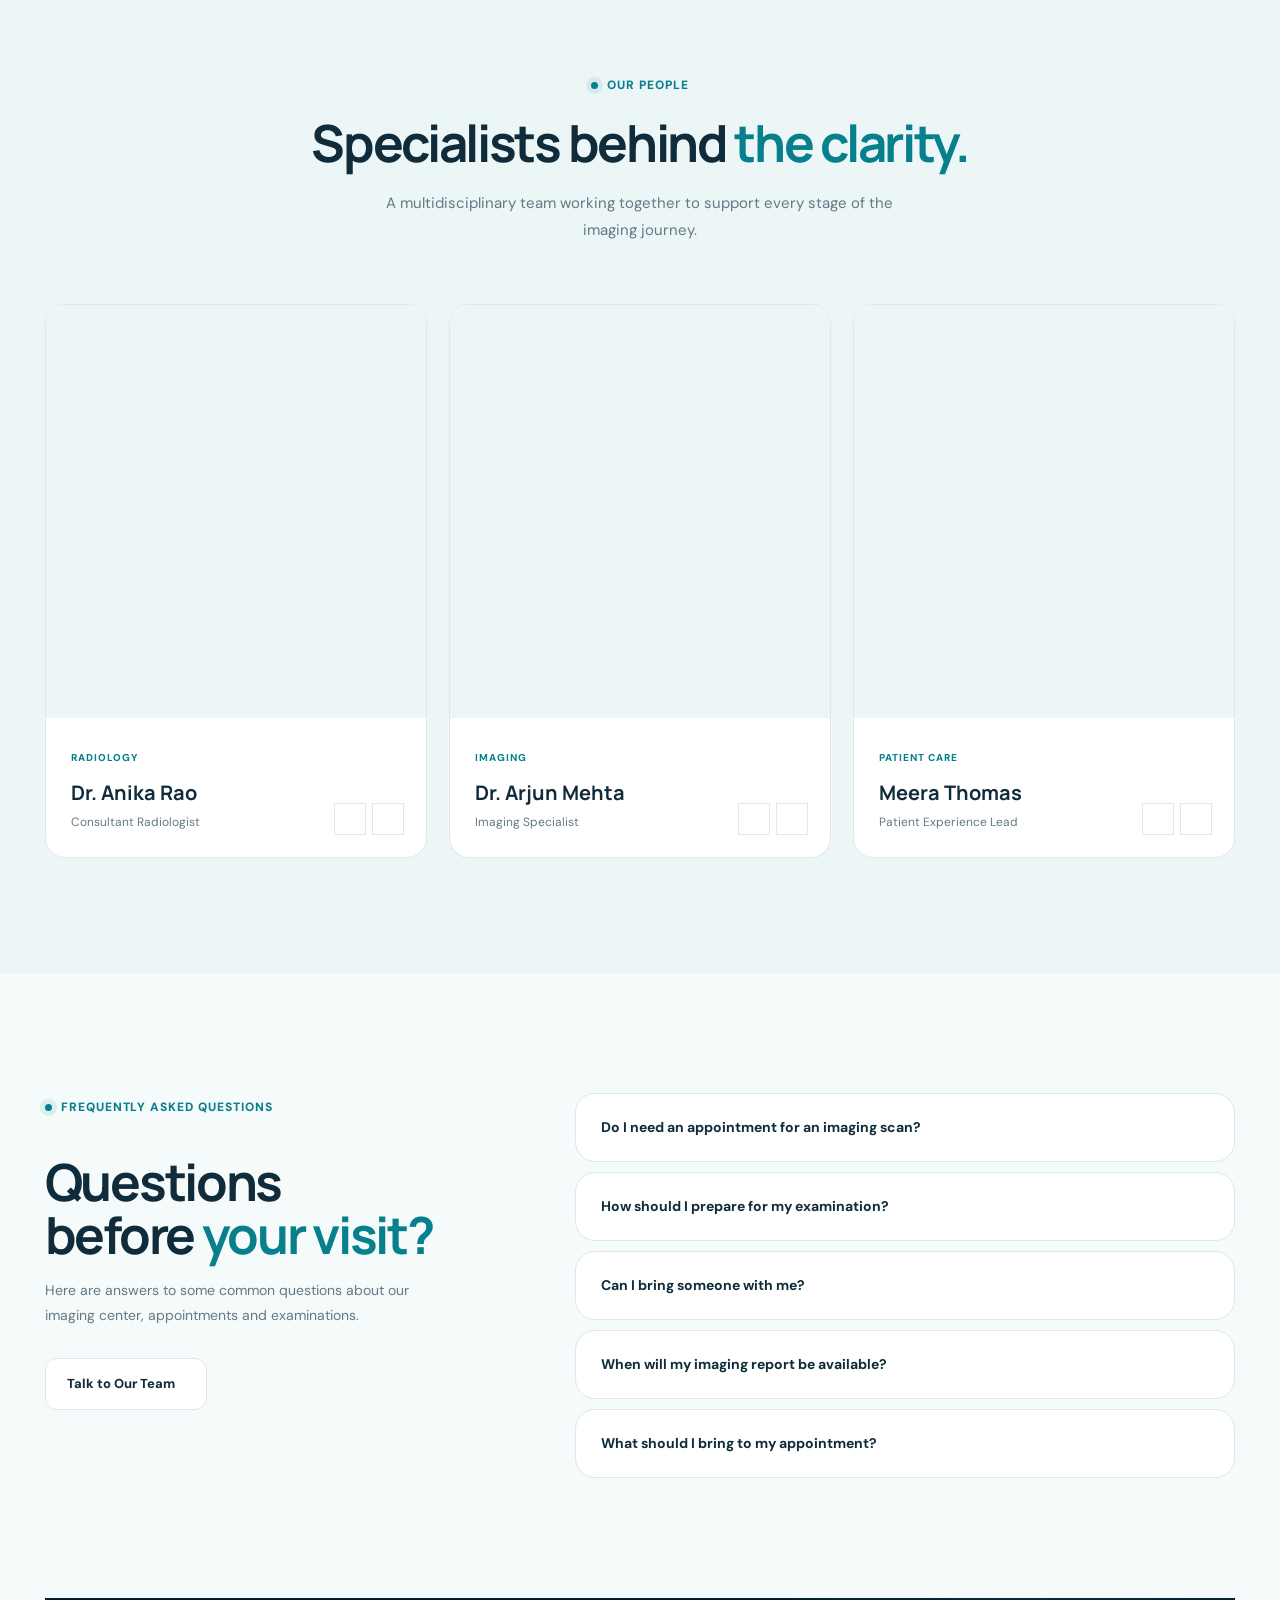
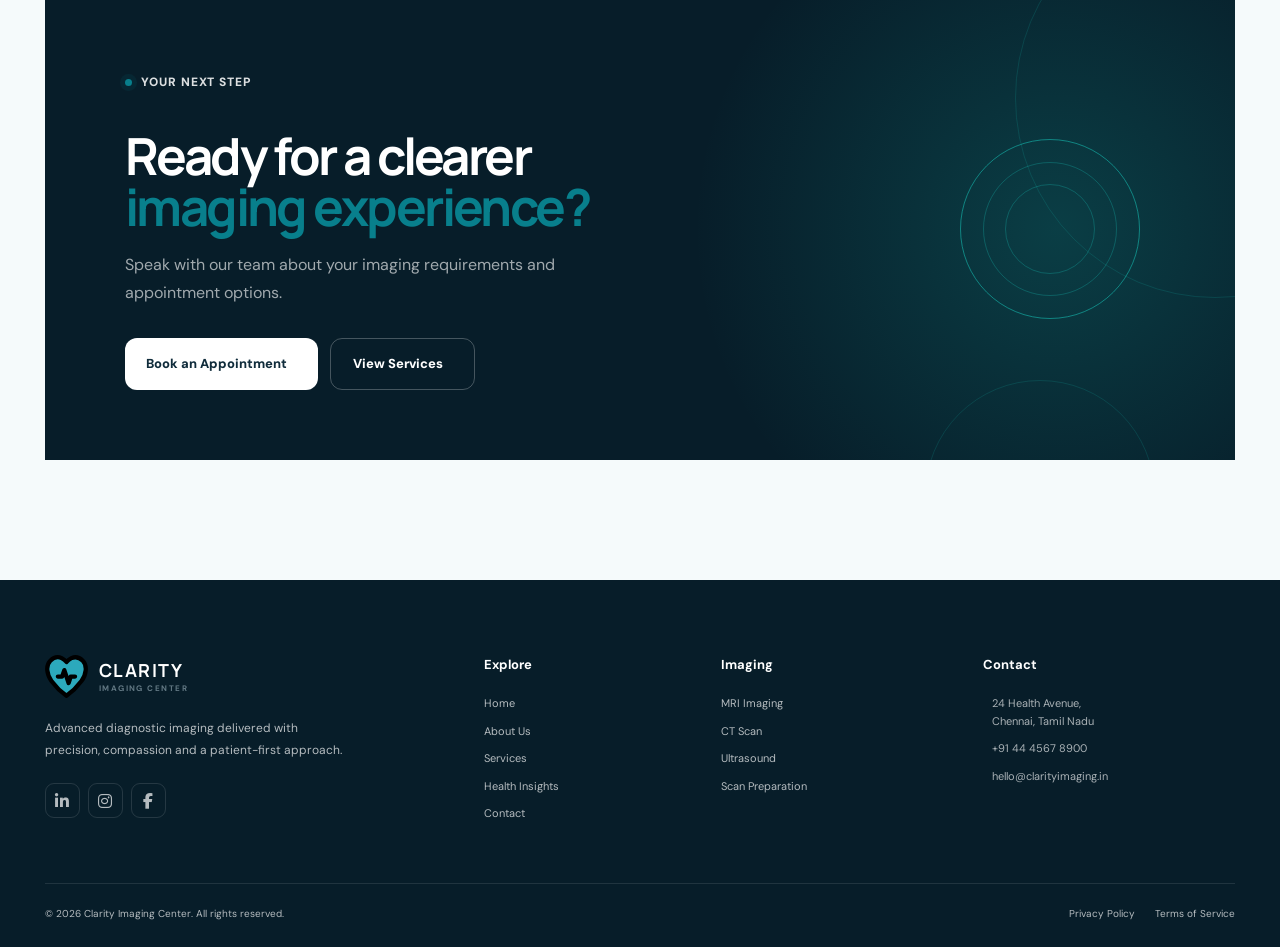
==== commit 259eb615: "final commit" ====
--- a/pages/about.html
+++ b/pages/about.html
@@ -671,7 +671,7 @@
 
             <div class="container">
 
-                <div class="section-heading about-reveal">
+                <div class="section-heading centered about-reveal">
 
                     <div class="eyebrow">
 
@@ -1184,7 +1184,7 @@
 
             <div class="container">
 
-                <div class="section-heading about-reveal">
+                <div class="section-heading centered about-reveal">
 
                     <div class="eyebrow">
 
--- a/assets/css/style.css
+++ b/assets/css/style.css
@@ -51,18 +51,277 @@
   color-scheme: dark;
   --bg: #081a23;
   --surface: #102833;
-  --surface-soft: #122f3a;
-
-  --text: #f0f8f9;
-  --text-light: #a6bbc2;
-
-  --border: #23414c;
-
-  --primary-light: #123d43;
-
-  --shadow-sm: 0 8px 25px rgba(0, 0, 0, 0.2);
-  --shadow-md: 0 18px 45px rgba(0, 0, 0, 0.25);
-  --shadow-lg: 0 30px 70px rgba(0, 0, 0, 0.35);
+  --surface-soft: #143340;
+
+  --text: #ffffff;
+  --text-light: #b4cbd5;
+
+  --border: #234755;
+
+  --primary: #4ed9e5;
+  --primary-dark: #36c5d1;
+  --primary-light: rgba(78, 217, 229, 0.16);
+
+  --shadow-sm: 0 8px 25px rgba(0, 0, 0, 0.3);
+  --shadow-md: 0 18px 45px rgba(0, 0, 0, 0.4);
+  --shadow-lg: 0 30px 70px rgba(0, 0, 0, 0.5);
+}
+
+/* Dark Mode Text Visibility & Contrast Refinements */
+body.dark-theme .btn-primary,
+body.dark-theme .header-cta {
+  background: #087f8c;
+  color: #ffffff;
+  border: 1px solid rgba(78, 217, 229, 0.4);
+}
+
+body.dark-theme .btn-primary:hover,
+body.dark-theme .header-cta:hover {
+  background: #0ba3b4;
+  color: #ffffff;
+}
+
+body.dark-theme .btn-secondary {
+  background: #102833;
+  color: #ffffff;
+  border: 1px solid #234755;
+}
+
+body.dark-theme .btn-secondary:hover {
+  background: #143340;
+  border-color: #4ed9e5;
+  color: #4ed9e5;
+}
+
+body.dark-theme .desktop-nav a {
+  color: #b4cbd5;
+}
+
+body.dark-theme .desktop-nav a:hover,
+body.dark-theme .desktop-nav a.active {
+  color: #4ed9e5;
+}
+
+body.dark-theme .eyebrow {
+  color: #4ed9e5;
+}
+
+body.dark-theme .eyebrow-dot {
+  background: #4ed9e5;
+  box-shadow: 0 0 10px #4ed9e5;
+}
+
+body.dark-theme .section-heading h2 {
+  color: #ffffff;
+}
+
+body.dark-theme .section-heading h2 span {
+  color: #4ed9e5;
+}
+
+body.dark-theme .section-heading p {
+  color: #b4cbd5;
+}
+
+body.dark-theme .journey-number {
+  background: #102833;
+  color: #4ed9e5;
+  border-color: #4ed9e5;
+  box-shadow: 0 0 15px rgba(78, 217, 229, 0.18);
+}
+
+body.dark-theme .journey-icon {
+  background: rgba(78, 217, 229, 0.14);
+  color: #4ed9e5;
+}
+
+body.dark-theme .journey-step h3 {
+  color: #ffffff;
+}
+
+body.dark-theme .journey-step p {
+  color: #b4cbd5;
+}
+
+body.dark-theme .journey-line {
+  background: #234755;
+}
+
+body.dark-theme .service-card {
+  background: #102833;
+  border-color: #234755;
+}
+
+body.dark-theme .service-card.featured {
+  background: #143847;
+  border-color: #4ed9e5;
+}
+
+body.dark-theme .service-card.featured h3 {
+  color: #ffffff;
+}
+
+body.dark-theme .service-card.featured p {
+  color: #b4cbd5;
+}
+
+body.dark-theme .service-card h3 {
+  color: #ffffff;
+}
+
+body.dark-theme .service-card p {
+  color: #b4cbd5;
+}
+
+body.dark-theme .service-number {
+  color: #4ed9e5;
+}
+
+body.dark-theme .service-icon {
+  background: rgba(78, 217, 229, 0.14);
+  color: #4ed9e5;
+}
+
+body.dark-theme .service-link {
+  color: #4ed9e5;
+}
+
+body.dark-theme .why-content h2,
+body.dark-theme .technology-content h2,
+body.dark-theme .cta-content h2,
+body.dark-theme .faq-intro h2 {
+  color: #ffffff;
+}
+
+body.dark-theme .why-content h2 span,
+body.dark-theme .technology-content h2 span,
+body.dark-theme .cta-content h2 span,
+body.dark-theme .faq-intro h2 span {
+  color: #4ed9e5;
+}
+
+body.dark-theme .why-content p,
+body.dark-theme .technology-content p,
+body.dark-theme .faq-intro p {
+  color: #b4cbd5;
+}
+
+body.dark-theme .feature-item strong {
+  color: #ffffff;
+}
+
+body.dark-theme .feature-item span {
+  color: #b4cbd5;
+}
+
+body.dark-theme .faq-question {
+  color: #ffffff;
+}
+
+body.dark-theme .faq-answer p {
+  color: #b4cbd5;
+}
+
+body.dark-theme .testimonial-card {
+  background: #102833;
+  border-color: #234755;
+}
+
+body.dark-theme .testimonial-card.featured-testimonial {
+  background: #143847;
+  border-color: #4ed9e5;
+  color: #ffffff;
+}
+
+body.dark-theme .testimonial-card.featured-testimonial p {
+  color: #ffffff;
+}
+
+body.dark-theme .testimonial-card.featured-testimonial .testimonial-author h4 {
+  color: #ffffff;
+}
+
+body.dark-theme .testimonial-card.featured-testimonial .testimonial-author span {
+  color: #4ed9e5;
+}
+
+body.dark-theme .testimonial-card p {
+  color: #e0f2f7;
+}
+
+body.dark-theme .testimonial-author h4 {
+  color: #ffffff;
+}
+
+body.dark-theme .testimonial-author span {
+  color: #b4cbd5;
+}
+
+body.dark-theme .site-footer {
+  background: #05141c;
+  color: #b4cbd5;
+}
+
+body.dark-theme .footer-brand > p {
+  color: #b4cbd5;
+}
+
+body.dark-theme .footer-column h3 {
+  color: #ffffff;
+}
+
+body.dark-theme .footer-column > a {
+  color: #b4cbd5;
+}
+
+body.dark-theme .footer-column > a:hover {
+  color: #4ed9e5;
+}
+
+body.dark-theme .footer-contact > a {
+  color: #b4cbd5;
+}
+
+body.dark-theme .footer-contact > a svg {
+  color: #4ed9e5;
+}
+
+body.dark-theme .footer-bottom {
+  color: #8da6b1;
+}
+
+body.dark-theme .footer-bottom a:hover {
+  color: #4ed9e5;
+}
+
+body.dark-theme .prep-card {
+  background: #102833;
+  border-color: #234755;
+}
+
+body.dark-theme .prep-item-text strong {
+  color: #ffffff;
+}
+
+body.dark-theme .prep-item-text p {
+  color: #b4cbd5;
+}
+
+body.dark-theme .insight-card {
+  background: #102833;
+  border-color: #234755;
+}
+
+body.dark-theme .insight-body h3 {
+  color: #ffffff;
+}
+
+body.dark-theme .insight-body p {
+  color: #b4cbd5;
+}
+
+body.dark-theme .insight-meta {
+  color: #4ed9e5;
 }
 
 /* =========================================================
@@ -155,9 +414,9 @@
 ========================================================= */
 
 .container {
-  width: min(calc(100% - 48px), var(--container));
-
+  width: min(calc(100% - clamp(56px, 7vw, 120px)), var(--container));
   margin-inline: auto;
+  box-sizing: border-box;
 }
 
 /* =========================================================
@@ -1324,15 +1583,24 @@
   margin-bottom: 55px;
 }
 
+.container > .section-heading,
 .section-heading.centered {
   margin-left: auto;
   margin-right: auto;
-
   text-align: center;
 }
 
+.container > .section-heading .eyebrow,
 .section-heading.centered .eyebrow {
+  margin-left: auto;
+  margin-right: auto;
   justify-content: center;
+}
+
+.container > .section-heading p,
+.section-heading.centered p {
+  margin-left: auto;
+  margin-right: auto;
 }
 
 .section-heading h2,
@@ -3782,10 +4050,14 @@
 }
 
 .explorer-tabs {
-  display: inline-flex;
+  display: flex;
+  justify-content: center;
+  width: fit-content;
+  margin-left: auto;
+  margin-right: auto;
+  margin-bottom: 26px;
   gap: 6px;
   padding: 6px;
-  margin-bottom: 26px;
   background: var(--surface);
   border: 1px solid var(--border);
   border-radius: 16px;
@@ -4257,17 +4529,36 @@
 
 .insights-head {
   display: flex;
-  align-items: flex-end;
-  justify-content: space-between;
-  gap: 30px;
-  flex-wrap: wrap;
+  flex-direction: column;
+  align-items: center;
+  justify-content: center;
+  text-align: center;
+  gap: 16px;
 }
 
 .insights-head .section-heading {
   margin-bottom: 0;
-}
+  margin-left: auto;
+  margin-right: auto;
+  text-align: center;
+}
+
+.insights-head .section-heading .eyebrow {
+  margin-left: auto;
+  margin-right: auto;
+  justify-content: center;
+}
+
+.insights-head .section-heading p {
+  margin-left: auto;
+  margin-right: auto;
+}
+
 .insights-head .text-link {
-  margin-bottom: 8px;
+  margin-bottom: 0;
+  display: inline-flex;
+  align-items: center;
+  justify-content: center;
 }
 
 .insights-grid {
--- a/assets/css/about.css
+++ b/assets/css/about.css
@@ -2739,4 +2739,68 @@
     }
 }
 
-
+/* =========================================================
+   DARK THEME REFINEMENTS
+========================================================= */
+body.dark-theme .mission-card {
+    background: #102833;
+    border-color: #234755;
+}
+
+body.dark-theme .mission-card.featured {
+    background: #143847;
+    border-color: #4ed9e5;
+    color: #ffffff;
+}
+
+body.dark-theme .mission-card.featured .card-label {
+    color: #4ed9e5;
+}
+
+body.dark-theme .mission-card.featured .mission-icon {
+    background: rgba(78, 217, 229, 0.16);
+    color: #4ed9e5;
+}
+
+body.dark-theme .mission-card.featured h3 {
+    color: #ffffff;
+}
+
+body.dark-theme .mission-card.featured p {
+    color: #b4cbd5;
+}
+
+body.dark-theme .expertise-card,
+body.dark-theme .value-card,
+body.dark-theme .team-card {
+    background: #102833;
+    border-color: #234755;
+}
+
+body.dark-theme .expertise-card h3,
+body.dark-theme .value-card h3,
+body.dark-theme .team-card h3 {
+    color: #ffffff;
+}
+
+body.dark-theme .expertise-card p,
+body.dark-theme .value-card p,
+body.dark-theme .team-card p {
+    color: #b4cbd5;
+}
+
+body.dark-theme .expertise-icon,
+body.dark-theme .value-icon {
+    background: rgba(78, 217, 229, 0.14);
+    color: #4ed9e5;
+}
+
+body.dark-theme .about-stats-section {
+    background: #081a23;
+}
+
+body.dark-theme .about-faq-section {
+    background: #081a23;
+}
+
+
